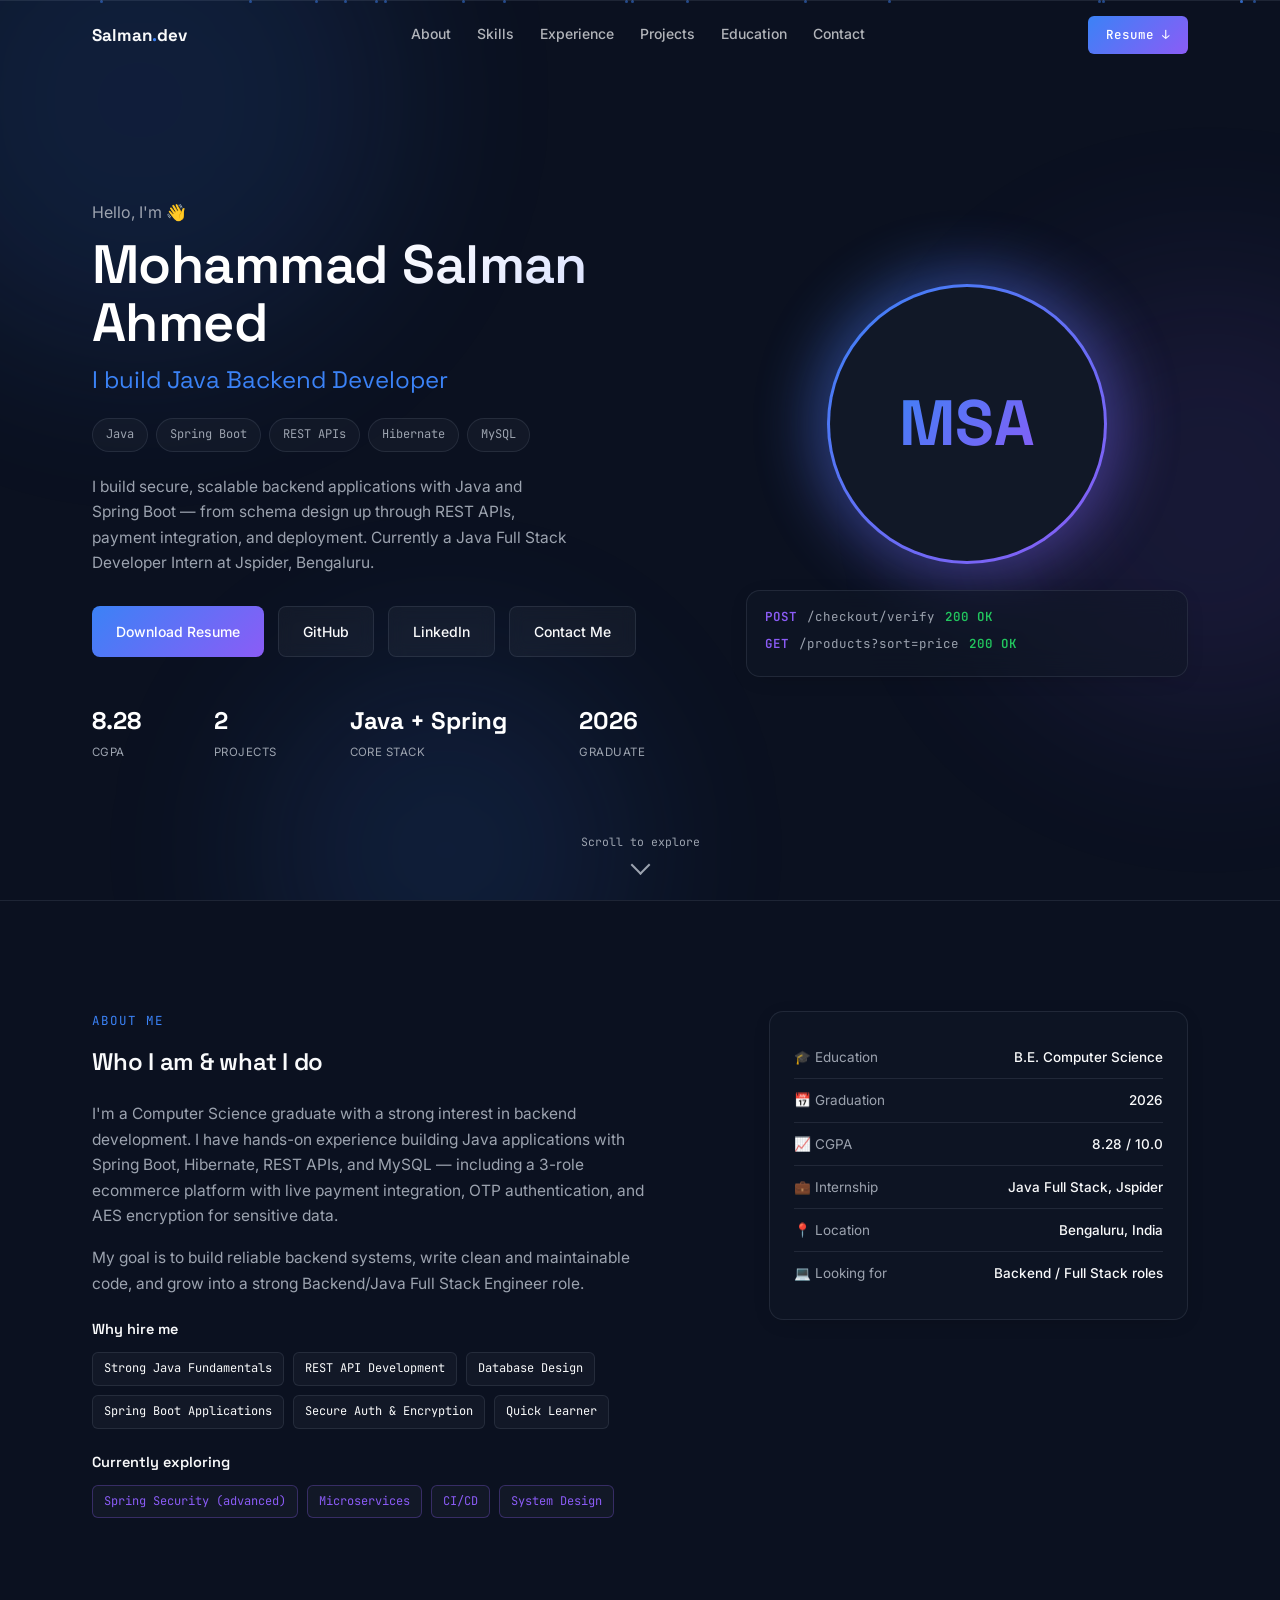
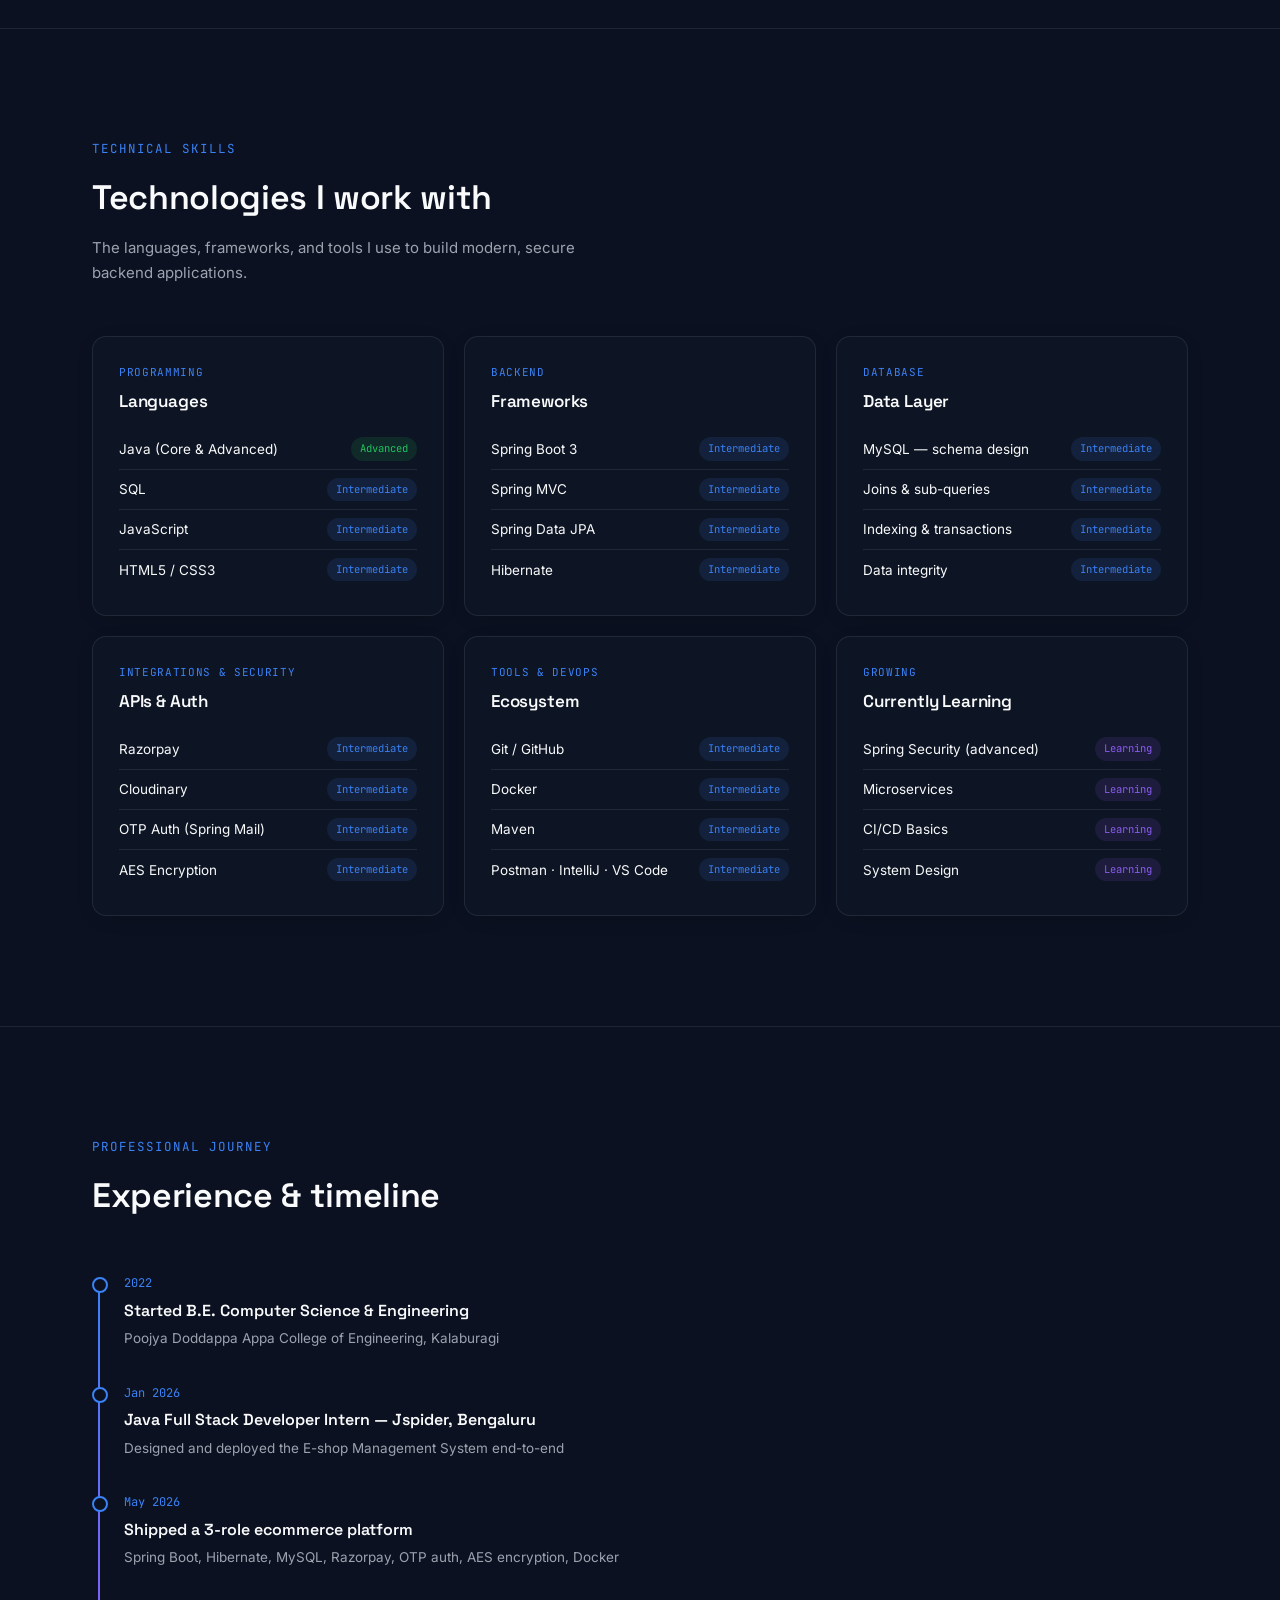
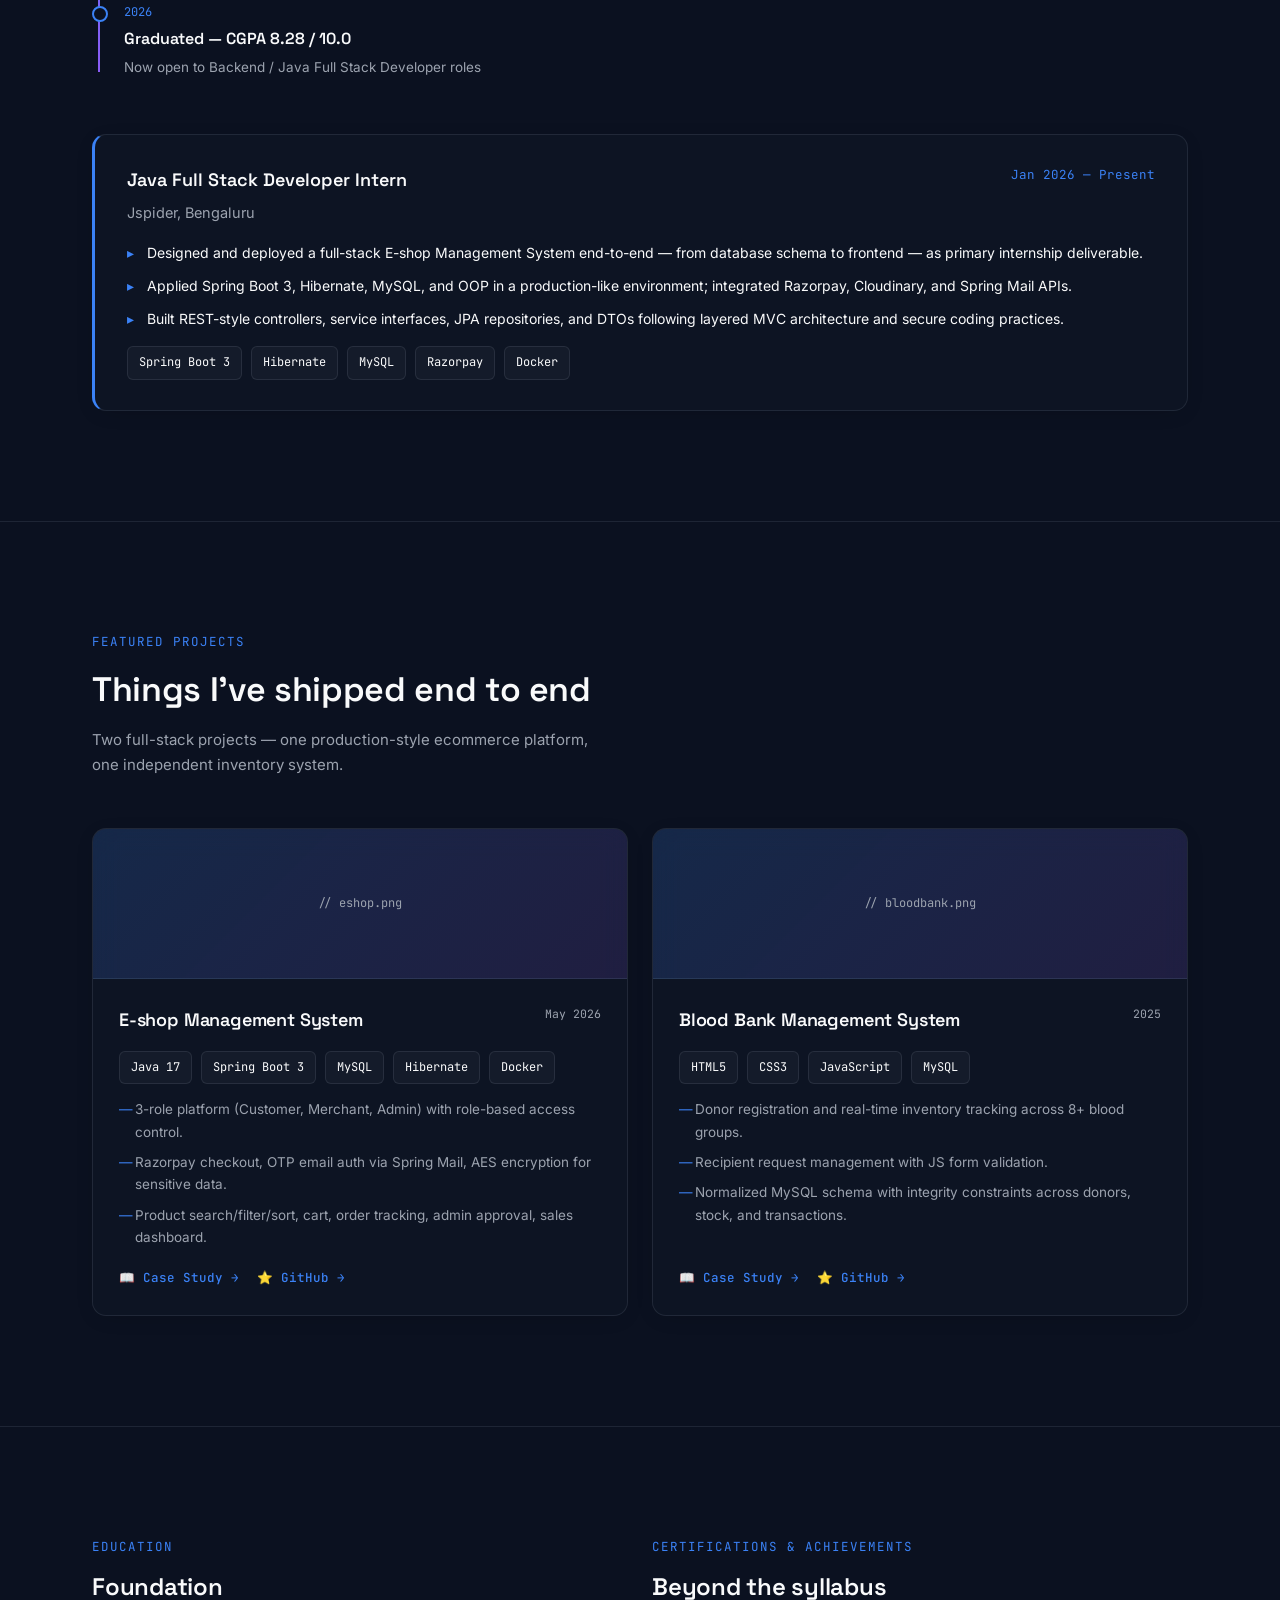
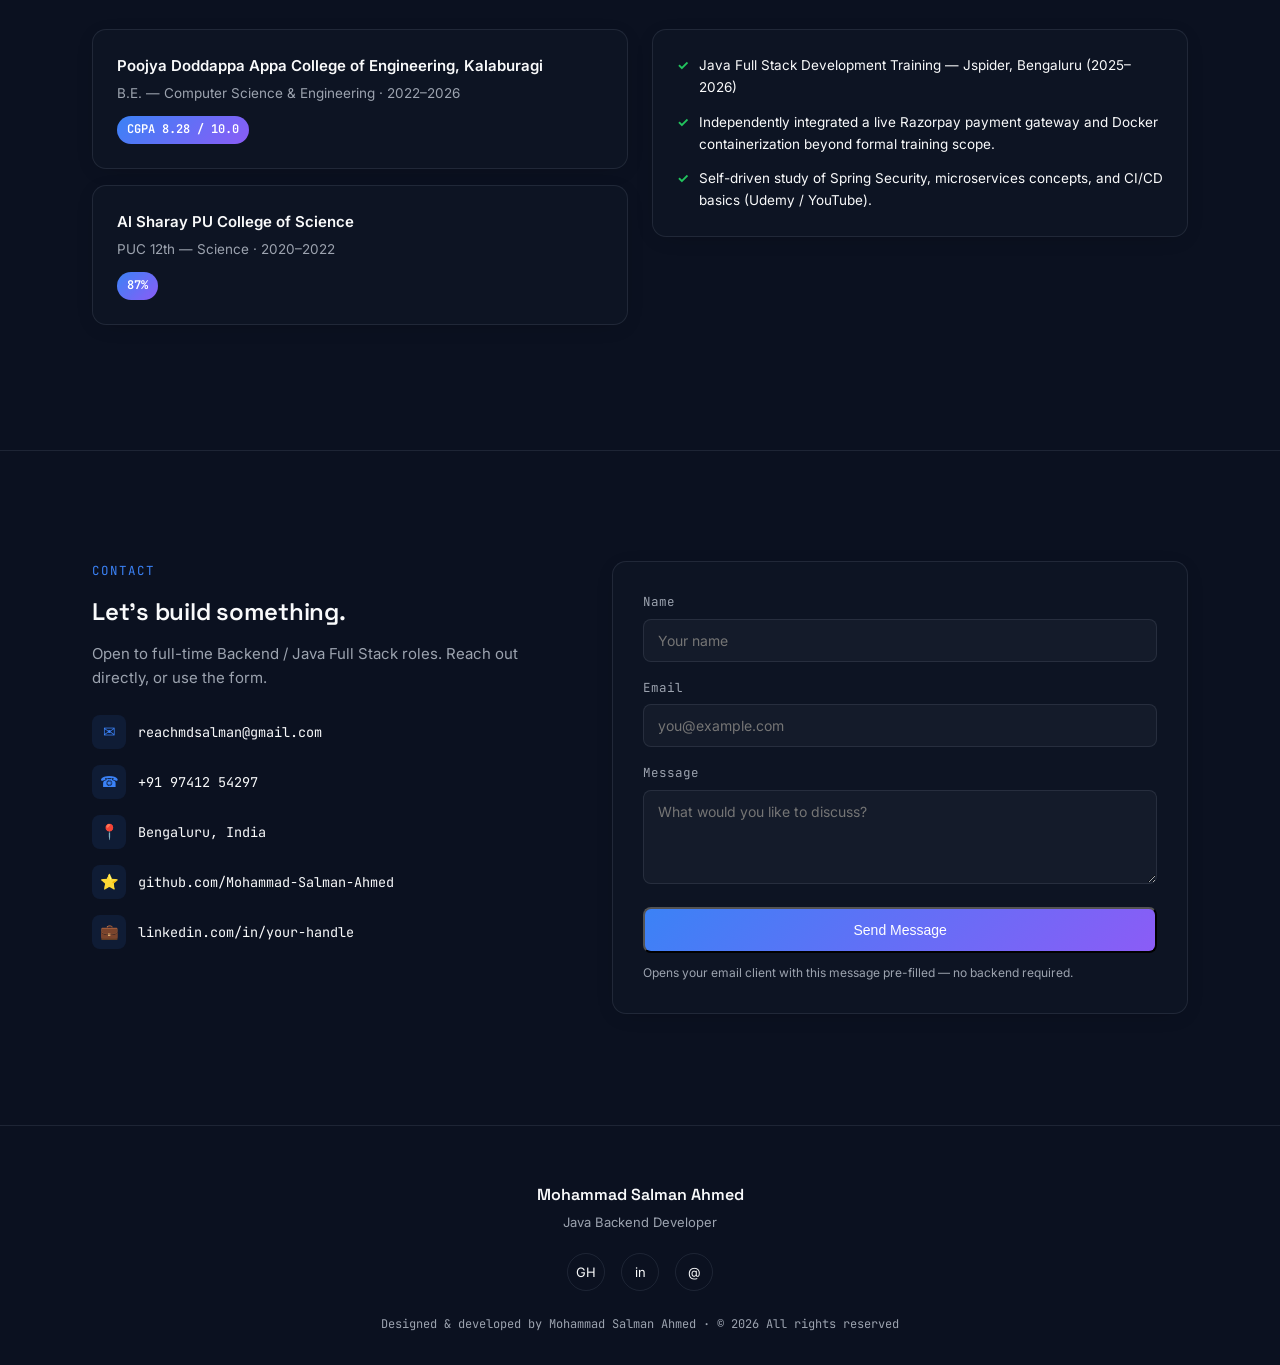
==== index.html @ 871af3c4 "Add files via upload" ====
<!DOCTYPE html>
<html lang="en">
<head>
<meta charset="UTF-8">
<meta name="viewport" content="width=device-width, initial-scale=1.0">
<title>Mohammad Salman Ahmed | Java Backend Developer</title>
<meta name="description" content="Portfolio of Mohammad Salman Ahmed — Java Backend Developer specializing in Spring Boot, Hibernate, REST APIs and MySQL.">
<meta property="og:title" content="Mohammad Salman Ahmed | Java Backend Developer">
<meta property="og:description" content="Java Backend Developer specializing in Spring Boot, Hibernate, REST APIs and MySQL.">
<meta property="og:type" content="website">
<link rel="icon" href="data:image/svg+xml,%3Csvg xmlns='http://www.w3.org/2000/svg' viewBox='0 0 100 100'%3E%3Cdefs%3E%3ClinearGradient id='g' x1='0' y1='0' x2='1' y2='1'%3E%3Cstop offset='0' stop-color='%233B82F6'/%3E%3Cstop offset='1' stop-color='%238B5CF6'/%3E%3C/linearGradient%3E%3C/defs%3E%3Crect width='100' height='100' rx='22' fill='%230B1120'/%3E%3Ctext x='50' y='66' font-family='Arial' font-weight='700' font-size='46' fill='url(%23g)' text-anchor='middle'%3EM%3C/text%3E%3C/svg%3E">
<link rel="preconnect" href="https://fonts.googleapis.com">
<link rel="preconnect" href="https://fonts.gstatic.com" crossorigin>
<link href="https://fonts.googleapis.com/css2?family=Inter:wght@300;400;500;600;700&family=Space+Grotesk:wght@500;600;700&family=JetBrains+Mono:wght@400;500&display=swap" rel="stylesheet">
<link rel="stylesheet" href="style.css">
</head>
<body>

<div id="loader">
  <div class="loader-mark"><span class="loader-dot"></span> Loading portfolio…</div>
  <div class="loader-bar"><div class="loader-bar-fill"></div></div>
</div>

<div class="bg-glow"><span class="b1"></span><span class="b2"></span><span class="b3"></span></div>
<div class="scroll-progress"><div class="scroll-progress-bar" id="progressBar"></div></div>

<header>
  <nav class="wrap">
    <div class="brand">Salman<span class="dot">.</span>dev</div>
    <div class="nav-links">
      <a href="#about">About</a>
      <a href="#skills">Skills</a>
      <a href="#experience">Experience</a>
      <a href="#projects">Projects</a>
      <a href="#education">Education</a>
      <a href="#contact">Contact</a>
    </div>
    <a class="nav-cta" href="assets/resume/Salman_Resume.pdf" download>Resume ↓</a>
    <button class="nav-toggle" aria-label="Menu"><span></span><span></span><span></span></button>
  </nav>
</header>

<section class="hero" id="hero">
  <div class="wrap hero-grid">
    <div>
      <div class="greeting">Hello, I'm 👋</div>
      <h1>Mohammad Salman Ahmed</h1>
      <div class="hero-title">I build <span id="typewriter"></span><span class="cursor"></span></div>
      <div class="pill-row">
        <span class="pill">Java</span><span class="pill">Spring Boot</span><span class="pill">REST APIs</span><span class="pill">Hibernate</span><span class="pill">MySQL</span>
      </div>
      <p class="sub">I build secure, scalable backend applications with Java and Spring Boot — from schema design up through REST APIs, payment integration, and deployment. Currently a Java Full Stack Developer Intern at Jspider, Bengaluru.</p>
      <div class="btn-row">
        <a class="btn btn-primary" href="assets/resume/Salman_Resume.pdf" download>Download Resume</a>
        <a class="btn btn-glass" href="https://github.com/Mohammad-Salman-Ahmed" target="_blank" rel="noopener">GitHub</a>
        <a class="btn btn-glass" href="#" id="linkedin-hero" target="_blank" rel="noopener">LinkedIn</a>
        <a class="btn btn-glass" href="#contact">Contact Me</a>
      </div>
      <div class="hero-stats reveal" id="heroStats">
        <div class="hero-stat"><div class="num" data-counter>8.28</div><div class="label">CGPA</div></div>
        <div class="hero-stat"><div class="num" data-counter>2</div><div class="label">Projects</div></div>
        <div class="hero-stat"><div class="num">Java + Spring</div><div class="label">Core Stack</div></div>
        <div class="hero-stat"><div class="num" data-counter>2026</div><div class="label">Graduate</div></div>
      </div>
    </div>

    <div>
      <div class="photo-frame">
        <div class="photo-inner">
          <!-- Replace this initials placeholder with a real photo: <img src="assets/images/profile.jpg" alt="Mohammad Salman Ahmed"> -->
          <span class="photo-initials">MSA</span>
        </div>
      </div>
      <div class="glass api-card mono">
        <div class="api-line"><span class="api-method">POST</span><span class="api-path">/checkout/verify</span><span class="api-status">200 OK</span></div>
        <div class="api-line"><span class="api-method">GET</span><span class="api-path">/products?sort=price</span><span class="api-status">200 OK</span></div>
      </div>
    </div>
  </div>

  <div class="scroll-cue"><span>Scroll to explore</span><span class="arrow"></span></div>
</section>

<section id="about">
  <div class="wrap about-grid">
    <div class="reveal">
      <span class="eyebrow">About Me</span>
      <h2>Who I am &amp; what I do</h2>
      <p style="margin-top:20px;">I'm a Computer Science graduate with a strong interest in backend development. I have hands-on experience building Java applications with Spring Boot, Hibernate, REST APIs, and MySQL — including a 3-role ecommerce platform with live payment integration, OTP authentication, and AES encryption for sensitive data.</p>
      <p>My goal is to build reliable backend systems, write clean and maintainable code, and grow into a strong Backend/Java Full Stack Engineer role.</p>

      <div class="subhead">Why hire me</div>
      <div class="chip-row">
        <span class="chip">Strong Java Fundamentals</span><span class="chip">REST API Development</span><span class="chip">Database Design</span><span class="chip">Spring Boot Applications</span><span class="chip">Secure Auth &amp; Encryption</span><span class="chip">Quick Learner</span>
      </div>

      <div class="subhead">Currently exploring</div>
      <div class="chip-row">
        <span class="chip learning">Spring Security (advanced)</span><span class="chip learning">Microservices</span><span class="chip learning">CI/CD</span><span class="chip learning">System Design</span>
      </div>
    </div>

    <div class="reveal">
      <div class="glass fact-card tilt-card">
        <div class="fact-row"><span class="k">🎓 Education</span><span class="v">B.E. Computer Science</span></div>
        <div class="fact-row"><span class="k">📅 Graduation</span><span class="v">2026</span></div>
        <div class="fact-row"><span class="k">📈 CGPA</span><span class="v">8.28 / 10.0</span></div>
        <div class="fact-row"><span class="k">💼 Internship</span><span class="v">Java Full Stack, Jspider</span></div>
        <div class="fact-row"><span class="k">📍 Location</span><span class="v">Bengaluru, India</span></div>
        <div class="fact-row"><span class="k">💻 Looking for</span><span class="v">Backend / Full Stack roles</span></div>
      </div>
    </div>
  </div>
</section>

<section id="skills">
  <div class="wrap">
    <div class="section-head reveal">
      <span class="eyebrow">Technical Skills</span>
      <h2>Technologies I work with</h2>
      <p class="section-sub">The languages, frameworks, and tools I use to build modern, secure backend applications.</p>
    </div>

    <div class="skills-grid">
      <div class="glass skill-card reveal">
        <span class="cat-label">Programming</span>
        <h3>Languages</h3>
        <div class="skill-item"><span>Java (Core &amp; Advanced)</span><span class="level advanced">Advanced</span></div>
        <div class="skill-item"><span>SQL</span><span class="level intermediate">Intermediate</span></div>
        <div class="skill-item"><span>JavaScript</span><span class="level intermediate">Intermediate</span></div>
        <div class="skill-item"><span>HTML5 / CSS3</span><span class="level intermediate">Intermediate</span></div>
      </div>

      <div class="glass skill-card reveal">
        <span class="cat-label">Backend</span>
        <h3>Frameworks</h3>
        <div class="skill-item"><span>Spring Boot 3</span><span class="level intermediate">Intermediate</span></div>
        <div class="skill-item"><span>Spring MVC</span><span class="level intermediate">Intermediate</span></div>
        <div class="skill-item"><span>Spring Data JPA</span><span class="level intermediate">Intermediate</span></div>
        <div class="skill-item"><span>Hibernate</span><span class="level intermediate">Intermediate</span></div>
      </div>

      <div class="glass skill-card reveal">
        <span class="cat-label">Database</span>
        <h3>Data Layer</h3>
        <div class="skill-item"><span>MySQL — schema design</span><span class="level intermediate">Intermediate</span></div>
        <div class="skill-item"><span>Joins &amp; sub-queries</span><span class="level intermediate">Intermediate</span></div>
        <div class="skill-item"><span>Indexing &amp; transactions</span><span class="level intermediate">Intermediate</span></div>
        <div class="skill-item"><span>Data integrity</span><span class="level intermediate">Intermediate</span></div>
      </div>

      <div class="glass skill-card reveal">
        <span class="cat-label">Integrations &amp; Security</span>
        <h3>APIs &amp; Auth</h3>
        <div class="skill-item"><span>Razorpay</span><span class="level intermediate">Intermediate</span></div>
        <div class="skill-item"><span>Cloudinary</span><span class="level intermediate">Intermediate</span></div>
        <div class="skill-item"><span>OTP Auth (Spring Mail)</span><span class="level intermediate">Intermediate</span></div>
        <div class="skill-item"><span>AES Encryption</span><span class="level intermediate">Intermediate</span></div>
      </div>

      <div class="glass skill-card reveal">
        <span class="cat-label">Tools &amp; DevOps</span>
        <h3>Ecosystem</h3>
        <div class="skill-item"><span>Git / GitHub</span><span class="level intermediate">Intermediate</span></div>
        <div class="skill-item"><span>Docker</span><span class="level intermediate">Intermediate</span></div>
        <div class="skill-item"><span>Maven</span><span class="level intermediate">Intermediate</span></div>
        <div class="skill-item"><span>Postman · IntelliJ · VS Code</span><span class="level intermediate">Intermediate</span></div>
      </div>

      <div class="glass skill-card reveal">
        <span class="cat-label">Growing</span>
        <h3>Currently Learning</h3>
        <div class="skill-item"><span>Spring Security (advanced)</span><span class="level learning">Learning</span></div>
        <div class="skill-item"><span>Microservices</span><span class="level learning">Learning</span></div>
        <div class="skill-item"><span>CI/CD Basics</span><span class="level learning">Learning</span></div>
        <div class="skill-item"><span>System Design</span><span class="level learning">Learning</span></div>
      </div>
    </div>
  </div>
</section>

<section id="experience">
  <div class="wrap">
    <div class="section-head reveal">
      <span class="eyebrow">Professional Journey</span>
      <h2>Experience &amp; timeline</h2>
    </div>

    <div class="timeline reveal">
      <div class="tl-item">
        <div class="tl-year">2022</div>
        <div class="tl-title">Started B.E. Computer Science &amp; Engineering</div>
        <div class="tl-desc">Poojya Doddappa Appa College of Engineering, Kalaburagi</div>
      </div>
      <div class="tl-item">
        <div class="tl-year">Jan 2026</div>
        <div class="tl-title">Java Full Stack Developer Intern — Jspider, Bengaluru</div>
        <div class="tl-desc">Designed and deployed the E-shop Management System end-to-end</div>
      </div>
      <div class="tl-item">
        <div class="tl-year">May 2026</div>
        <div class="tl-title">Shipped a 3-role ecommerce platform</div>
        <div class="tl-desc">Spring Boot, Hibernate, MySQL, Razorpay, OTP auth, AES encryption, Docker</div>
      </div>
      <div class="tl-item">
        <div class="tl-year">2026</div>
        <div class="tl-title">Graduated — CGPA 8.28 / 10.0</div>
        <div class="tl-desc">Now open to Backend / Java Full Stack Developer roles</div>
      </div>
    </div>

    <div class="glass exp-block reveal">
      <div class="exp-top">
        <span class="exp-role">Java Full Stack Developer Intern</span>
        <span class="exp-date">Jan 2026 — Present</span>
      </div>
      <div class="exp-company">Jspider, Bengaluru</div>
      <ul>
        <li>Designed and deployed a full-stack E-shop Management System end-to-end — from database schema to frontend — as primary internship deliverable.</li>
        <li>Applied Spring Boot 3, Hibernate, MySQL, and OOP in a production-like environment; integrated Razorpay, Cloudinary, and Spring Mail APIs.</li>
        <li>Built REST-style controllers, service interfaces, JPA repositories, and DTOs following layered MVC architecture and secure coding practices.</li>
      </ul>
      <div class="chip-row">
        <span class="chip">Spring Boot 3</span><span class="chip">Hibernate</span><span class="chip">MySQL</span><span class="chip">Razorpay</span><span class="chip">Docker</span>
      </div>
    </div>
  </div>
</section>

<section id="projects">
  <div class="wrap">
    <div class="section-head reveal">
      <span class="eyebrow">Featured Projects</span>
      <h2>Things I've shipped end to end</h2>
      <p class="section-sub">Two full-stack projects — one production-style ecommerce platform, one independent inventory system.</p>
    </div>

    <div class="proj-grid">
      <div class="glass proj-card reveal">
        <div class="proj-shot">// eshop.png</div>
        <div class="proj-body">
          <div class="proj-head">
            <h3>E-shop Management System</h3>
            <span class="proj-date">May 2026</span>
          </div>
          <div class="chip-row">
            <span class="chip">Java 17</span><span class="chip">Spring Boot 3</span><span class="chip">MySQL</span><span class="chip">Hibernate</span><span class="chip">Docker</span>
          </div>
          <ul>
            <li>3-role platform (Customer, Merchant, Admin) with role-based access control.</li>
            <li>Razorpay checkout, OTP email auth via Spring Mail, AES encryption for sensitive data.</li>
            <li>Product search/filter/sort, cart, order tracking, admin approval, sales dashboard.</li>
          </ul>
          <div class="proj-link-row">
            <a class="proj-link" href="projects/eshop.html">📖 Case Study →</a>
            <a class="proj-link" href="https://github.com/Mohammad-Salman-Ahmed" target="_blank" rel="noopener">⭐ GitHub →</a>
          </div>
        </div>
      </div>

      <div class="glass proj-card reveal">
        <div class="proj-shot">// bloodbank.png</div>
        <div class="proj-body">
          <div class="proj-head">
            <h3>Blood Bank Management System</h3>
            <span class="proj-date">2025</span>
          </div>
          <div class="chip-row">
            <span class="chip">HTML5</span><span class="chip">CSS3</span><span class="chip">JavaScript</span><span class="chip">MySQL</span>
          </div>
          <ul>
            <li>Donor registration and real-time inventory tracking across 8+ blood groups.</li>
            <li>Recipient request management with JS form validation.</li>
            <li>Normalized MySQL schema with integrity constraints across donors, stock, and transactions.</li>
          </ul>
          <div class="proj-link-row">
            <a class="proj-link" href="projects/bloodbank.html">📖 Case Study →</a>
            <a class="proj-link" href="https://github.com/Mohammad-Salman-Ahmed" target="_blank" rel="noopener">⭐ GitHub →</a>
          </div>
        </div>
      </div>
    </div>
  </div>
</section>

<section id="education">
  <div class="wrap edu-cert-grid">
    <div class="reveal">
      <span class="eyebrow">Education</span>
      <h2 style="margin-bottom:22px;">Foundation</h2>
      <div class="glass edu-item tilt-card">
        <div class="school">Poojya Doddappa Appa College of Engineering, Kalaburagi</div>
        <div class="degree">B.E. — Computer Science &amp; Engineering · 2022–2026</div>
        <span class="badge">CGPA 8.28 / 10.0</span>
      </div>
      <div class="glass edu-item tilt-card">
        <div class="school">Al Sharay PU College of Science</div>
        <div class="degree">PUC 12th — Science · 2020–2022</div>
        <span class="badge">87%</span>
      </div>
    </div>
    <div class="reveal">
      <span class="eyebrow">Certifications &amp; Achievements</span>
      <h2 style="margin-bottom:22px;">Beyond the syllabus</h2>
      <ul class="glass cert-list tilt-card">
        <li>Java Full Stack Development Training — Jspider, Bengaluru (2025–2026)</li>
        <li>Independently integrated a live Razorpay payment gateway and Docker containerization beyond formal training scope.</li>
        <li>Self-driven study of Spring Security, microservices concepts, and CI/CD basics (Udemy / YouTube).</li>
      </ul>
    </div>
  </div>
</section>

<section id="contact">
  <div class="wrap contact-grid">
    <div class="reveal">
      <span class="eyebrow">Contact</span>
      <h2>Let's build something.</h2>
      <p class="section-sub">Open to full-time Backend / Java Full Stack roles. Reach out directly, or use the form.</p>
      <div class="contact-list">
        <a class="contact-row" href="mailto:reachmdsalman@gmail.com"><span class="ico">✉</span> reachmdsalman@gmail.com</a>
        <a class="contact-row" href="tel:+919741254297"><span class="ico">☎</span> +91 97412 54297</a>
        <div class="contact-row"><span class="ico">📍</span> Bengaluru, India</div>
        <a class="contact-row" href="https://github.com/Mohammad-Salman-Ahmed" target="_blank" rel="noopener"><span class="ico">⭐</span> github.com/Mohammad-Salman-Ahmed</a>
        <a class="contact-row" href="#" id="linkedin-contact" target="_blank" rel="noopener"><span class="ico">💼</span> linkedin.com/in/your-handle</a>
      </div>
    </div>

    <div class="reveal">
      <form class="glass form-card tilt-card" id="contactForm">
        <div class="form-row">
          <label for="cf-name">Name</label>
          <input type="text" id="cf-name" required placeholder="Your name">
        </div>
        <div class="form-row">
          <label for="cf-email">Email</label>
          <input type="email" id="cf-email" required placeholder="you@example.com">
        </div>
        <div class="form-row">
          <label for="cf-message">Message</label>
          <textarea id="cf-message" rows="4" required placeholder="What would you like to discuss?"></textarea>
        </div>
        <button type="submit" class="btn btn-primary" style="width:100%; justify-content:center;">Send Message</button>
        <p class="form-note">Opens your email client with this message pre-filled — no backend required.</p>
      </form>
    </div>
  </div>
</section>

<footer>
  <div class="wrap">
    <div class="foot-name">Mohammad Salman Ahmed</div>
    <div class="foot-role">Java Backend Developer</div>
    <div class="foot-social">
      <a href="https://github.com/Mohammad-Salman-Ahmed" target="_blank" rel="noopener" aria-label="GitHub">GH</a>
      <a href="#" id="linkedin-foot" target="_blank" rel="noopener" aria-label="LinkedIn">in</a>
      <a href="mailto:reachmdsalman@gmail.com" aria-label="Email">@</a>
    </div>
    <div class="foot-copy">Designed &amp; developed by Mohammad Salman Ahmed · © 2026 All rights reserved</div>
  </div>
</footer>

<script src="script.js"></script>
</body>
</html>
---- style.css ----
:root{
  --bg:#0B1120;
  --bg-alt:#0E1526;
  --card:#111827;
  --card-2:#151E30;
  --border:rgba(148,163,184,0.14);
  --accent:#3B82F6;
  --accent2:#8B5CF6;
  --text:#F9FAFB;
  --muted:#9CA3AF;
  --success:#22C55E;
  --glow-blue:rgba(59,130,246,0.35);
  --glow-purple:rgba(139,92,246,0.30);
}
*{ box-sizing:border-box; margin:0; padding:0; }
html{ scroll-behavior:smooth; }
body{
  background:var(--bg);
  color:var(--text);
  font-family:'Inter', sans-serif;
  line-height:1.65;
  -webkit-font-smoothing:antialiased;
  overflow-x:hidden;
}
@media (prefers-reduced-motion: reduce){
  html{ scroll-behavior:auto; }
  *{ animation:none !important; transition:none !important; }
}
h1,h2,h3,h4{ font-family:'Space Grotesk', sans-serif; font-weight:600; letter-spacing:-0.01em; }
.mono{ font-family:'JetBrains Mono', monospace; }
.wrap{ max-width:1160px; margin:0 auto; padding:0 32px; position:relative; }
a{ color:inherit; text-decoration:none; }
ul{ list-style:none; }
img{ max-width:100%; display:block; }

::-webkit-scrollbar{ width:10px; }
::-webkit-scrollbar-track{ background:var(--bg); }
::-webkit-scrollbar-thumb{ background:var(--border); border-radius:6px; }
::-webkit-scrollbar-thumb:hover{ background:var(--accent); }

/* ===== LOADING SCREEN ===== */
#loader{
  position:fixed; inset:0; z-index:999; background:var(--bg);
  display:flex; flex-direction:column; align-items:center; justify-content:center; gap:18px;
  transition:opacity .5s ease, visibility .5s ease;
}
#loader.hidden{ opacity:0; visibility:hidden; }
.loader-mark{
  font-family:'JetBrains Mono', monospace; font-size:13px; color:var(--muted);
  display:flex; align-items:center; gap:10px;
}
.loader-dot{ width:8px; height:8px; border-radius:50%; background:var(--accent); animation:pulse 1s ease-in-out infinite; }
@keyframes pulse{ 0%,100%{ opacity:.3; transform:scale(.8); } 50%{ opacity:1; transform:scale(1.15); } }
.loader-bar{ width:200px; height:2px; background:var(--border); border-radius:2px; overflow:hidden; }
.loader-bar-fill{ height:100%; width:0%; background:linear-gradient(90deg, var(--accent), var(--accent2)); animation:loadFill 1.1s ease forwards; }
@keyframes loadFill{ to{ width:100%; } }

/* ===== BACKGROUND AMBIENCE ===== */
.bg-glow{ position:fixed; inset:0; z-index:0; pointer-events:none; overflow:hidden; }
.bg-glow span{
  position:absolute; border-radius:50%; filter:blur(90px); opacity:0.35;
}
.bg-glow .b1{ width:520px; height:520px; background:var(--glow-blue); top:-160px; left:-120px; animation:drift1 26s ease-in-out infinite alternate; }
.bg-glow .b2{ width:460px; height:460px; background:var(--glow-purple); top:30%; right:-160px; animation:drift2 30s ease-in-out infinite alternate; }
.bg-glow .b3{ width:380px; height:380px; background:var(--glow-blue); bottom:-140px; left:20%; animation:drift1 22s ease-in-out infinite alternate-reverse; }
@keyframes drift1{ to{ transform:translate(40px,30px); } }
@keyframes drift2{ to{ transform:translate(-50px,40px); } }
.particle{ position:absolute; width:3px; height:3px; background:var(--accent); border-radius:50%; opacity:.5; animation:floatUp linear infinite; }
@keyframes floatUp{ from{ transform:translateY(0); opacity:0; } 10%{ opacity:.6; } 90%{ opacity:.4; } to{ transform:translateY(-100vh); opacity:0; } }

/* ===== SCROLL PROGRESS ===== */
.scroll-progress{ position:fixed; top:0; left:0; right:0; height:3px; z-index:200; }
.scroll-progress-bar{ height:100%; width:0%; background:linear-gradient(90deg, var(--accent), var(--accent2)); transition:width .1s linear; }

/* ===== NAV ===== */
header{
  position:fixed; top:0; left:0; right:0; z-index:100;
  background:transparent; border-bottom:1px solid transparent;
  transition:background .3s ease, border-color .3s ease, padding .3s ease;
}
header.scrolled{
  background:rgba(11,17,32,0.75); backdrop-filter:blur(14px); -webkit-backdrop-filter:blur(14px);
  border-bottom:1px solid var(--border);
}
nav.wrap{ display:flex; align-items:center; justify-content:space-between; height:70px; transition:height .25s ease; }
header.scrolled nav.wrap{ height:62px; }
.brand{ font-family:'Space Grotesk', sans-serif; font-weight:700; font-size:17px; z-index:5; }
.brand .dot{ color:var(--accent); }
.nav-links{ display:flex; gap:26px; font-size:14px; font-weight:500; }
.nav-links a{ opacity:0.7; transition:opacity .15s, color .15s; position:relative; padding-bottom:3px; }
.nav-links a::after{ content:""; position:absolute; left:0; bottom:0; width:0; height:1.5px; background:linear-gradient(90deg,var(--accent),var(--accent2)); transition:width .25s ease; }
.nav-links a:hover{ opacity:1; }
.nav-links a.active{ opacity:1; color:#fff; }
.nav-links a.active::after{ width:100%; }
.nav-cta{
  font-family:'JetBrains Mono', monospace; font-size:12.5px; font-weight:500;
  background:linear-gradient(135deg, var(--accent), var(--accent2)); color:#fff; padding:9px 18px; border-radius:6px;
  transition:transform .15s ease, box-shadow .15s ease;
}
.nav-cta:hover{ transform:translateY(-2px); box-shadow:0 10px 26px -6px var(--glow-blue); }
.nav-toggle{ display:none; background:none; border:none; cursor:pointer; z-index:5; padding:6px; }
.nav-toggle span{ display:block; width:22px; height:2px; background:var(--text); margin:5px 0; transition:transform .25s ease, opacity .2s ease; }
.nav-toggle.active span:nth-child(1){ transform:translateY(7px) rotate(45deg); }
.nav-toggle.active span:nth-child(2){ opacity:0; }
.nav-toggle.active span:nth-child(3){ transform:translateY(-7px) rotate(-45deg); }

/* ===== BUTTONS ===== */
.btn-row{ display:flex; gap:14px; flex-wrap:wrap; }
.btn{
  padding:13px 24px; border-radius:8px; font-size:14px; font-weight:500;
  display:inline-flex; align-items:center; gap:8px; transition:transform .18s ease, box-shadow .18s ease, background .18s ease, border-color .18s ease;
  position:relative;
}
.btn-primary{ background:linear-gradient(135deg, var(--accent), var(--accent2)); color:#fff; }
.btn-primary:hover{ transform:translateY(-2px); box-shadow:0 14px 30px -10px var(--glow-blue); }
.btn-glass{ background:rgba(255,255,255,0.04); border:1px solid var(--border); color:var(--text); backdrop-filter:blur(8px); }
.btn-glass:hover{ border-color:var(--accent); transform:translateY(-2px); background:rgba(59,130,246,0.08); }

/* ===== GLASS CARD BASE ===== */
.glass{
  background:rgba(17,24,39,0.55);
  border:1px solid var(--border);
  border-radius:14px;
  backdrop-filter:blur(14px); -webkit-backdrop-filter:blur(14px);
  box-shadow:0 4px 24px -12px rgba(0,0,0,0.4);
}
.tilt-card{ position:relative; overflow:hidden; will-change:transform; transition:transform .25s cubic-bezier(.2,.8,.2,1), box-shadow .25s ease, border-color .2s ease; }
.tilt-card::before{
  content:""; position:absolute; inset:0; z-index:0; opacity:0; pointer-events:none;
  background:radial-gradient(240px circle at var(--mx,50%) var(--my,50%), rgba(59,130,246,0.14), transparent 60%);
  transition:opacity .3s ease;
}
.tilt-card:hover::before{ opacity:1; }
.tilt-card:hover{ box-shadow:0 24px 50px -20px rgba(59,130,246,0.25); border-color:rgba(59,130,246,0.35); }
.tilt-card > *{ position:relative; z-index:1; }

/* ===== SECTIONS ===== */
section{ padding:110px 0; border-top:1px solid var(--border); position:relative; z-index:1; }
.section-head{ margin-bottom:50px; text-align:left; }
.eyebrow{
  font-family:'JetBrains Mono', monospace; font-size:12.5px; color:var(--accent);
  letter-spacing:0.08em; text-transform:uppercase; margin-bottom:10px; display:block;
}
.section-head h2{ font-size:clamp(26px, 3.4vw, 34px); }
.section-sub{ color:var(--muted); font-size:15px; margin-top:10px; max-width:520px; }

/* ===== HERO ===== */
.hero{ min-height:100vh; display:flex; align-items:center; padding:140px 0 80px; position:relative; }
.hero-grid{ display:grid; grid-template-columns:1.15fr 0.85fr; gap:56px; align-items:center; }
.greeting{ font-size:16px; color:var(--muted); margin-bottom:10px; }
.hero h1{ font-size:clamp(34px, 5.2vw, 54px); line-height:1.08; margin-bottom:8px; background:linear-gradient(135deg,#fff 40%, #C7D2FE 100%); -webkit-background-clip:text; background-clip:text; color:transparent; }
.hero-title{ font-size:clamp(19px, 2.4vw, 24px); font-family:'Space Grotesk', sans-serif; color:var(--accent); margin-bottom:18px; min-height:32px; }
.hero-title .cursor{ display:inline-block; width:2px; background:var(--accent); margin-left:2px; animation:blink 0.9s step-end infinite; }
@keyframes blink{ 50%{ opacity:0; } }
.pill-row{ display:flex; flex-wrap:wrap; gap:8px; margin-bottom:22px; }
.pill{ font-family:'JetBrains Mono', monospace; font-size:12px; border:1px solid var(--border); background:rgba(255,255,255,0.03); border-radius:20px; padding:6px 13px; color:var(--muted); transition:all .2s ease; }
.pill:hover{ border-color:var(--accent); color:#fff; transform:translateY(-2px); }
.hero p.sub{ font-size:15.5px; color:var(--muted); max-width:480px; margin-bottom:30px; }
.hero-stats{ display:grid; grid-template-columns:repeat(4,auto); gap:28px; margin-top:44px; }
.hero-stat .num{ font-family:'Space Grotesk', sans-serif; font-size:24px; font-weight:700; color:#fff; }
.hero-stat .label{ font-size:11.5px; color:var(--muted); text-transform:uppercase; letter-spacing:.04em; margin-top:2px; }
.scroll-cue{ position:absolute; bottom:28px; left:50%; transform:translateX(-50%); text-align:center; font-family:'JetBrains Mono', monospace; font-size:11.5px; color:var(--muted); }
.scroll-cue .arrow{ display:block; margin:6px auto 0; width:14px; height:14px; border-right:2px solid var(--muted); border-bottom:2px solid var(--muted); transform:rotate(45deg); animation:bob 1.6s ease-in-out infinite; }
@keyframes bob{ 0%,100%{ transform:rotate(45deg) translate(0,0); } 50%{ transform:rotate(45deg) translate(4px,4px); } }

/* photo frame */
.photo-frame{
  width:280px; height:280px; border-radius:50%; margin:0 auto; position:relative;
  background:linear-gradient(135deg, var(--accent), var(--accent2)); padding:3px;
  animation:float 5s ease-in-out infinite;
}
@keyframes float{ 0%,100%{ transform:translateY(0); } 50%{ transform:translateY(-14px); } }
.photo-frame::after{ content:""; position:absolute; inset:-14px; border-radius:50%; background:inherit; filter:blur(30px); opacity:.45; z-index:-1; }
.photo-inner{
  width:100%; height:100%; border-radius:50%; background:var(--card);
  display:flex; align-items:center; justify-content:center; overflow:hidden;
}
.photo-initials{ font-family:'Space Grotesk', sans-serif; font-size:64px; font-weight:700; background:linear-gradient(135deg,var(--accent),var(--accent2)); -webkit-background-clip:text; background-clip:text; color:transparent; }
.photo-inner img{ width:100%; height:100%; object-fit:cover; }

/* API call signature card */
.api-card{ margin-top:26px; padding:16px 18px; }
.api-line{ font-family:'JetBrains Mono', monospace; font-size:12.5px; display:flex; gap:10px; align-items:center; margin-bottom:6px; opacity:0; animation:apiIn .4s ease forwards; }
.api-line:nth-child(1){ animation-delay:.2s; }
.api-line:nth-child(2){ animation-delay:.9s; }
@keyframes apiIn{ to{ opacity:1; } }
.api-method{ color:var(--accent2); font-weight:600; }
.api-path{ color:var(--muted); }
.api-status{ color:var(--success); font-weight:600; }

/* ===== ABOUT ===== */
.about-grid{ display:grid; grid-template-columns:1.2fr 0.8fr; gap:48px; }
.about-grid p{ color:var(--muted); font-size:15.5px; margin-bottom:16px; max-width:560px; }
.chip-row{ display:flex; flex-wrap:wrap; gap:9px; margin-top:6px; }
.chip{ font-family:'JetBrains Mono', monospace; font-size:12px; background:rgba(255,255,255,0.03); border:1px solid var(--border); border-radius:6px; padding:6px 11px; color:var(--text); transition:border-color .15s ease, transform .15s ease; }
.chip:hover{ border-color:var(--accent); transform:translateY(-2px); }
.chip.learning{ color:var(--accent2); border-color:rgba(139,92,246,0.3); }
.subhead{ font-family:'Space Grotesk', sans-serif; font-size:14.5px; font-weight:600; margin:22px 0 10px; color:var(--text); }
.fact-card{ padding:24px; margin-bottom:16px; }
.fact-row{ display:flex; justify-content:space-between; padding:10px 0; border-bottom:1px solid var(--border); font-size:13.5px; }
.fact-row:last-child{ border-bottom:none; }
.fact-row .k{ color:var(--muted); }
.fact-row .v{ font-weight:500; }

/* ===== SKILLS ===== */
.skills-grid{ display:grid; grid-template-columns:repeat(3, 1fr); gap:20px; }
.skill-card{ padding:26px; }
.skill-card .cat-label{ font-family:'JetBrains Mono', monospace; font-size:11px; color:var(--accent); text-transform:uppercase; letter-spacing:.06em; margin-bottom:6px; display:block; }
.skill-card h3{ font-size:17px; margin-bottom:14px; }
.skill-item{ display:flex; justify-content:space-between; align-items:center; padding:8px 0; border-bottom:1px solid var(--border); font-size:13.5px; }
.skill-item:last-child{ border-bottom:none; }
.level{ font-family:'JetBrains Mono', monospace; font-size:10.5px; padding:3px 9px; border-radius:20px; }
.level.advanced{ background:rgba(34,197,94,0.12); color:var(--success); }
.level.intermediate{ background:rgba(59,130,246,0.12); color:var(--accent); }
.level.learning{ background:rgba(139,92,246,0.12); color:var(--accent2); }
.skill-card.wide{ grid-column:span 3; }
.skill-card.wide .chip-row{ margin-top:4px; }

/* ===== EXPERIENCE / TIMELINE ===== */
.timeline{ position:relative; padding-left:32px; margin-bottom:56px; }
.timeline::before{ content:""; position:absolute; left:6px; top:6px; bottom:6px; width:2px; background:linear-gradient(var(--accent), var(--accent2)); }
.tl-item{ position:relative; padding-bottom:34px; }
.tl-item:last-child{ padding-bottom:0; }
.tl-item::before{ content:""; position:absolute; left:-32px; top:3px; width:12px; height:12px; border-radius:50%; background:var(--bg); border:2px solid var(--accent); }
.tl-year{ font-family:'JetBrains Mono', monospace; font-size:12px; color:var(--accent); margin-bottom:4px; }
.tl-title{ font-family:'Space Grotesk', sans-serif; font-size:16px; font-weight:600; }
.tl-desc{ font-size:13.5px; color:var(--muted); margin-top:3px; }

.exp-block{ padding:30px 32px; border-left:3px solid var(--accent); }
.exp-top{ display:flex; justify-content:space-between; flex-wrap:wrap; gap:8px; margin-bottom:6px; }
.exp-role{ font-size:18px; font-weight:600; font-family:'Space Grotesk', sans-serif; }
.exp-date{ font-family:'JetBrains Mono', monospace; font-size:12.5px; color:var(--accent); }
.exp-company{ color:var(--muted); font-size:14.5px; margin-bottom:16px; }
.exp-block ul{ display:flex; flex-direction:column; gap:10px; margin-bottom:16px; }
.exp-block li{ font-size:14px; color:var(--text); padding-left:20px; position:relative; }
.exp-block li::before{ content:"▸"; position:absolute; left:0; color:var(--accent); }

/* ===== PROJECTS ===== */
.proj-grid{ display:grid; grid-template-columns:1fr 1fr; gap:24px; }
.proj-card{ padding:0; display:flex; flex-direction:column; overflow:hidden; }
.proj-shot{
  height:150px; background:linear-gradient(135deg, rgba(59,130,246,0.18), rgba(139,92,246,0.14));
  display:flex; align-items:center; justify-content:center; border-bottom:1px solid var(--border);
  font-family:'JetBrains Mono', monospace; font-size:12px; color:var(--muted);
}
.proj-body{ padding:26px; display:flex; flex-direction:column; flex-grow:1; }
.proj-head{ display:flex; justify-content:space-between; align-items:flex-start; margin-bottom:6px; }
.proj-card h3{ font-size:18px; }
.proj-date{ font-family:'JetBrains Mono', monospace; font-size:11.5px; color:var(--muted); white-space:nowrap; margin-left:10px; }
.proj-card .chip-row{ margin:10px 0 14px; }
.proj-card ul{ display:flex; flex-direction:column; gap:8px; margin-bottom:20px; flex-grow:1; }
.proj-card li{ font-size:13.5px; color:var(--muted); padding-left:16px; position:relative; }
.proj-card li::before{ content:"—"; position:absolute; left:0; color:var(--accent); }
.proj-link-row{ display:flex; gap:18px; flex-wrap:wrap; }
.proj-link{ font-family:'JetBrains Mono', monospace; font-size:12.5px; color:var(--accent); font-weight:500; display:inline-flex; align-items:center; gap:5px; transition:gap .15s ease, color .15s ease; }
.proj-link:hover{ gap:9px; color:var(--accent2); }

/* ===== EDUCATION / CERTS ===== */
.edu-cert-grid{ display:grid; grid-template-columns:1fr 1fr; gap:24px; }
.edu-item{ padding:24px; margin-bottom:16px; }
.edu-item .school{ font-weight:600; font-size:15px; }
.edu-item .degree{ color:var(--muted); font-size:13.5px; margin:3px 0 10px; }
.badge{ font-family:'JetBrains Mono', monospace; font-size:12px; background:linear-gradient(135deg,var(--accent),var(--accent2)); color:#fff; padding:4px 10px; border-radius:20px; font-weight:600; display:inline-block; }
.cert-list{ display:flex; flex-direction:column; gap:12px; padding:24px; }
.cert-list li{ font-size:13.5px; padding-left:22px; position:relative; color:var(--text); }
.cert-list li::before{ content:"✓"; position:absolute; left:0; color:var(--success); font-weight:700; }

/* ===== CONTACT ===== */
.contact-grid{ display:grid; grid-template-columns:0.9fr 1.1fr; gap:48px; }
.contact-list{ display:flex; flex-direction:column; gap:16px; margin-top:24px; }
.contact-row{ display:flex; align-items:center; gap:12px; font-family:'JetBrains Mono', monospace; font-size:13.5px; }
.contact-row .ico{ width:34px; height:34px; border-radius:8px; background:rgba(59,130,246,0.1); display:flex; align-items:center; justify-content:center; flex-shrink:0; color:var(--accent); font-size:15px; }
.contact-list a:hover{ color:var(--accent); }
.form-card{ padding:30px; }
.form-row{ margin-bottom:16px; }
.form-row label{ display:block; font-size:12.5px; color:var(--muted); margin-bottom:6px; font-family:'JetBrains Mono', monospace; }
.form-row input, .form-row textarea{
  width:100%; background:rgba(255,255,255,0.03); border:1px solid var(--border); border-radius:8px;
  padding:12px 14px; color:var(--text); font-family:'Inter', sans-serif; font-size:14px; resize:vertical;
  transition:border-color .2s ease;
}
.form-row input:focus, .form-row textarea:focus{ outline:none; border-color:var(--accent); }
.form-note{ font-size:12px; color:var(--muted); margin-top:10px; }

/* ===== FOOTER ===== */
footer{ padding:56px 0 30px; border-top:1px solid var(--border); text-align:center; position:relative; z-index:1; }
.foot-name{ font-family:'Space Grotesk', sans-serif; font-size:16px; font-weight:600; margin-bottom:4px; }
.foot-role{ font-size:13px; color:var(--muted); margin-bottom:20px; }
.foot-social{ display:flex; gap:16px; justify-content:center; margin-bottom:24px; }
.foot-social a{ width:38px; height:38px; border-radius:50%; border:1px solid var(--border); display:flex; align-items:center; justify-content:center; font-size:13px; transition:border-color .2s ease, transform .2s ease; }
.foot-social a:hover{ border-color:var(--accent); transform:translateY(-3px); }
.foot-copy{ font-size:12px; color:var(--muted); font-family:'JetBrains Mono', monospace; }

.reveal{ opacity:0; transform:translateY(20px); transition:opacity .6s ease, transform .6s ease; }
.reveal.in{ opacity:1; transform:translateY(0); }
.reveal-stagger.in > *{ animation:staggerIn .5s ease forwards; }
.reveal-stagger.in > *:nth-child(1){ animation-delay:.05s; }
.reveal-stagger.in > *:nth-child(2){ animation-delay:.12s; }
.reveal-stagger.in > *:nth-child(3){ animation-delay:.19s; }
.reveal-stagger.in > *:nth-child(4){ animation-delay:.26s; }
.reveal-stagger.in > *:nth-child(5){ animation-delay:.33s; }
@keyframes staggerIn{ from{ opacity:0; transform:translateY(14px); } to{ opacity:1; transform:translateY(0); } }

@media (max-width:900px){
  .hero-grid, .about-grid, .proj-grid, .edu-cert-grid, .contact-grid{ grid-template-columns:1fr; }
  .hero-grid{ text-align:left; }
  .hero{ min-height:auto; padding:120px 0 60px; }
  .photo-frame{ order:-1; width:200px; height:200px; }
  .skills-grid{ grid-template-columns:1fr; }
  .skill-card.wide{ grid-column:span 1; }
  .hero-stats{ grid-template-columns:repeat(2,auto); row-gap:20px; }
  section{ padding:70px 0; }
}
@media (max-width:760px){
  .nav-links{
    display:flex; flex-direction:column; gap:0; position:fixed; top:70px; left:0; right:0;
    background:rgba(11,17,32,0.98); backdrop-filter:blur(14px); border-bottom:1px solid var(--border);
    max-height:0; overflow:hidden; opacity:0; transition:max-height .3s ease, opacity .25s ease; padding:0 32px;
  }
  .nav-links.mobile-open{ max-height:340px; opacity:1; padding:14px 32px 22px; }
  .nav-links a{ padding:12px 0; border-bottom:1px solid var(--border); opacity:1; }
  .nav-toggle{ display:block; }
  .nav-cta{ display:none; }
}

/* ===== CASE STUDY PAGES ===== */
.cs-hero{ padding:150px 0 70px; }
.cs-back{ font-family:'JetBrains Mono', monospace; font-size:13px; color:var(--muted); display:inline-flex; align-items:center; gap:6px; margin-bottom:24px; transition:gap .15s ease, color .15s ease; }
.cs-back:hover{ color:var(--accent); gap:10px; }
.cs-hero h1{ font-size:clamp(28px,4vw,40px); margin-bottom:14px; max-width:720px; background:linear-gradient(135deg,#fff, #C7D2FE); -webkit-background-clip:text; background-clip:text; color:transparent; }
.cs-meta-row{ display:flex; gap:28px; flex-wrap:wrap; margin:26px 0 30px; }
.cs-meta .label{ font-family:'JetBrains Mono', monospace; font-size:11px; color:var(--muted); text-transform:uppercase; letter-spacing:.05em; margin-bottom:4px; }
.cs-meta .value{ font-size:14px; font-weight:600; }
.cs-summary{ font-size:16px; color:var(--muted); max-width:640px; margin-bottom:26px; }

.pas-grid{ display:grid; grid-template-columns:repeat(3, 1fr); gap:20px; }
.pas-card{ padding:26px; border-top:3px solid var(--accent); }
.pas-card:nth-child(2){ border-top-color:var(--accent2); }
.pas-card:nth-child(3){ border-top-color:var(--success); }
.pas-card .idx{ font-family:'JetBrains Mono', monospace; font-size:11.5px; color:var(--muted); margin-bottom:8px; display:block; }
.pas-card h3{ font-size:17px; margin-bottom:10px; }
.pas-card p{ font-size:14px; color:var(--muted); }

.arch-flow{ display:flex; flex-direction:column; }
.arch-step{ display:flex; gap:20px; align-items:flex-start; padding:20px 0; border-bottom:1px solid var(--border); transition:padding-left .2s ease; }
.arch-step:hover{ padding-left:8px; }
.arch-step:last-child{ border-bottom:none; }
.arch-num{ font-family:'JetBrains Mono', monospace; font-size:12.5px; color:#fff; background:linear-gradient(135deg,var(--accent),var(--accent2)); border-radius:50%; width:30px; height:30px; display:flex; align-items:center; justify-content:center; flex-shrink:0; }
.arch-step h4{ font-size:15px; margin-bottom:4px; }
.arch-step p{ font-size:13.5px; color:var(--muted); }

.result-grid{ display:grid; grid-template-columns:repeat(3, 1fr); gap:20px; }
.result-card{ padding:22px; }
.result-card .num{ font-family:'Space Grotesk', sans-serif; font-size:clamp(26px,3vw,30px); font-weight:700; color:#fff; }
.result-card .label{ font-size:13px; color:var(--muted); margin-top:4px; }

.cs-footer-nav{ display:flex; justify-content:space-between; align-items:center; padding:40px 0; flex-wrap:wrap; gap:12px; }
.cs-footer-nav a{ font-family:'JetBrains Mono', monospace; font-size:13.5px; transition:color .15s ease; }
.cs-footer-nav a:hover{ color:var(--accent); }

@media (max-width:760px){
  .pas-grid, .result-grid{ grid-template-columns:1fr; }
  .cs-hero{ padding:120px 0 50px; }
}
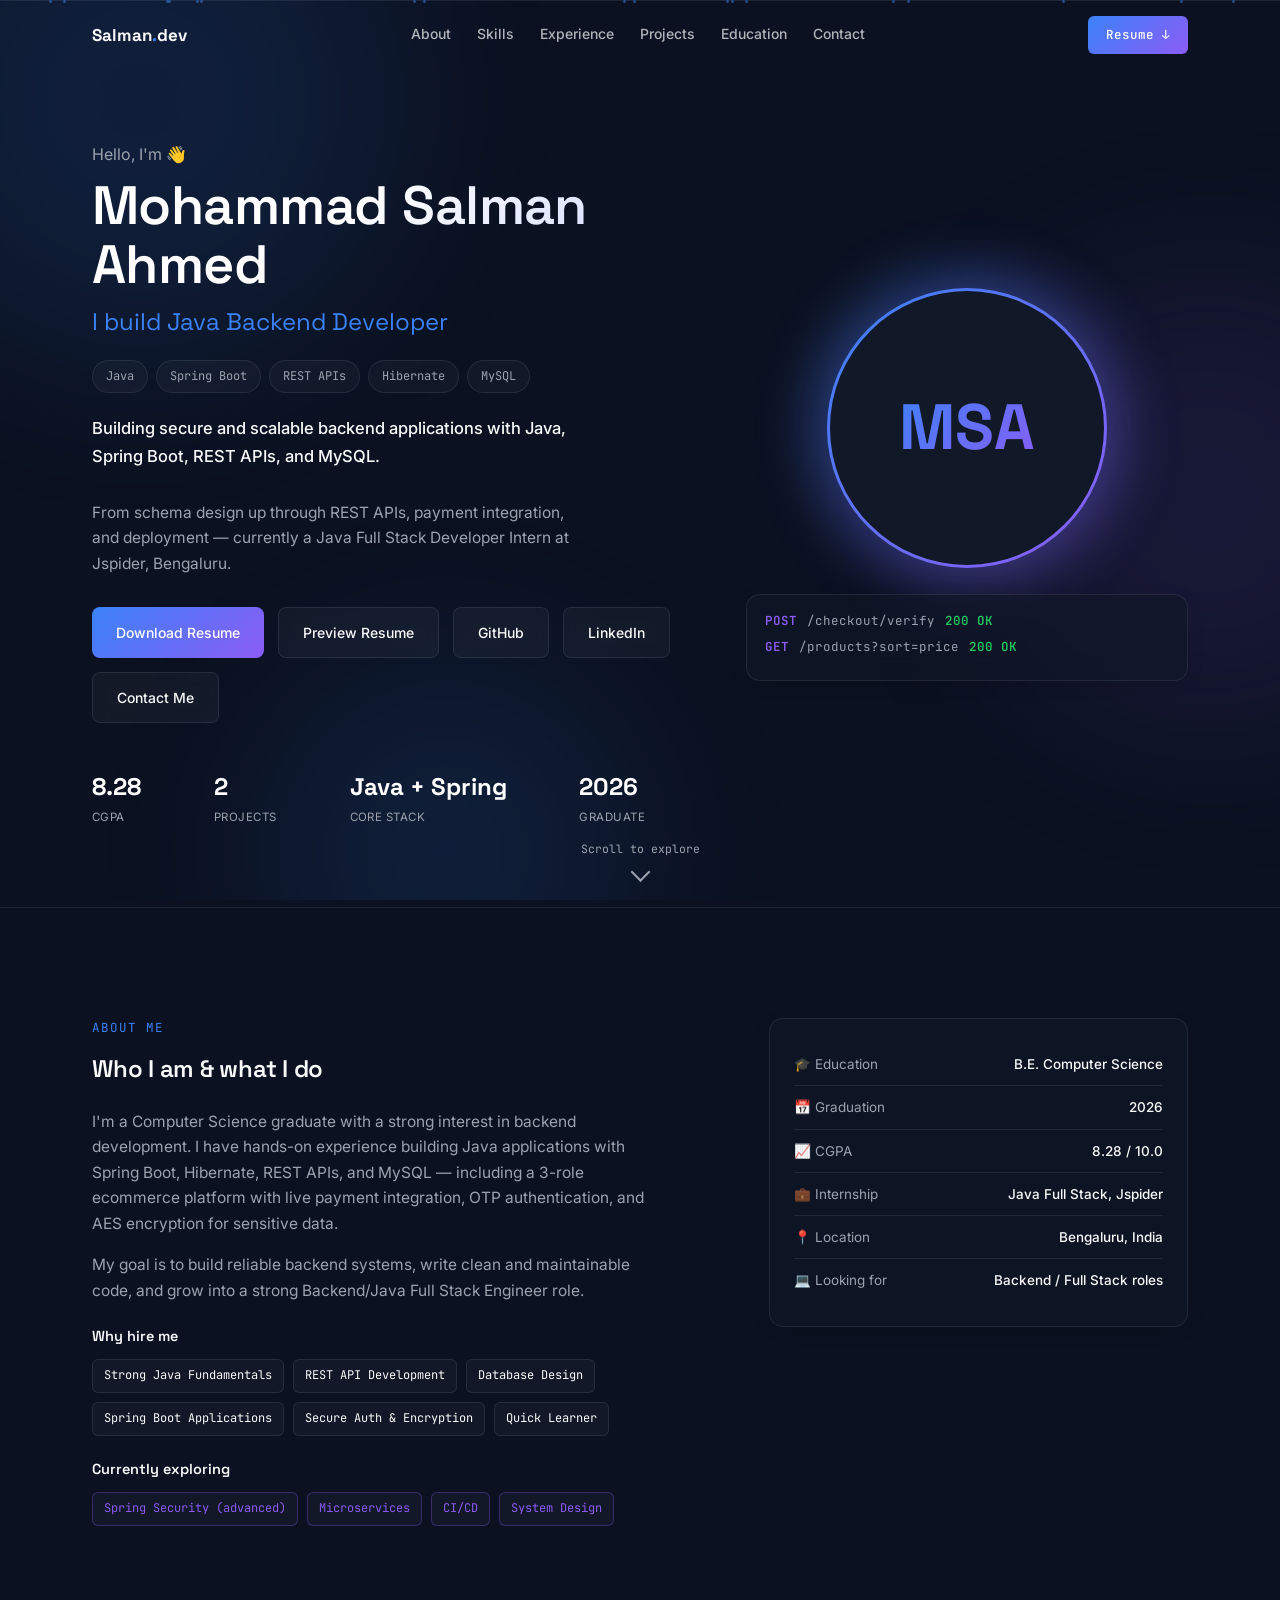
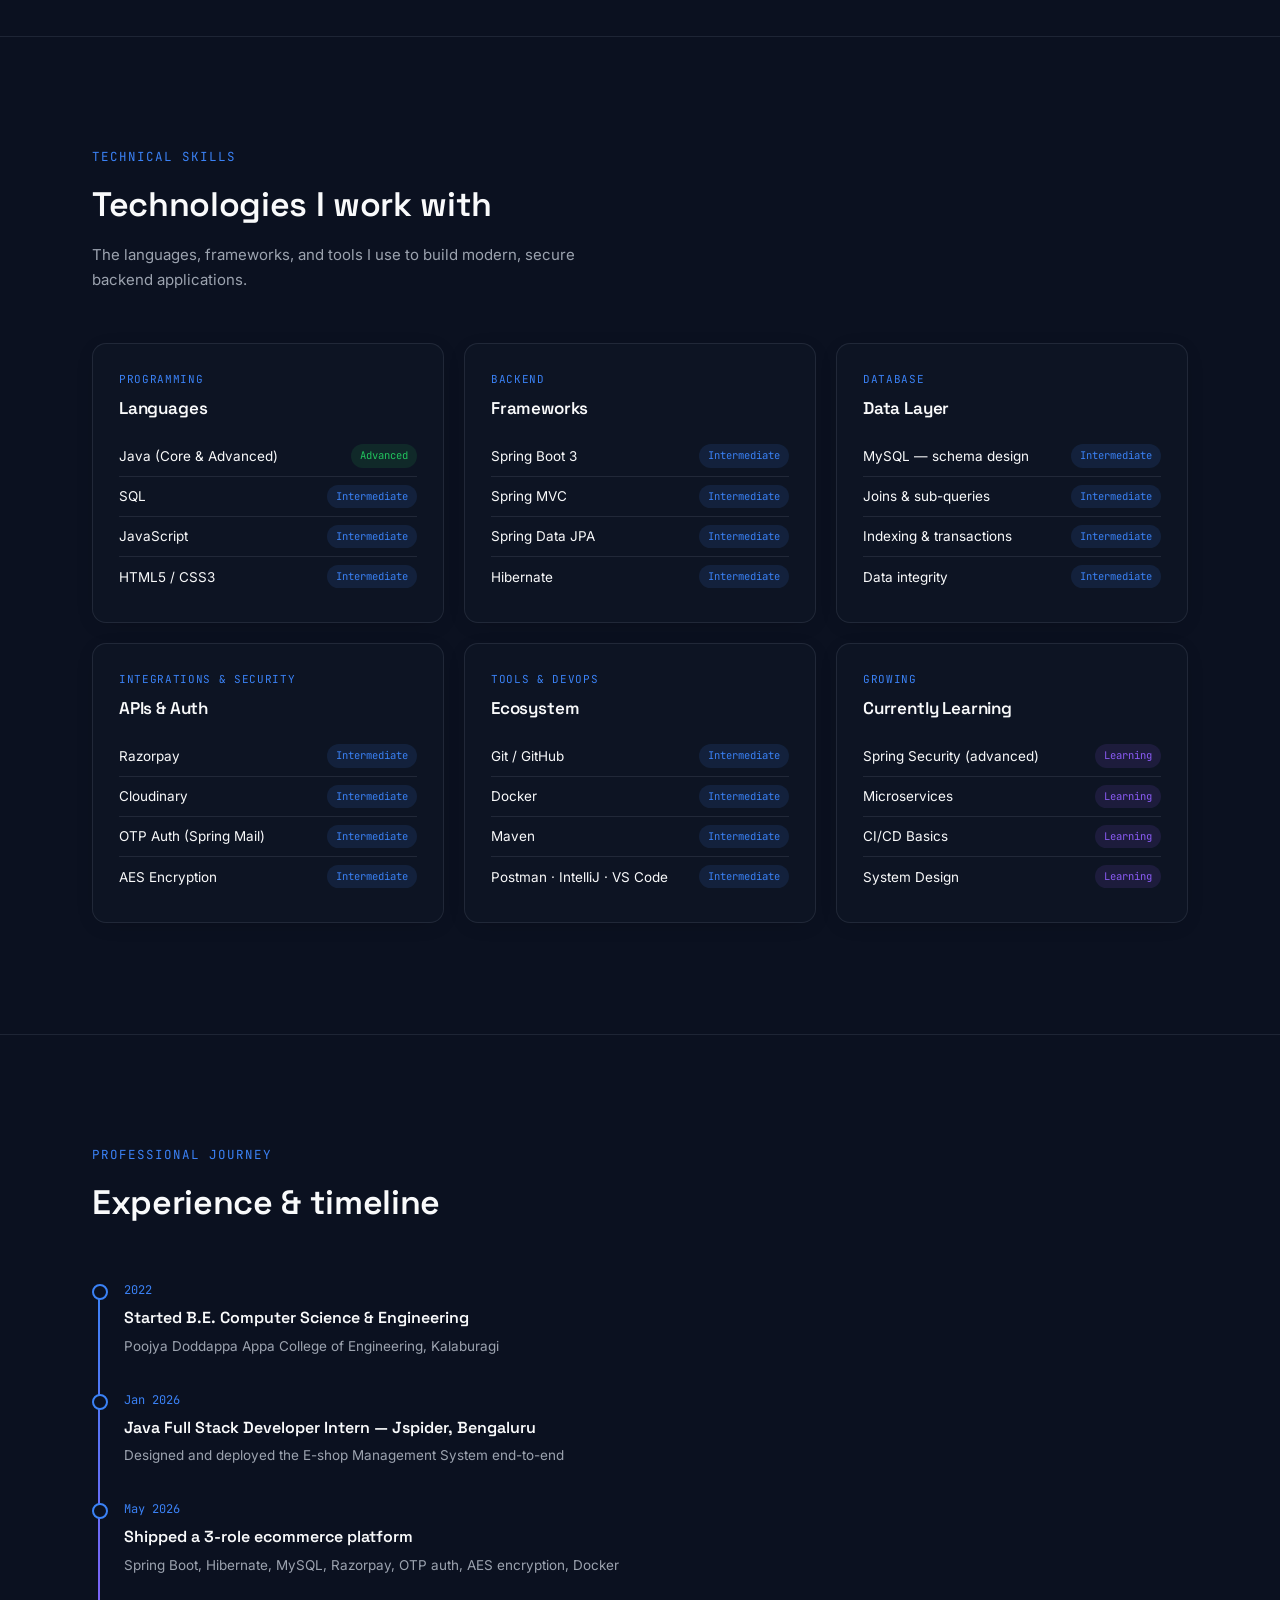
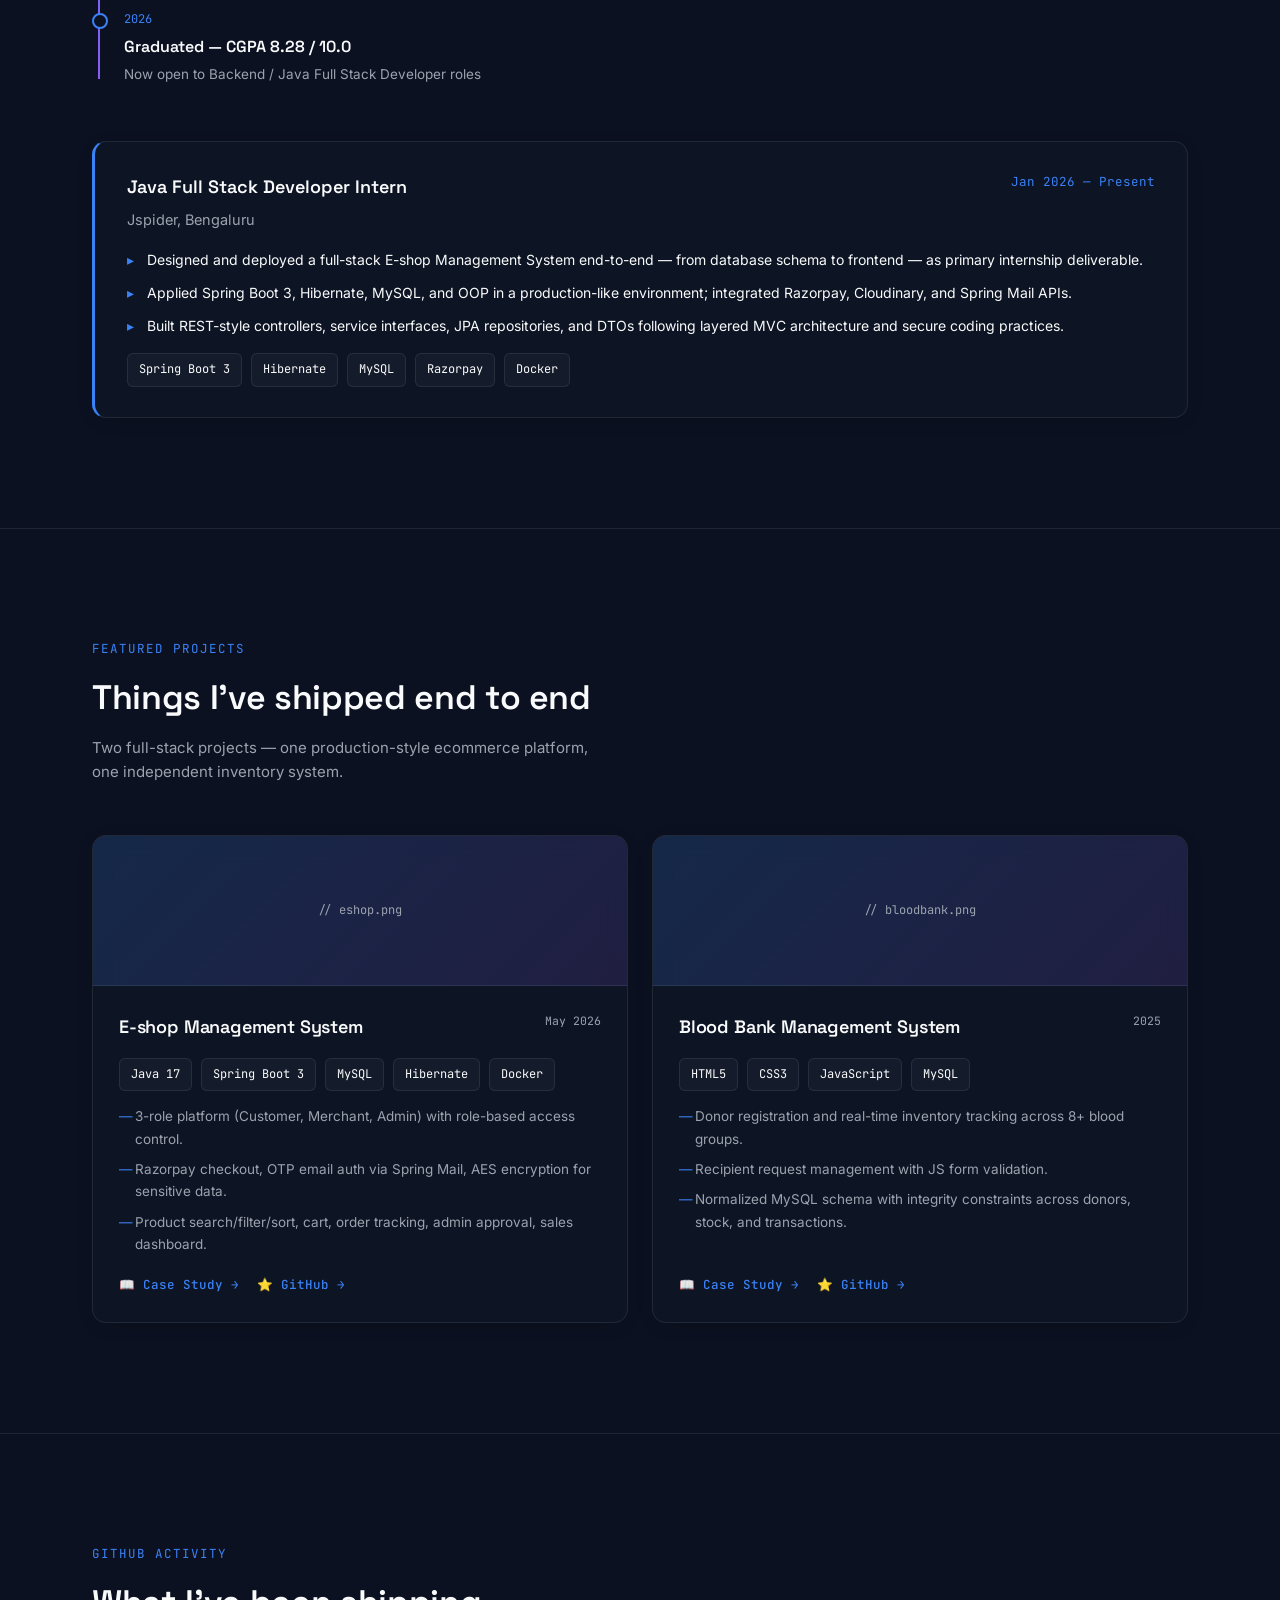
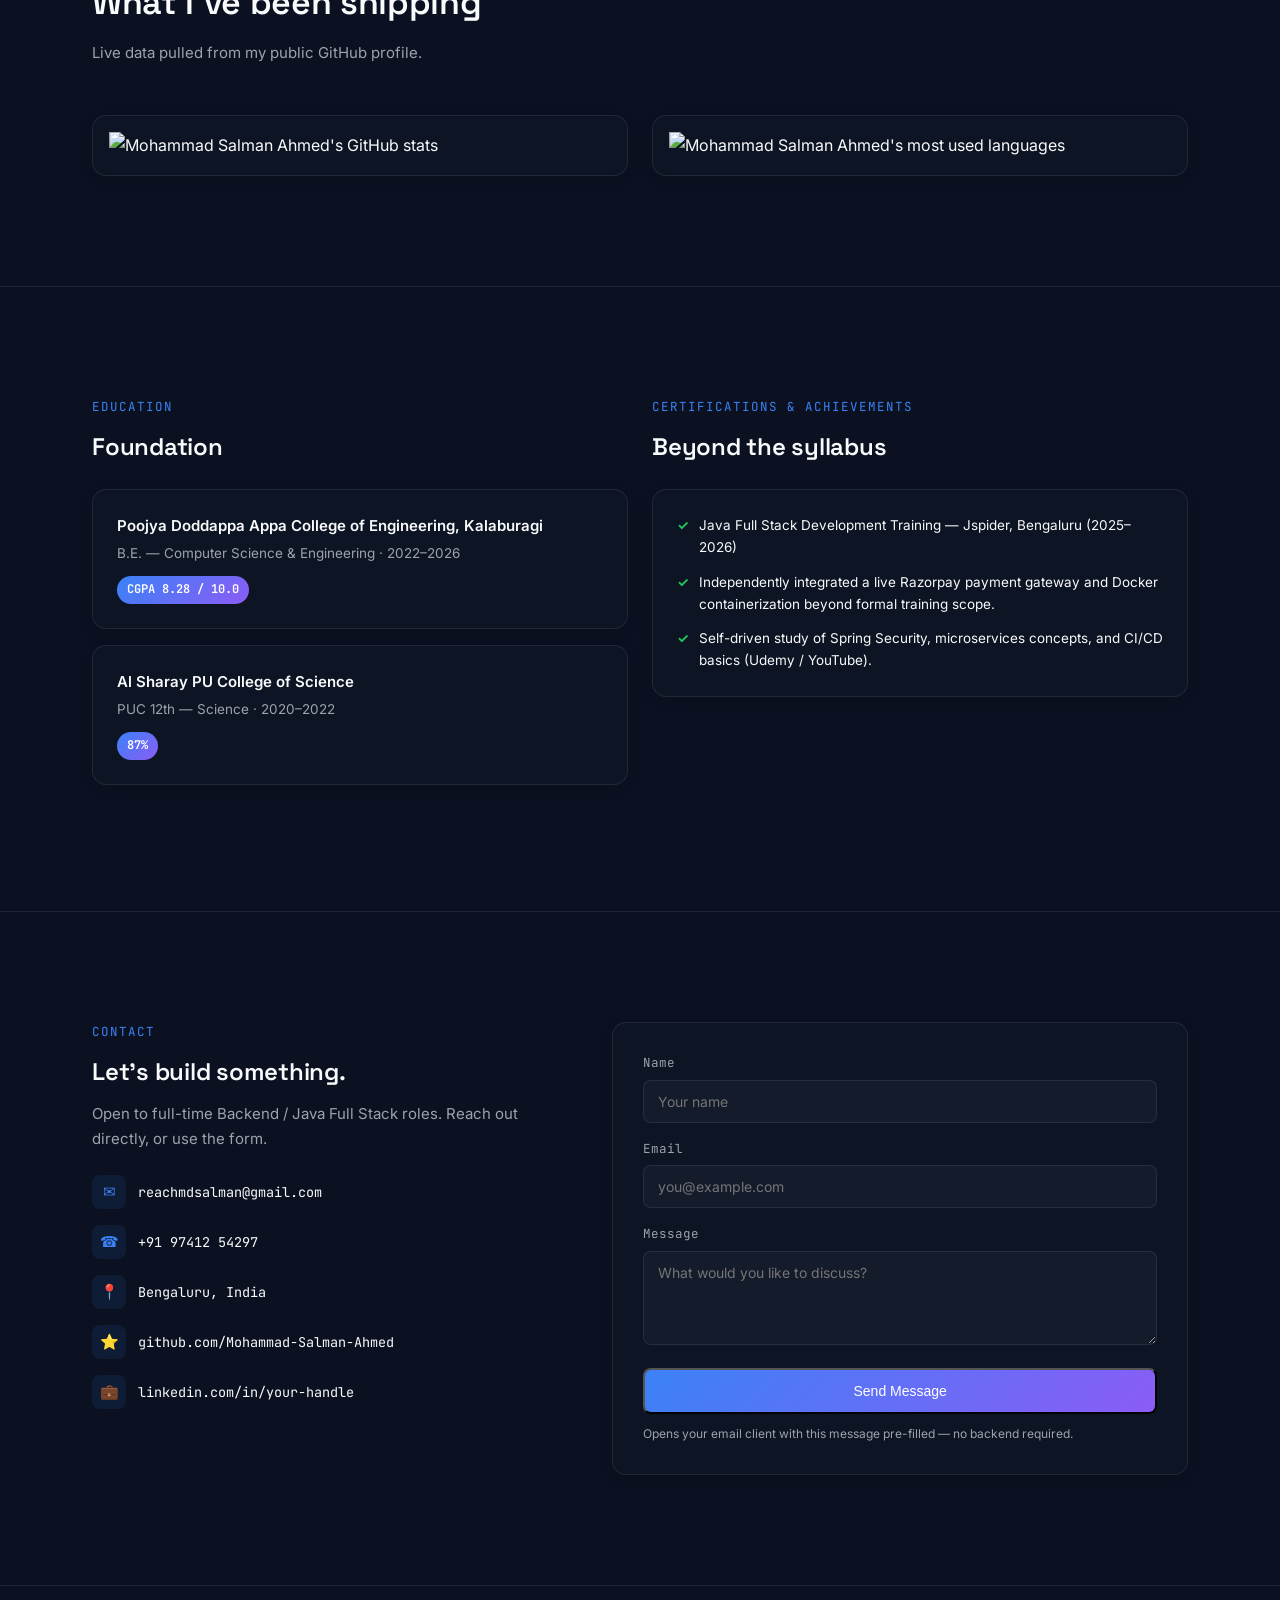
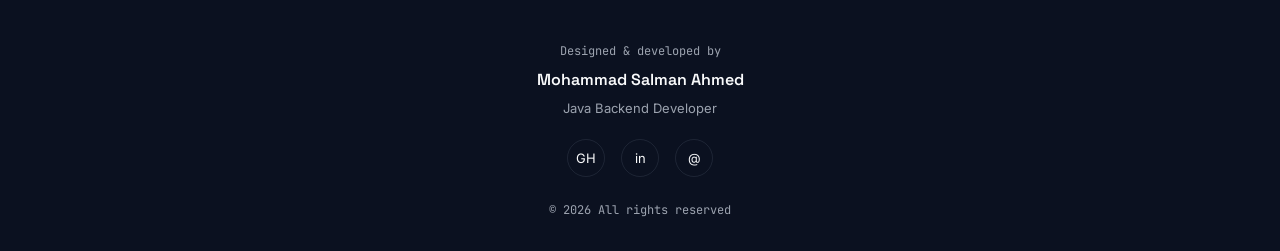
==== commit b7642fd3: "Add files via upload" ====
--- a/index.html
+++ b/index.html
@@ -49,9 +49,11 @@
       <div class="pill-row">
         <span class="pill">Java</span><span class="pill">Spring Boot</span><span class="pill">REST APIs</span><span class="pill">Hibernate</span><span class="pill">MySQL</span>
       </div>
-      <p class="sub">I build secure, scalable backend applications with Java and Spring Boot — from schema design up through REST APIs, payment integration, and deployment. Currently a Java Full Stack Developer Intern at Jspider, Bengaluru.</p>
+      <p class="sub" style="font-size:16.5px; color:var(--text); font-weight:500;">Building secure and scalable backend applications with Java, Spring Boot, REST APIs, and MySQL.</p>
+      <p class="sub">From schema design up through REST APIs, payment integration, and deployment — currently a Java Full Stack Developer Intern at Jspider, Bengaluru.</p>
       <div class="btn-row">
         <a class="btn btn-primary" href="assets/resume/Salman_Resume.pdf" download>Download Resume</a>
+        <a class="btn btn-glass" href="assets/resume/Salman_Resume.pdf" target="_blank" rel="noopener">Preview Resume</a>
         <a class="btn btn-glass" href="https://github.com/Mohammad-Salman-Ahmed" target="_blank" rel="noopener">GitHub</a>
         <a class="btn btn-glass" href="#" id="linkedin-hero" target="_blank" rel="noopener">LinkedIn</a>
         <a class="btn btn-glass" href="#contact">Contact Me</a>
@@ -278,6 +280,24 @@
             <a class="proj-link" href="https://github.com/Mohammad-Salman-Ahmed" target="_blank" rel="noopener">⭐ GitHub →</a>
           </div>
         </div>
+      </div>
+    </div>
+  </div>
+</section>
+
+<section id="github-stats">
+  <div class="wrap">
+    <div class="section-head reveal">
+      <span class="eyebrow">GitHub Activity</span>
+      <h2>What I've been shipping</h2>
+      <p class="section-sub">Live data pulled from my public GitHub profile.</p>
+    </div>
+    <div class="proj-grid reveal">
+      <div class="glass" style="padding:16px; overflow:hidden;">
+        <img src="https://github-readme-stats.vercel.app/api?username=Mohammad-Salman-Ahmed&show_icons=true&theme=transparent&hide_border=true&title_color=3B82F6&icon_color=8B5CF6&text_color=9CA3AF" alt="Mohammad Salman Ahmed's GitHub stats" style="width:100%;" loading="lazy">
+      </div>
+      <div class="glass" style="padding:16px; overflow:hidden;">
+        <img src="https://github-readme-stats.vercel.app/api/top-langs/?username=Mohammad-Salman-Ahmed&layout=compact&theme=transparent&hide_border=true&title_color=3B82F6&text_color=9CA3AF" alt="Mohammad Salman Ahmed's most used languages" style="width:100%;" loading="lazy">
       </div>
     </div>
   </div>
@@ -349,6 +369,7 @@
 
 <footer>
   <div class="wrap">
+    <div class="foot-copy" style="margin-bottom:6px;">Designed &amp; developed by</div>
     <div class="foot-name">Mohammad Salman Ahmed</div>
     <div class="foot-role">Java Backend Developer</div>
     <div class="foot-social">
@@ -356,7 +377,7 @@
       <a href="#" id="linkedin-foot" target="_blank" rel="noopener" aria-label="LinkedIn">in</a>
       <a href="mailto:reachmdsalman@gmail.com" aria-label="Email">@</a>
     </div>
-    <div class="foot-copy">Designed &amp; developed by Mohammad Salman Ahmed · © 2026 All rights reserved</div>
+    <div class="foot-copy">© 2026 All rights reserved</div>
   </div>
 </footer>
 
--- a/style.css
+++ b/style.css
@@ -362,3 +362,11 @@
   .pas-grid, .result-grid{ grid-template-columns:1fr; }
   .cs-hero{ padding:120px 0 50px; }
 }
+
+/* screenshot gallery for case studies */
+.shot-gallery{ display:grid; grid-template-columns:repeat(4, 1fr); gap:14px; }
+.shot-slot{
+  aspect-ratio:16/10; border-radius:10px; display:flex; align-items:center; justify-content:center;
+  font-family:'JetBrains Mono', monospace; font-size:11.5px; color:var(--muted); text-align:center; padding:10px;
+}
+@media (max-width:760px){ .shot-gallery{ grid-template-columns:repeat(2, 1fr); } }
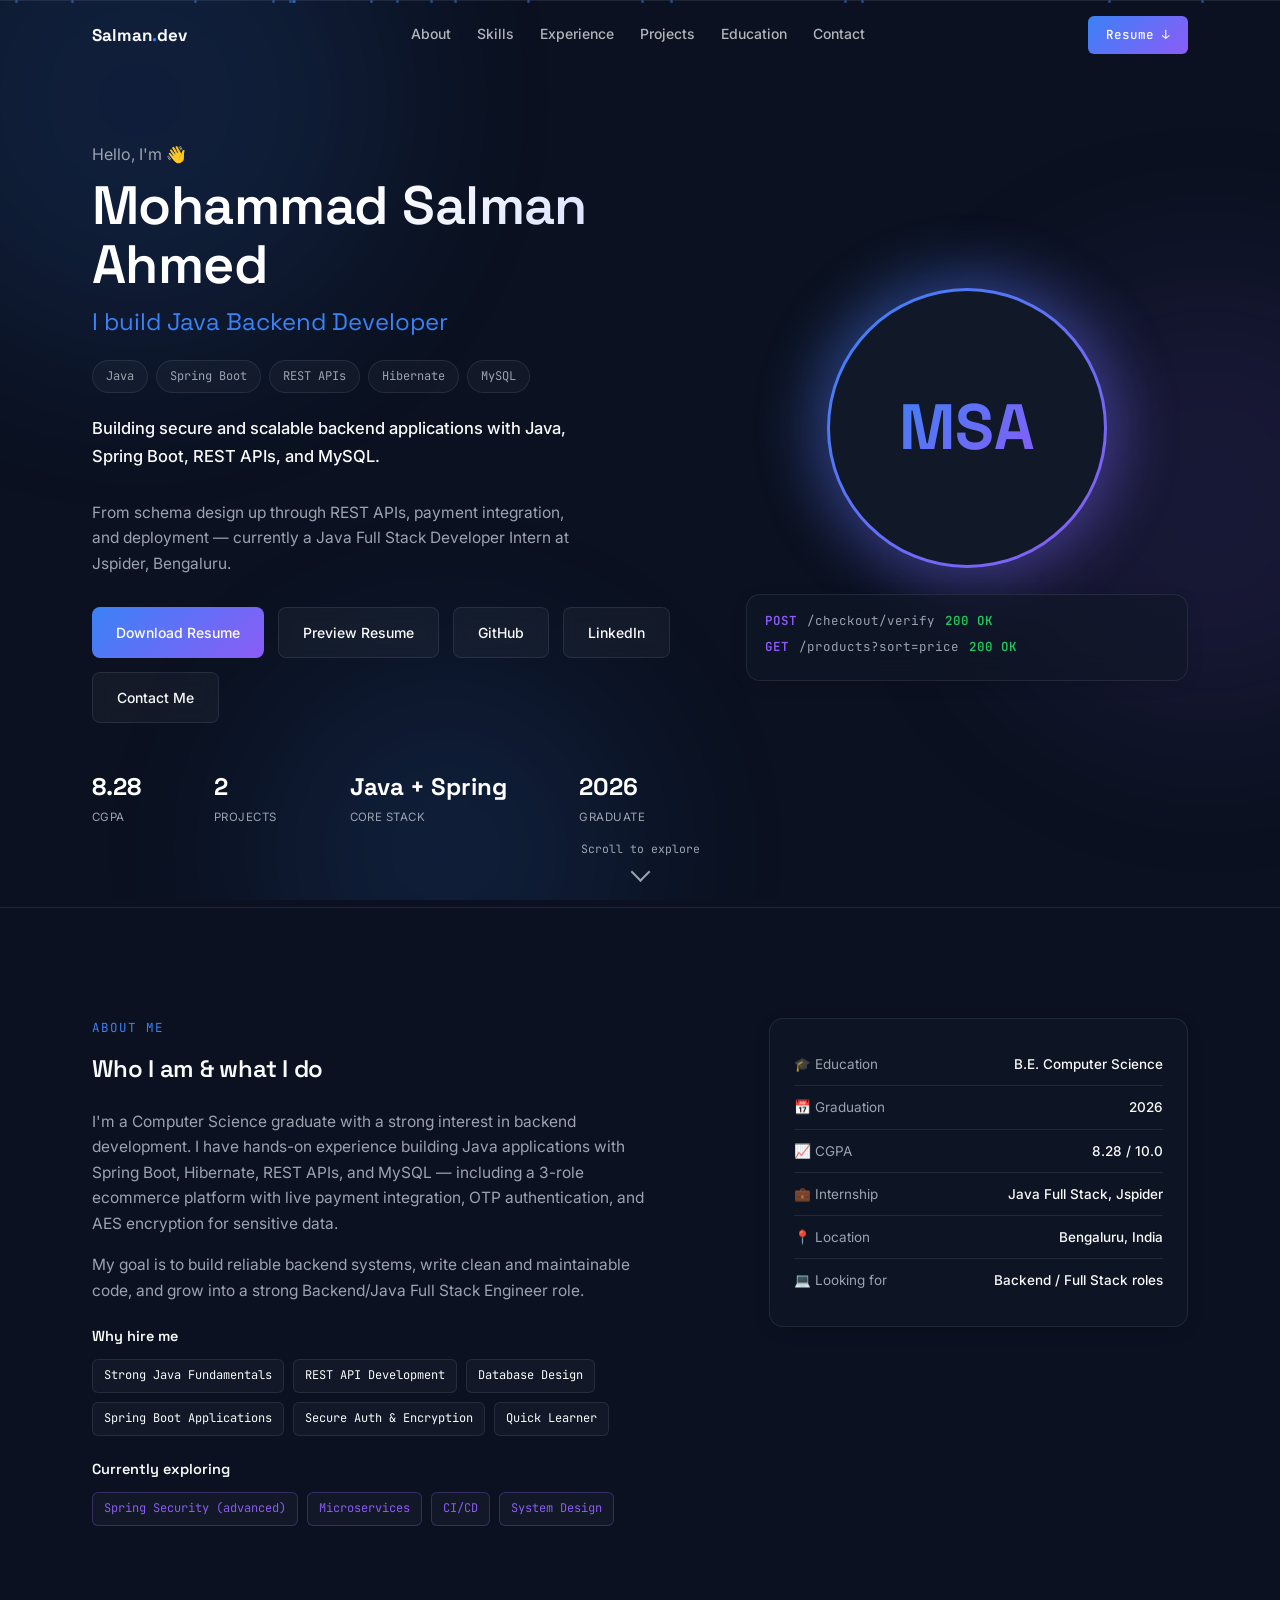
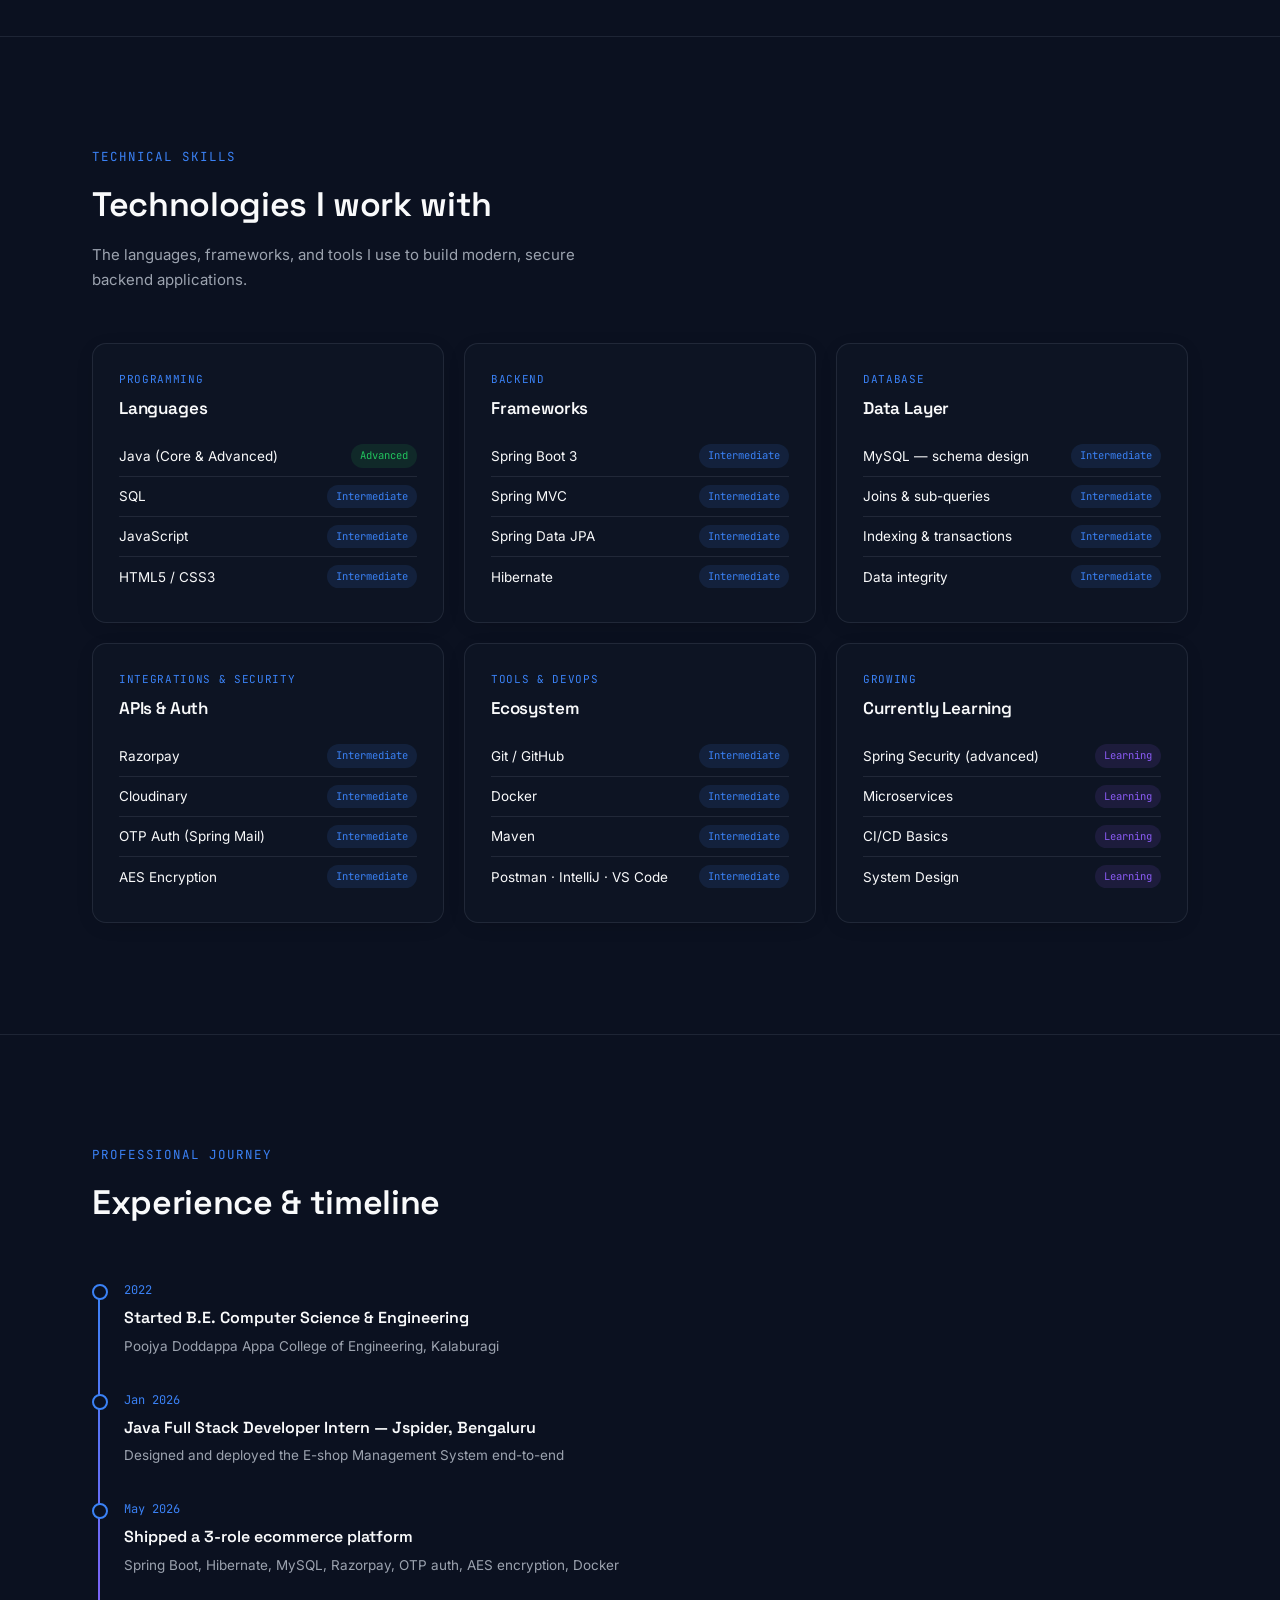
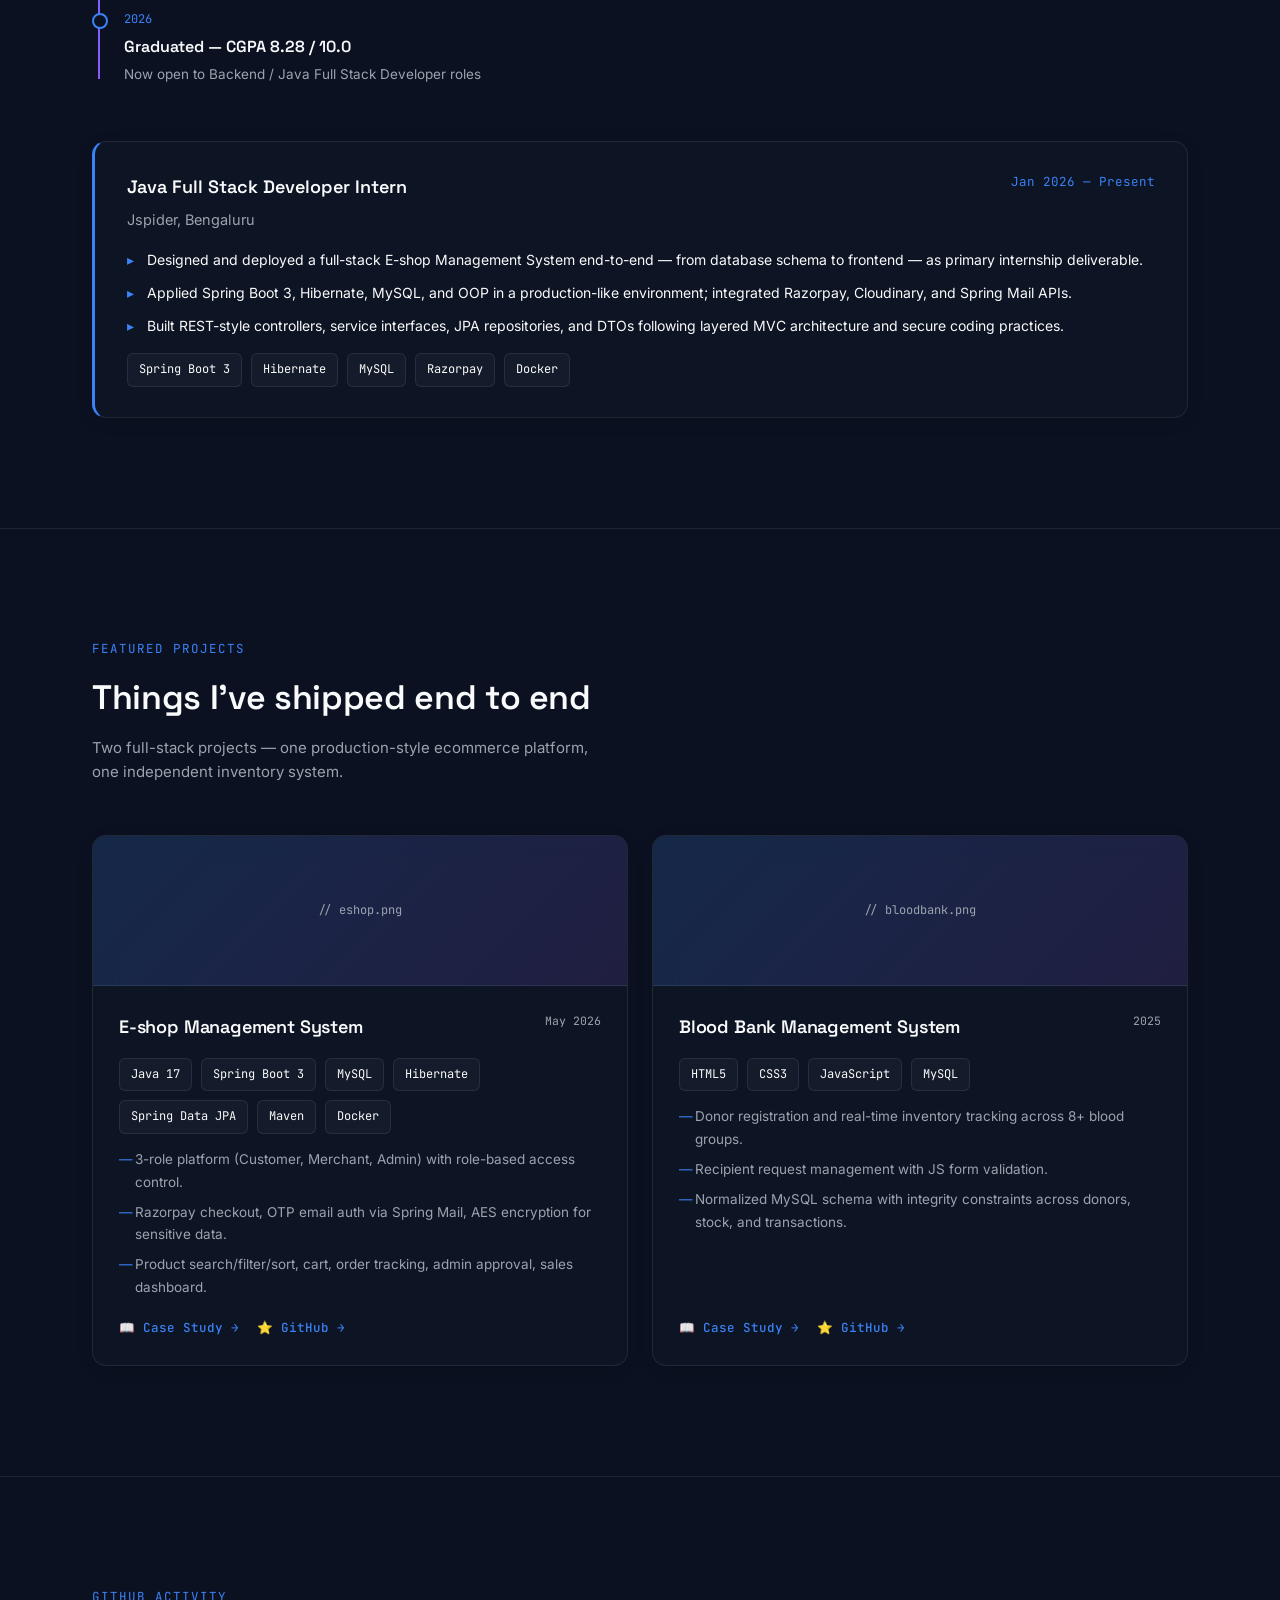
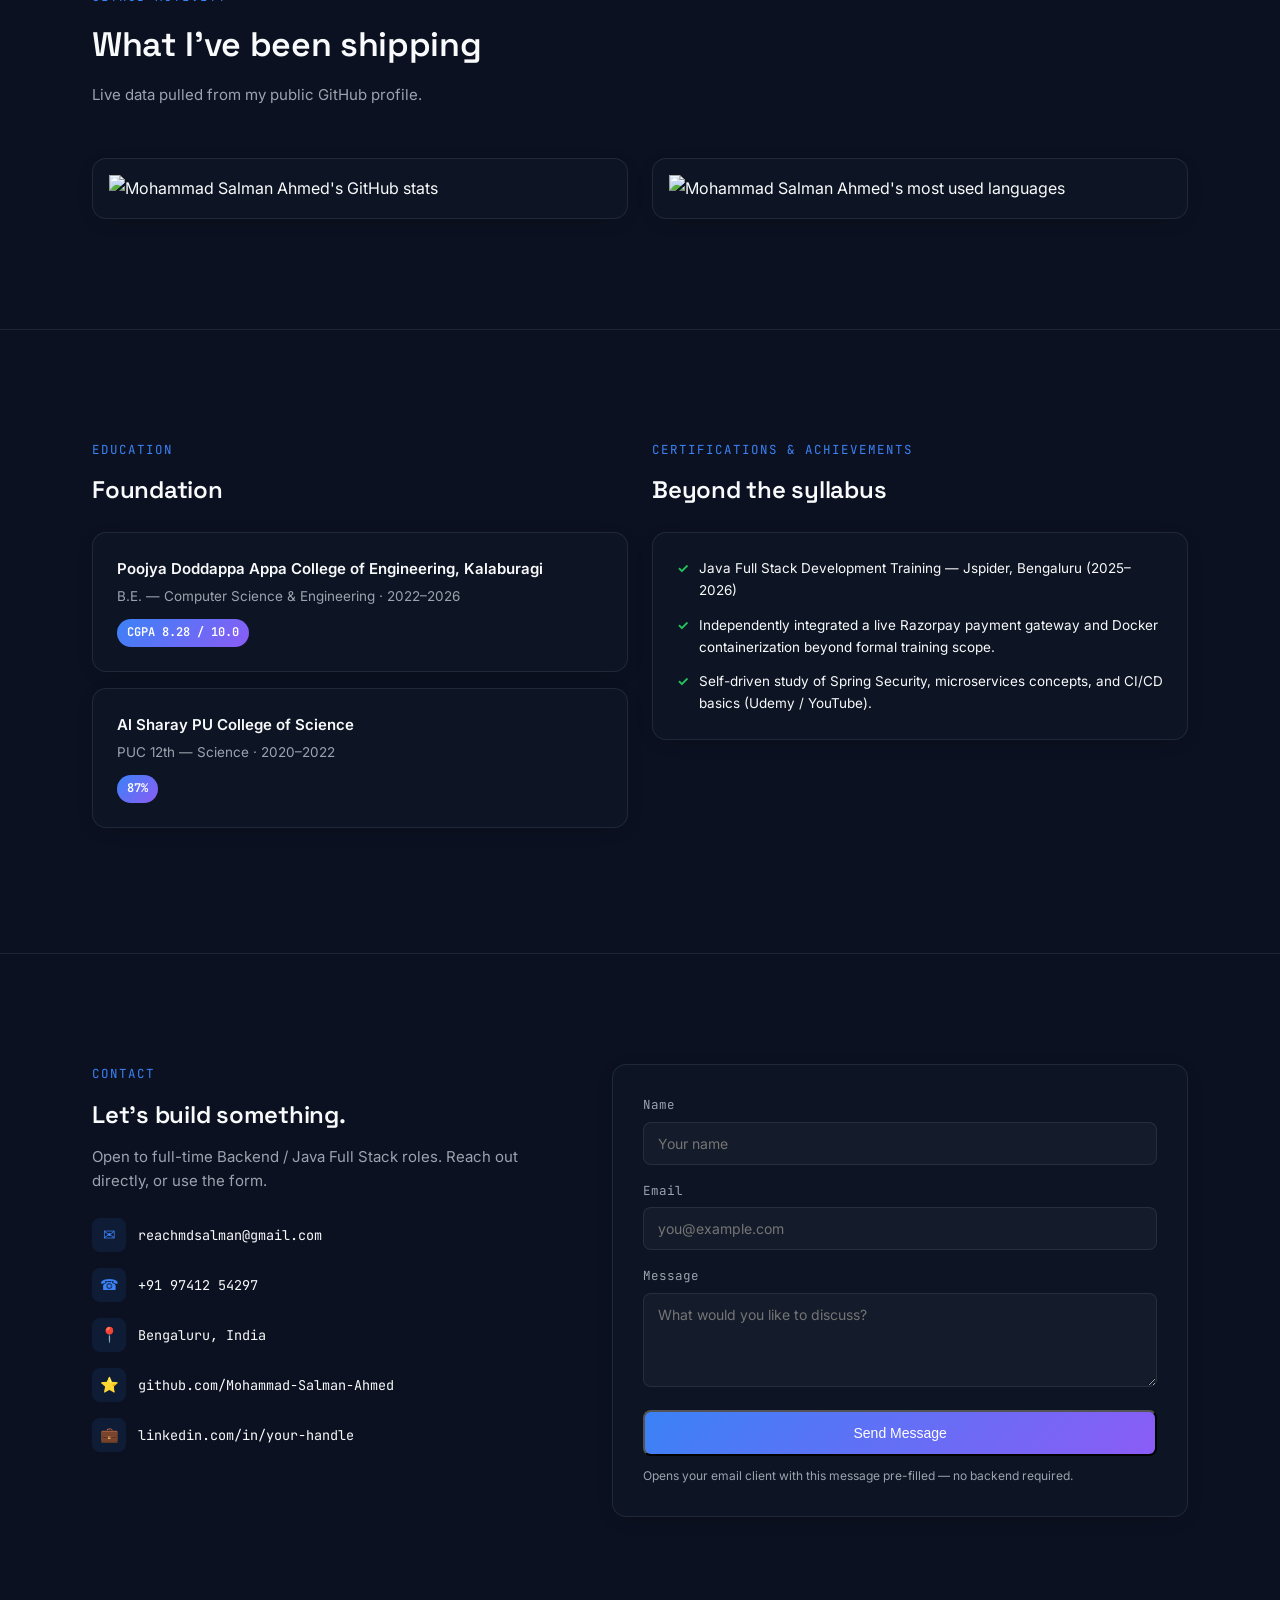
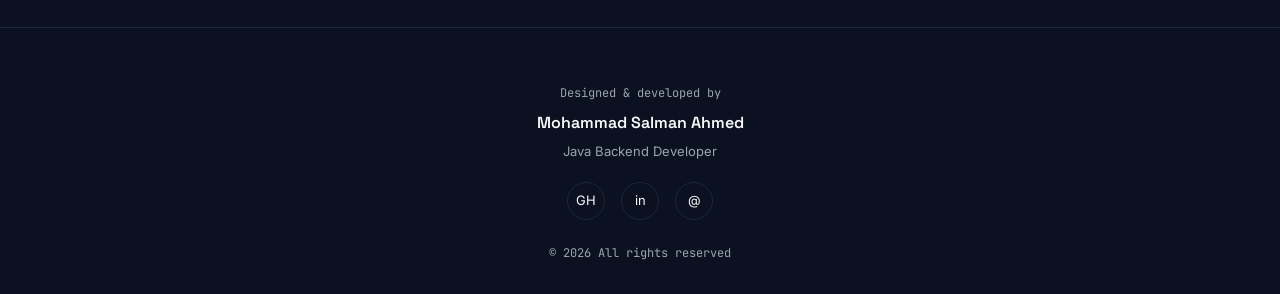
==== commit a1c6edeb: "Add files via upload" ====
--- a/index.html
+++ b/index.html
@@ -246,7 +246,7 @@
             <span class="proj-date">May 2026</span>
           </div>
           <div class="chip-row">
-            <span class="chip">Java 17</span><span class="chip">Spring Boot 3</span><span class="chip">MySQL</span><span class="chip">Hibernate</span><span class="chip">Docker</span>
+            <span class="chip">Java 17</span><span class="chip">Spring Boot 3</span><span class="chip">MySQL</span><span class="chip">Hibernate</span><span class="chip">Spring Data JPA</span><span class="chip">Maven</span><span class="chip">Docker</span>
           </div>
           <ul>
             <li>3-role platform (Customer, Merchant, Admin) with role-based access control.</li>
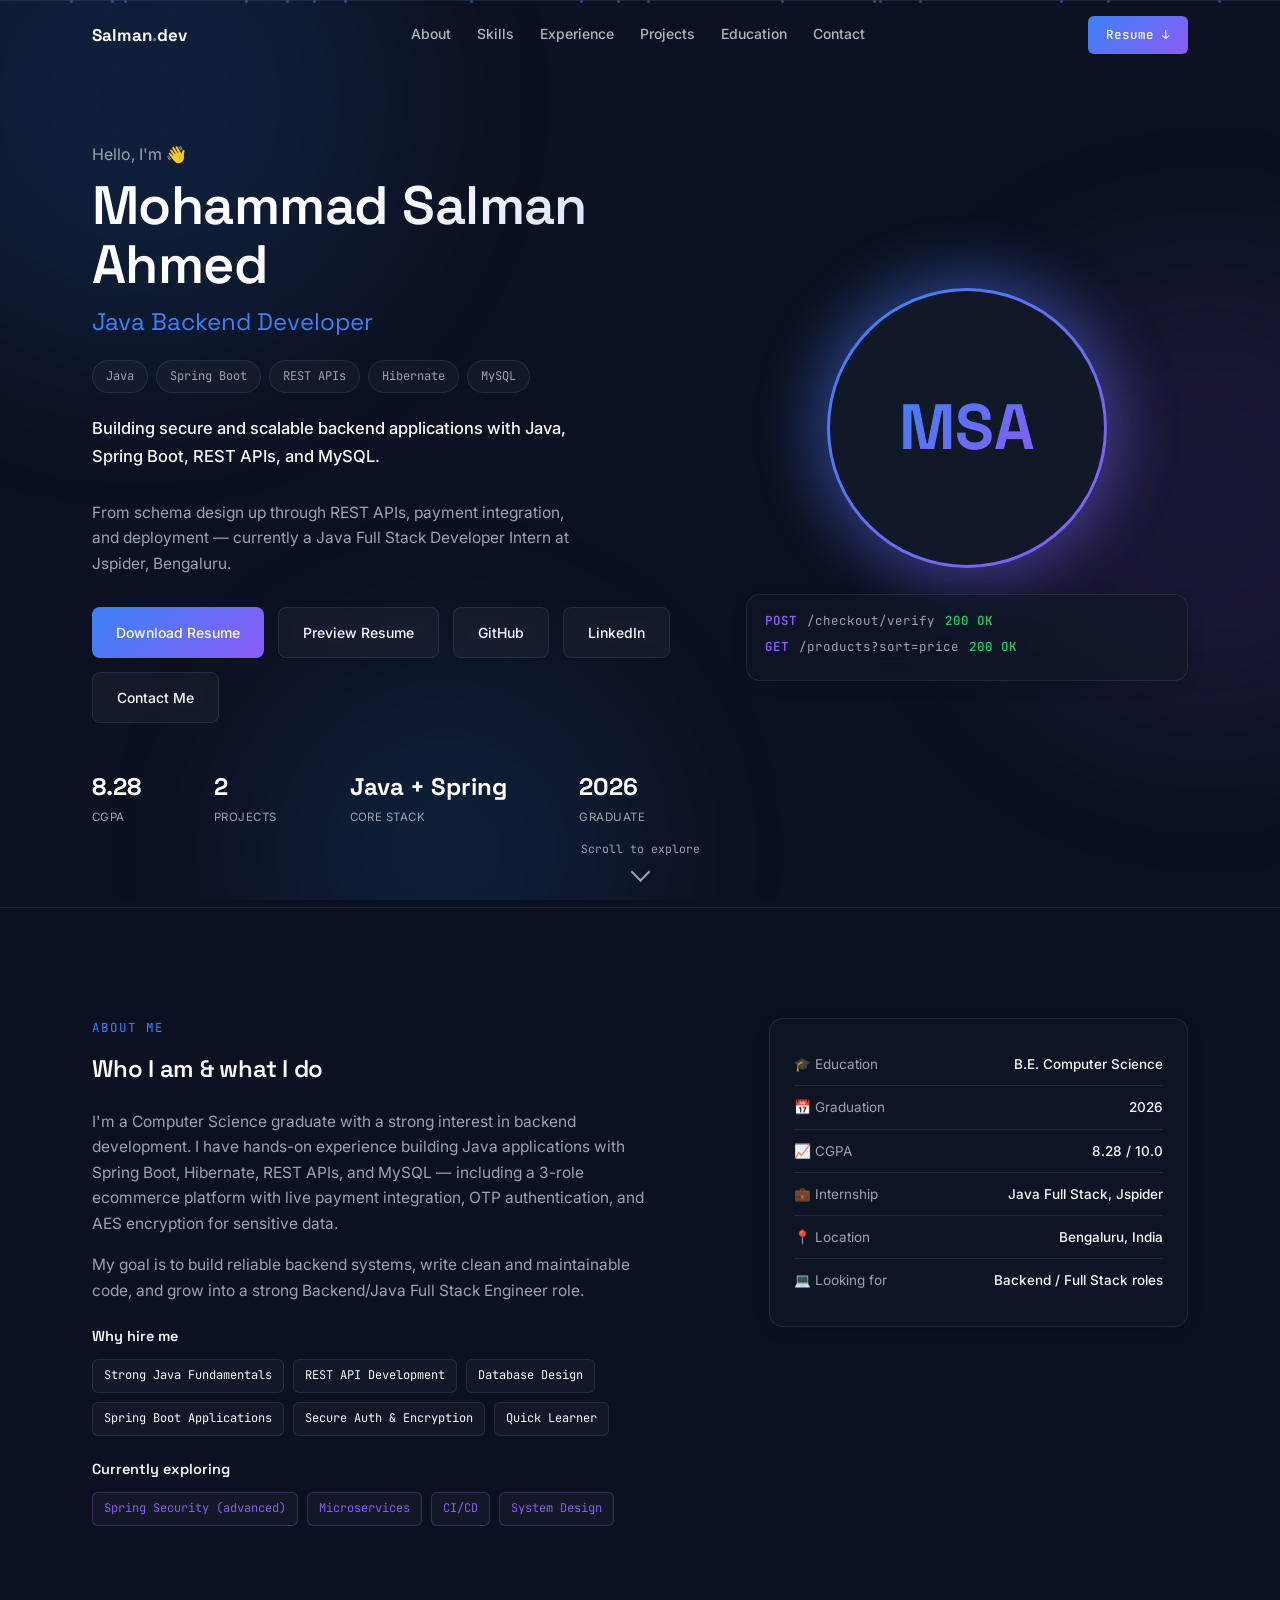
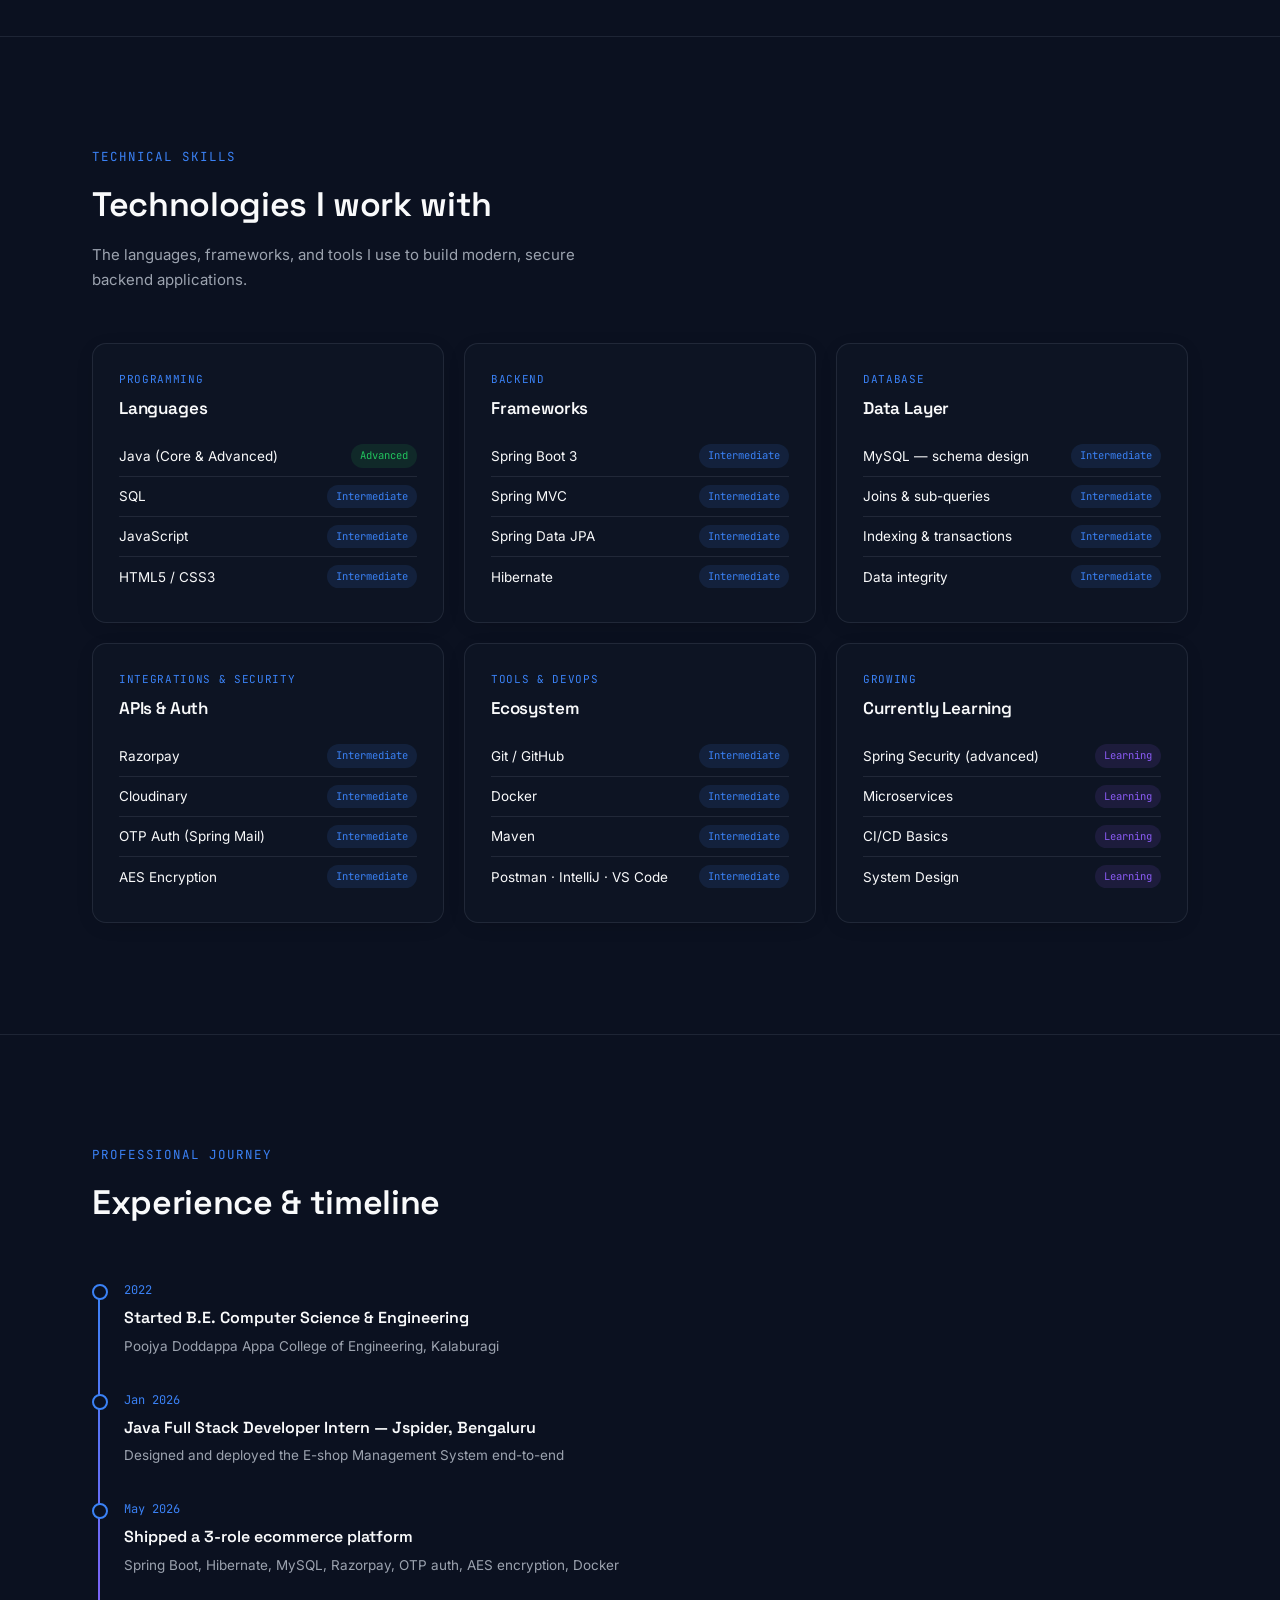
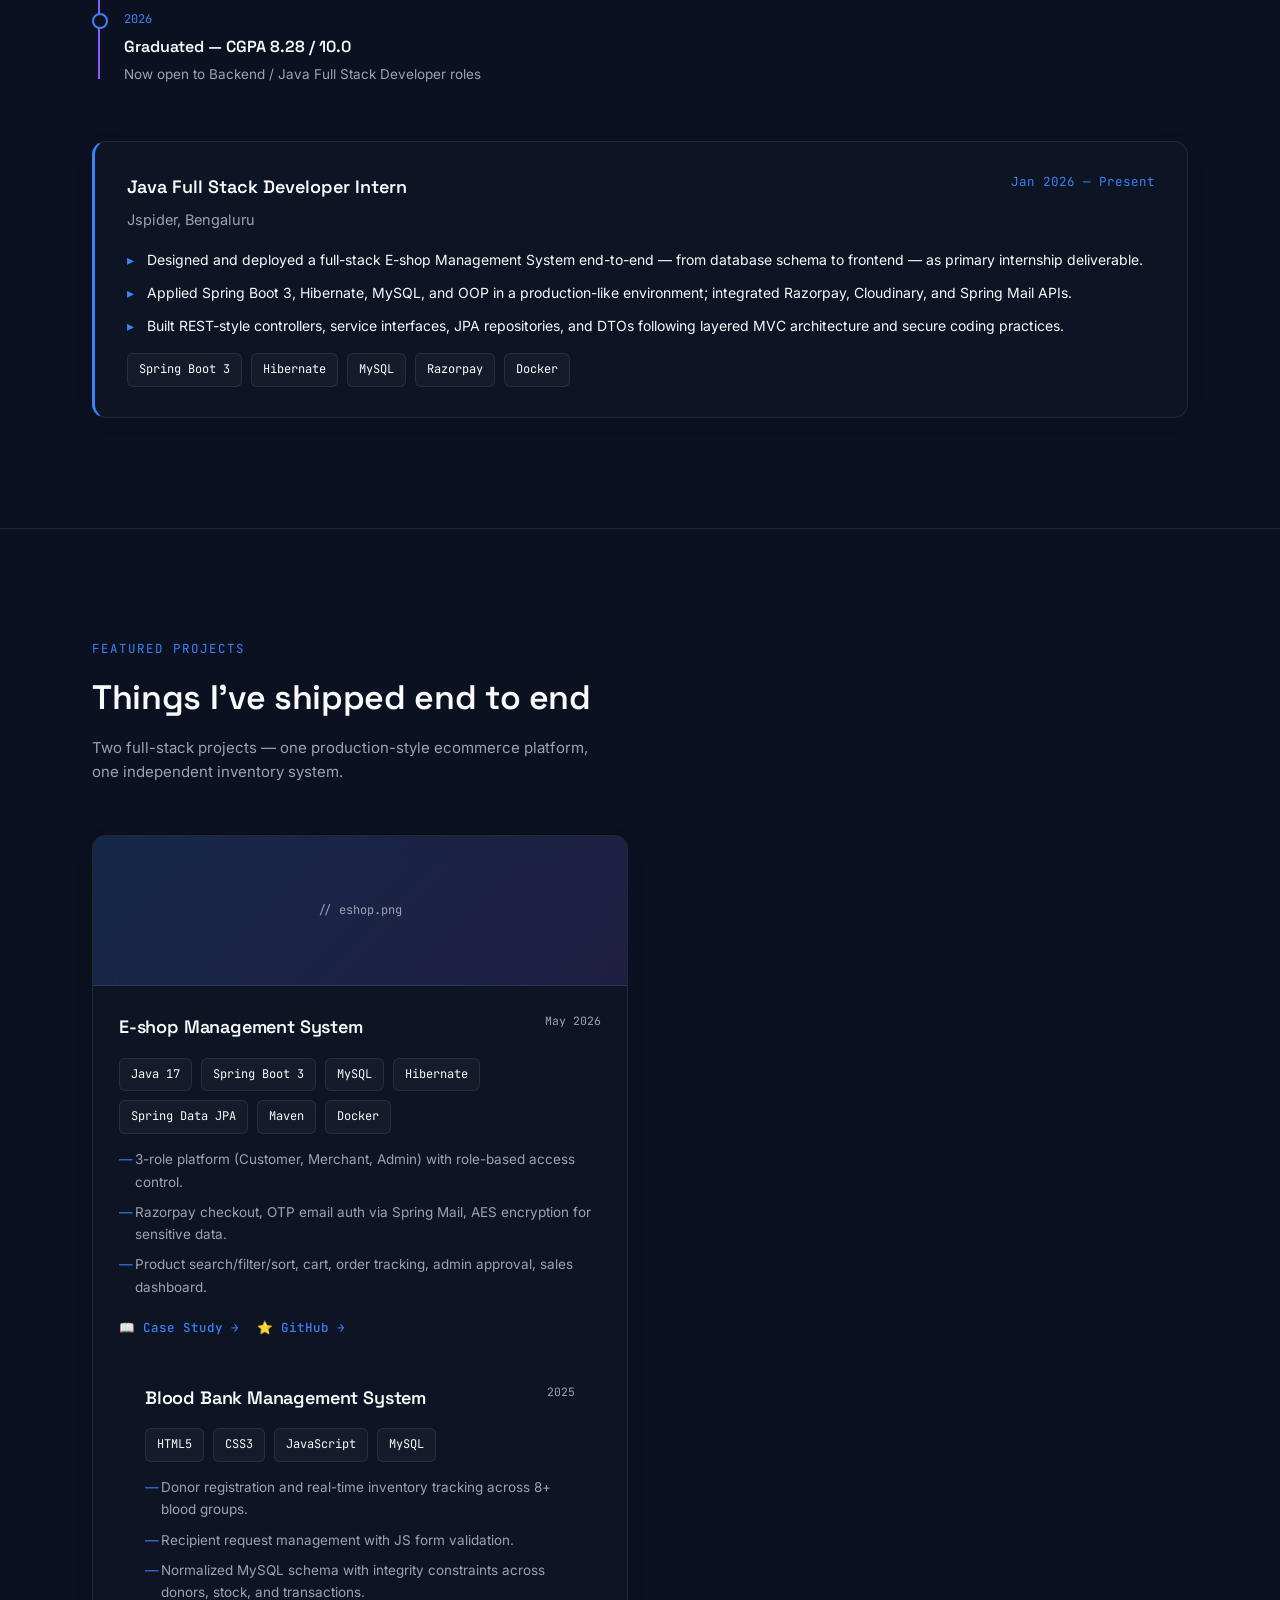
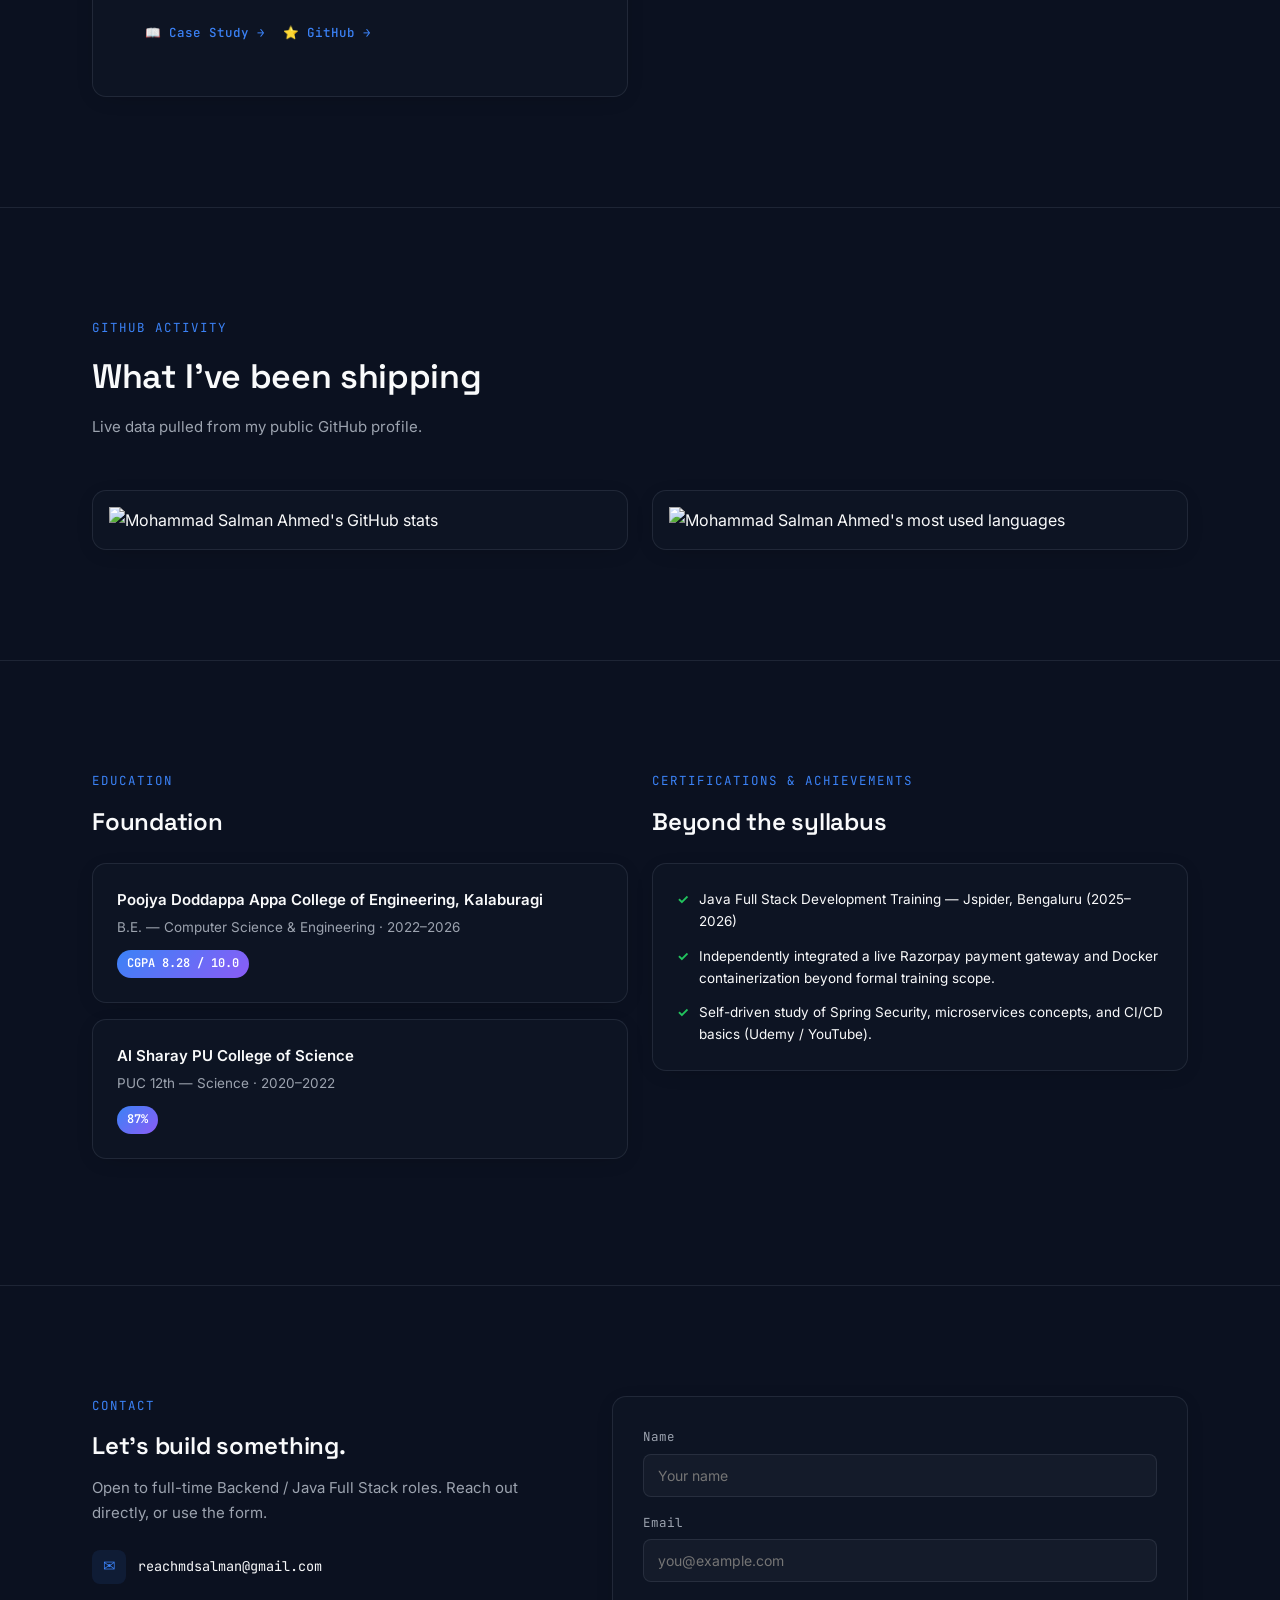
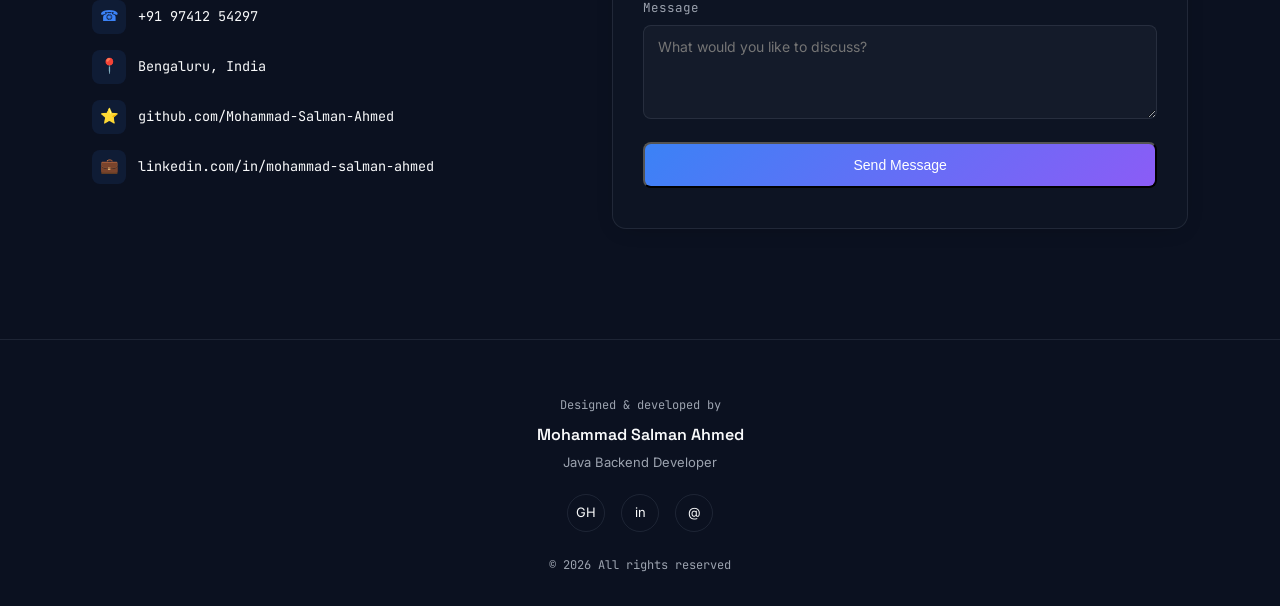
==== commit 971ea75e: "Add files via upload" ====
--- a/index.html
+++ b/index.html
@@ -45,7 +45,7 @@
     <div>
       <div class="greeting">Hello, I'm 👋</div>
       <h1>Mohammad Salman Ahmed</h1>
-      <div class="hero-title">I build <span id="typewriter"></span><span class="cursor"></span></div>
+      <div class="hero-title"><span id="typewriter"></span><span class="cursor"></span></div>
       <div class="pill-row">
         <span class="pill">Java</span><span class="pill">Spring Boot</span><span class="pill">REST APIs</span><span class="pill">Hibernate</span><span class="pill">MySQL</span>
       </div>
@@ -55,7 +55,7 @@
         <a class="btn btn-primary" href="assets/resume/Salman_Resume.pdf" download>Download Resume</a>
         <a class="btn btn-glass" href="assets/resume/Salman_Resume.pdf" target="_blank" rel="noopener">Preview Resume</a>
         <a class="btn btn-glass" href="https://github.com/Mohammad-Salman-Ahmed" target="_blank" rel="noopener">GitHub</a>
-        <a class="btn btn-glass" href="#" id="linkedin-hero" target="_blank" rel="noopener">LinkedIn</a>
+        <a class="btn btn-glass" href="https://www.linkedin.com/in/mohammad-salman-ahmed/" target="_blank" rel="noopener">LinkedIn</a>
         <a class="btn btn-glass" href="#contact">Contact Me</a>
       </div>
       <div class="hero-stats reveal" id="heroStats">
@@ -255,13 +255,7 @@
           </ul>
           <div class="proj-link-row">
             <a class="proj-link" href="projects/eshop.html">📖 Case Study →</a>
-            <a class="proj-link" href="https://github.com/Mohammad-Salman-Ahmed" target="_blank" rel="noopener">⭐ GitHub →</a>
-          </div>
-        </div>
-      </div>
-
-      <div class="glass proj-card reveal">
-        <div class="proj-shot">// bloodbank.png</div>
+            <a class="proj-link" href="https://github.com/Mohammad-Salman-Ahmed/E-SHOP-Management-System" target="_blank" rel="noopener">⭐ GitHub →</a>
         <div class="proj-body">
           <div class="proj-head">
             <h3>Blood Bank Management System</h3>
@@ -277,7 +271,7 @@
           </ul>
           <div class="proj-link-row">
             <a class="proj-link" href="projects/bloodbank.html">📖 Case Study →</a>
-            <a class="proj-link" href="https://github.com/Mohammad-Salman-Ahmed" target="_blank" rel="noopener">⭐ GitHub →</a>
+            <a class="proj-link" href="https://github.com/Mohammad-Salman-Ahmed/blood-bank-management-system" target="_blank" rel="noopener">⭐ GitHub →</a>
           </div>
         </div>
       </div>
@@ -342,26 +336,26 @@
         <a class="contact-row" href="tel:+919741254297"><span class="ico">☎</span> +91 97412 54297</a>
         <div class="contact-row"><span class="ico">📍</span> Bengaluru, India</div>
         <a class="contact-row" href="https://github.com/Mohammad-Salman-Ahmed" target="_blank" rel="noopener"><span class="ico">⭐</span> github.com/Mohammad-Salman-Ahmed</a>
-        <a class="contact-row" href="#" id="linkedin-contact" target="_blank" rel="noopener"><span class="ico">💼</span> linkedin.com/in/your-handle</a>
-      </div>
-    </div>
-
-    <div class="reveal">
-      <form class="glass form-card tilt-card" id="contactForm">
+        <a class="contact-row" href="https://www.linkedin.com/in/mohammad-salman-ahmed/" target="_blank" rel="noopener"><span class="ico">💼</span> linkedin.com/in/mohammad-salman-ahmed</a>
+      </div>
+    </div>
+
+    <div class="reveal">
+      <form class="glass form-card tilt-card" id="contactForm" action="https://formspree.io/f/YOUR_FORM_ID" method="POST">
         <div class="form-row">
           <label for="cf-name">Name</label>
-          <input type="text" id="cf-name" required placeholder="Your name">
+          <input type="text" id="cf-name" name="name" required placeholder="Your name">
         </div>
         <div class="form-row">
           <label for="cf-email">Email</label>
-          <input type="email" id="cf-email" required placeholder="you@example.com">
+          <input type="email" id="cf-email" name="email" required placeholder="you@example.com">
         </div>
         <div class="form-row">
           <label for="cf-message">Message</label>
-          <textarea id="cf-message" rows="4" required placeholder="What would you like to discuss?"></textarea>
+          <textarea id="cf-message" name="message" rows="4" required placeholder="What would you like to discuss?"></textarea>
         </div>
         <button type="submit" class="btn btn-primary" style="width:100%; justify-content:center;">Send Message</button>
-        <p class="form-note">Opens your email client with this message pre-filled — no backend required.</p>
+        <p class="form-note" id="formStatus"></p>
       </form>
     </div>
   </div>
@@ -374,7 +368,7 @@
     <div class="foot-role">Java Backend Developer</div>
     <div class="foot-social">
       <a href="https://github.com/Mohammad-Salman-Ahmed" target="_blank" rel="noopener" aria-label="GitHub">GH</a>
-      <a href="#" id="linkedin-foot" target="_blank" rel="noopener" aria-label="LinkedIn">in</a>
+      <a href="https://www.linkedin.com/in/mohammad-salman-ahmed/" target="_blank" rel="noopener" aria-label="LinkedIn">in</a>
       <a href="mailto:reachmdsalman@gmail.com" aria-label="Email">@</a>
     </div>
     <div class="foot-copy">© 2026 All rights reserved</div>
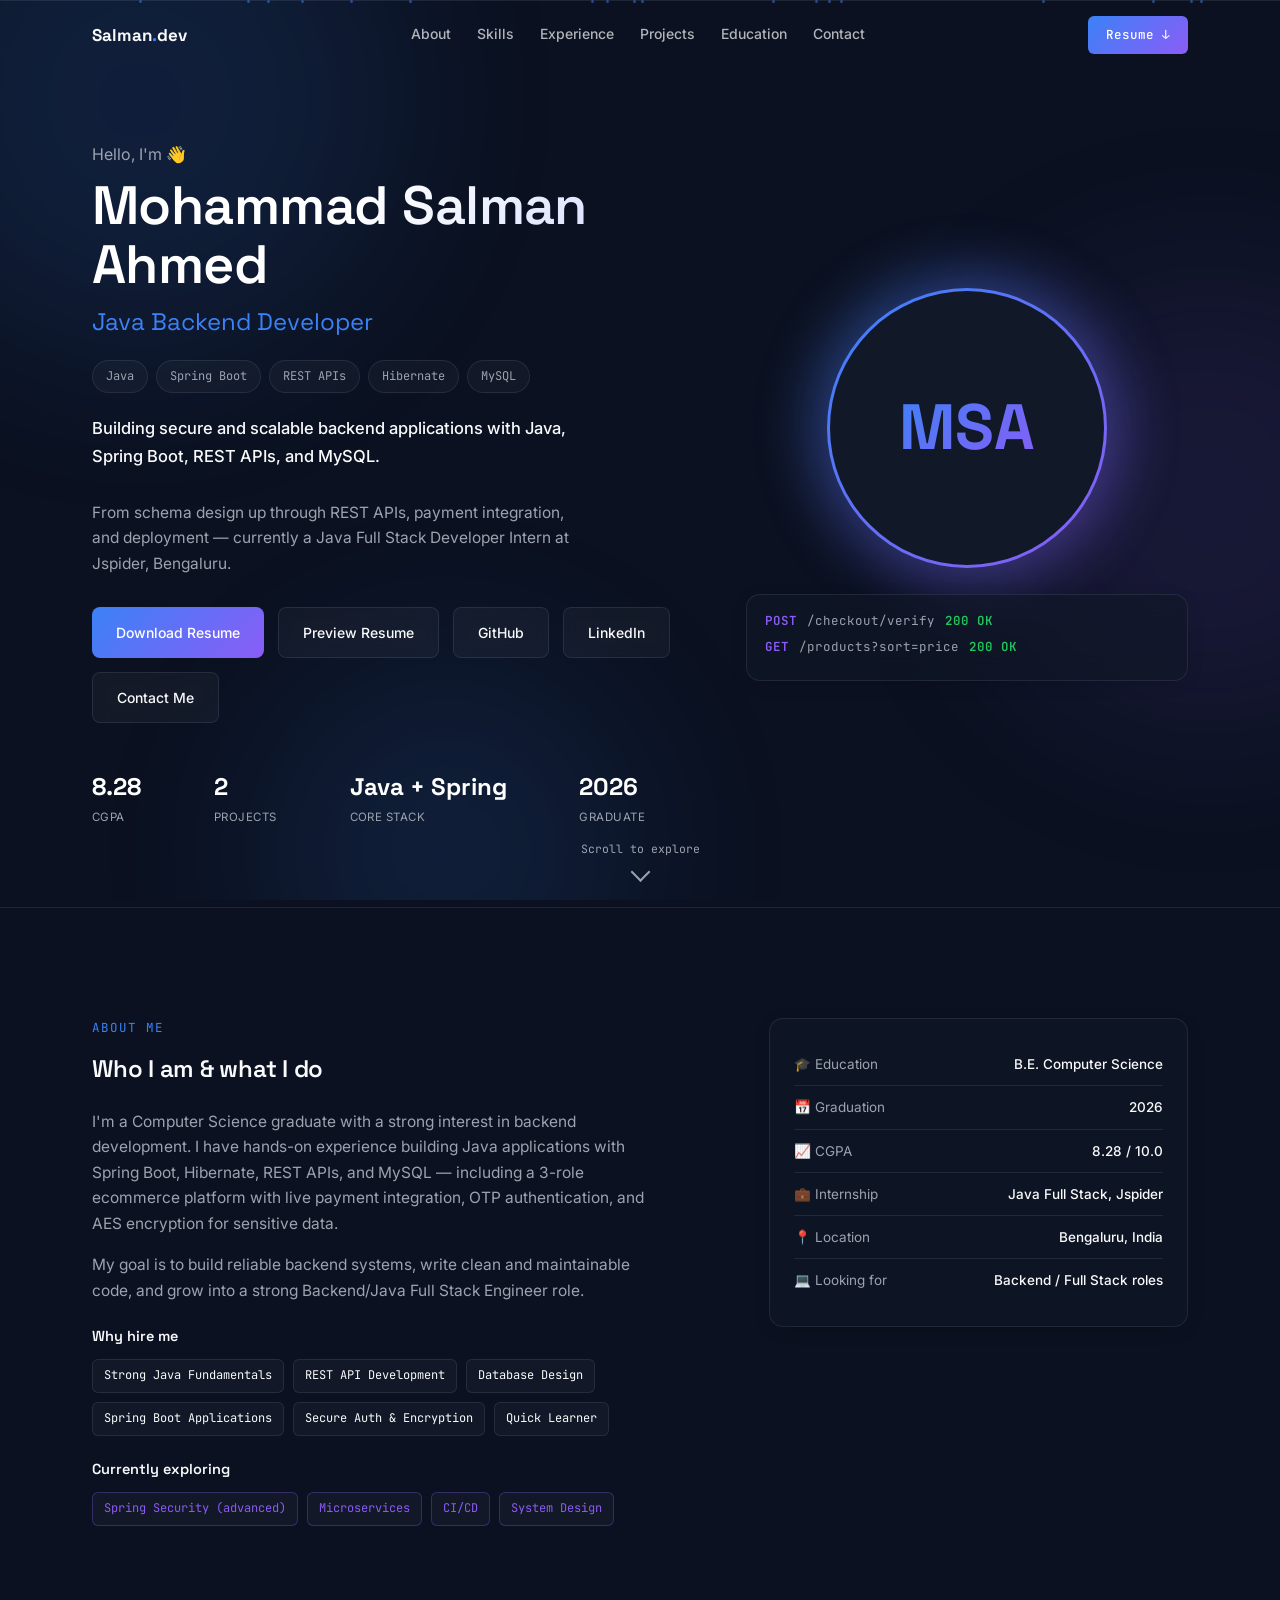
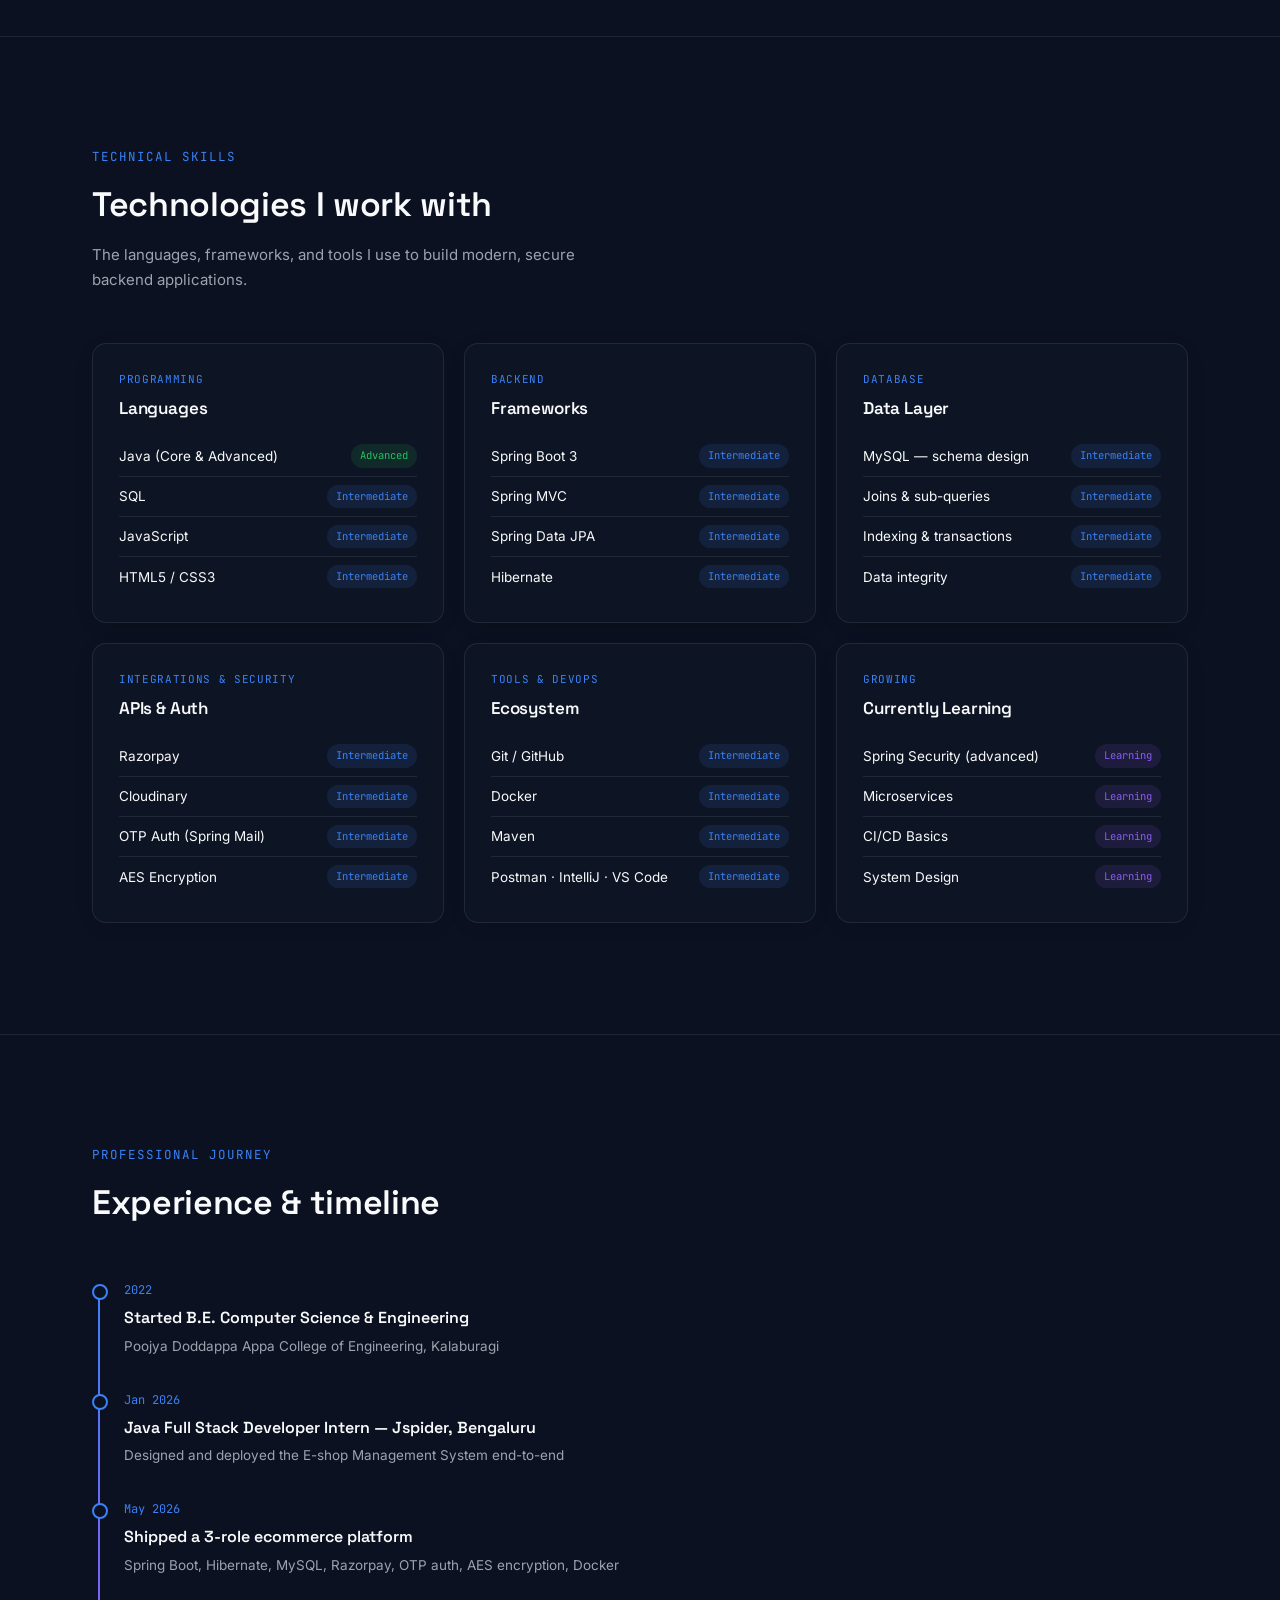
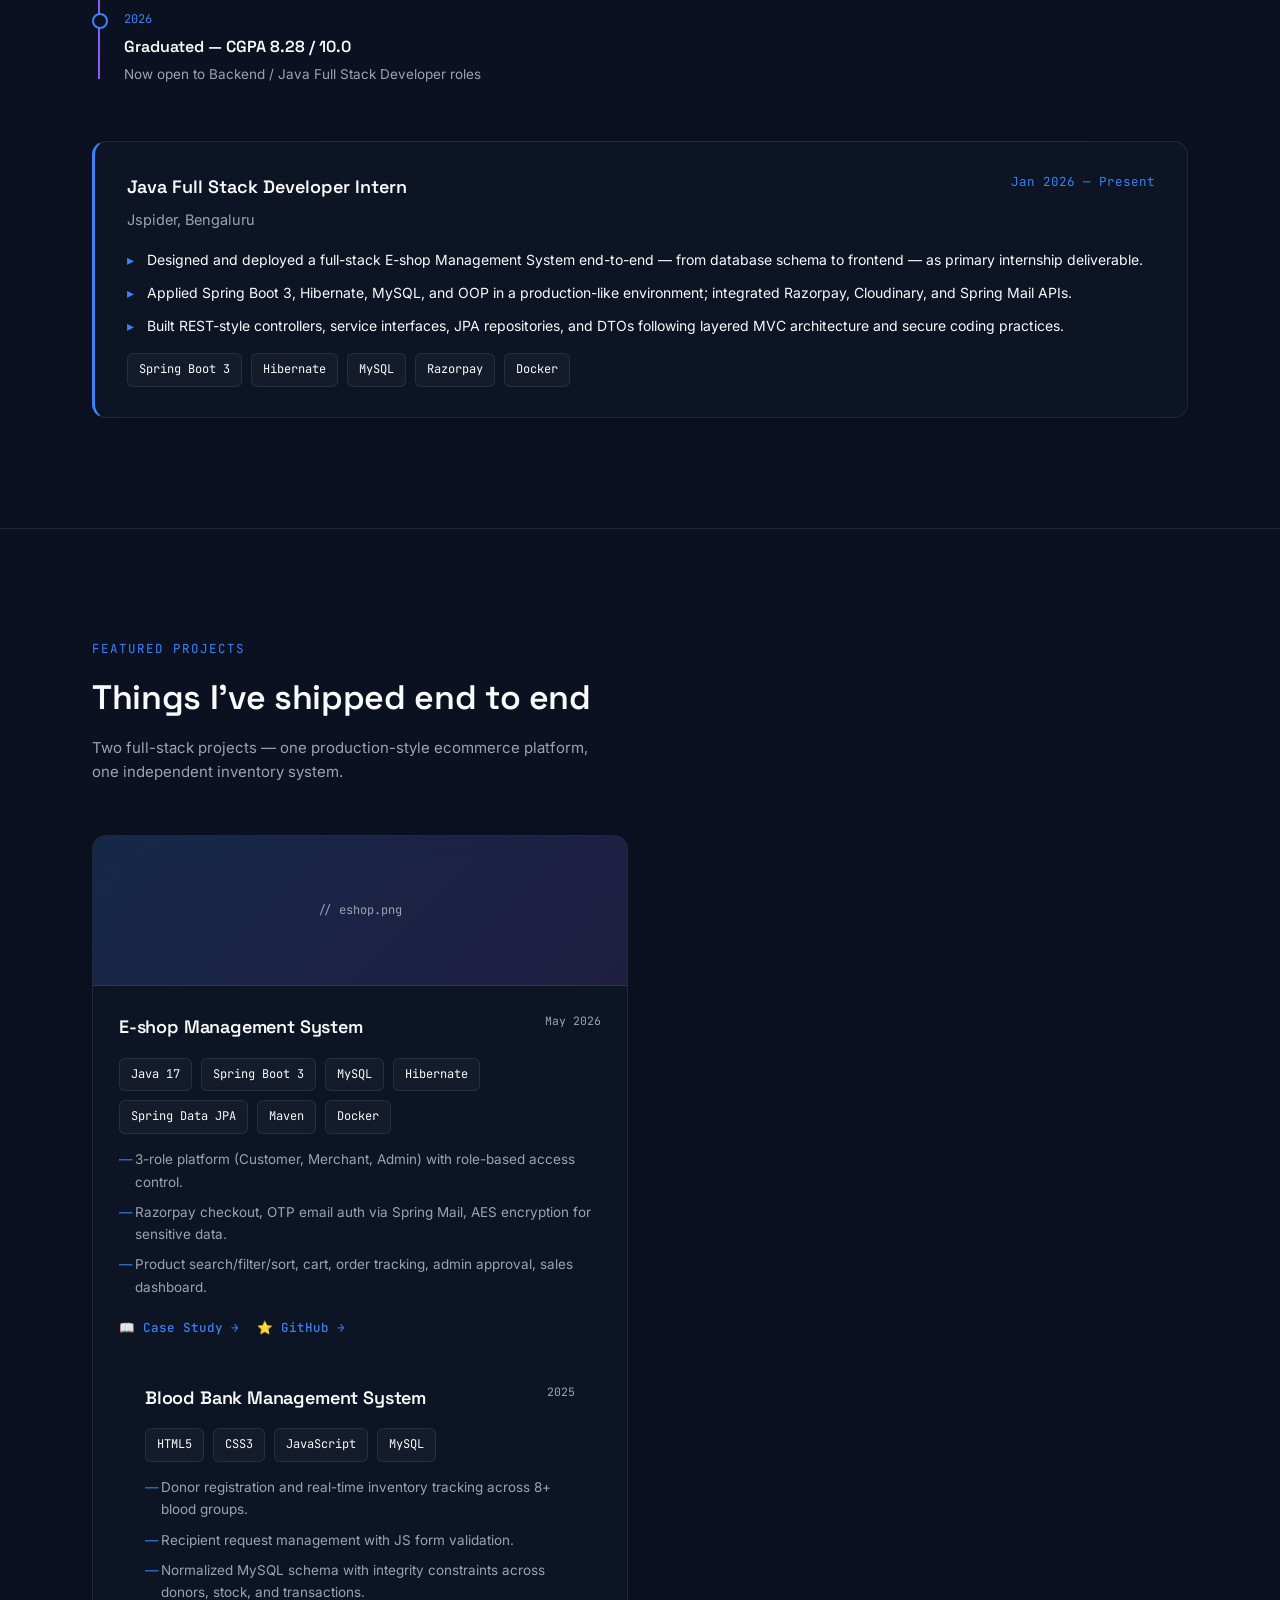
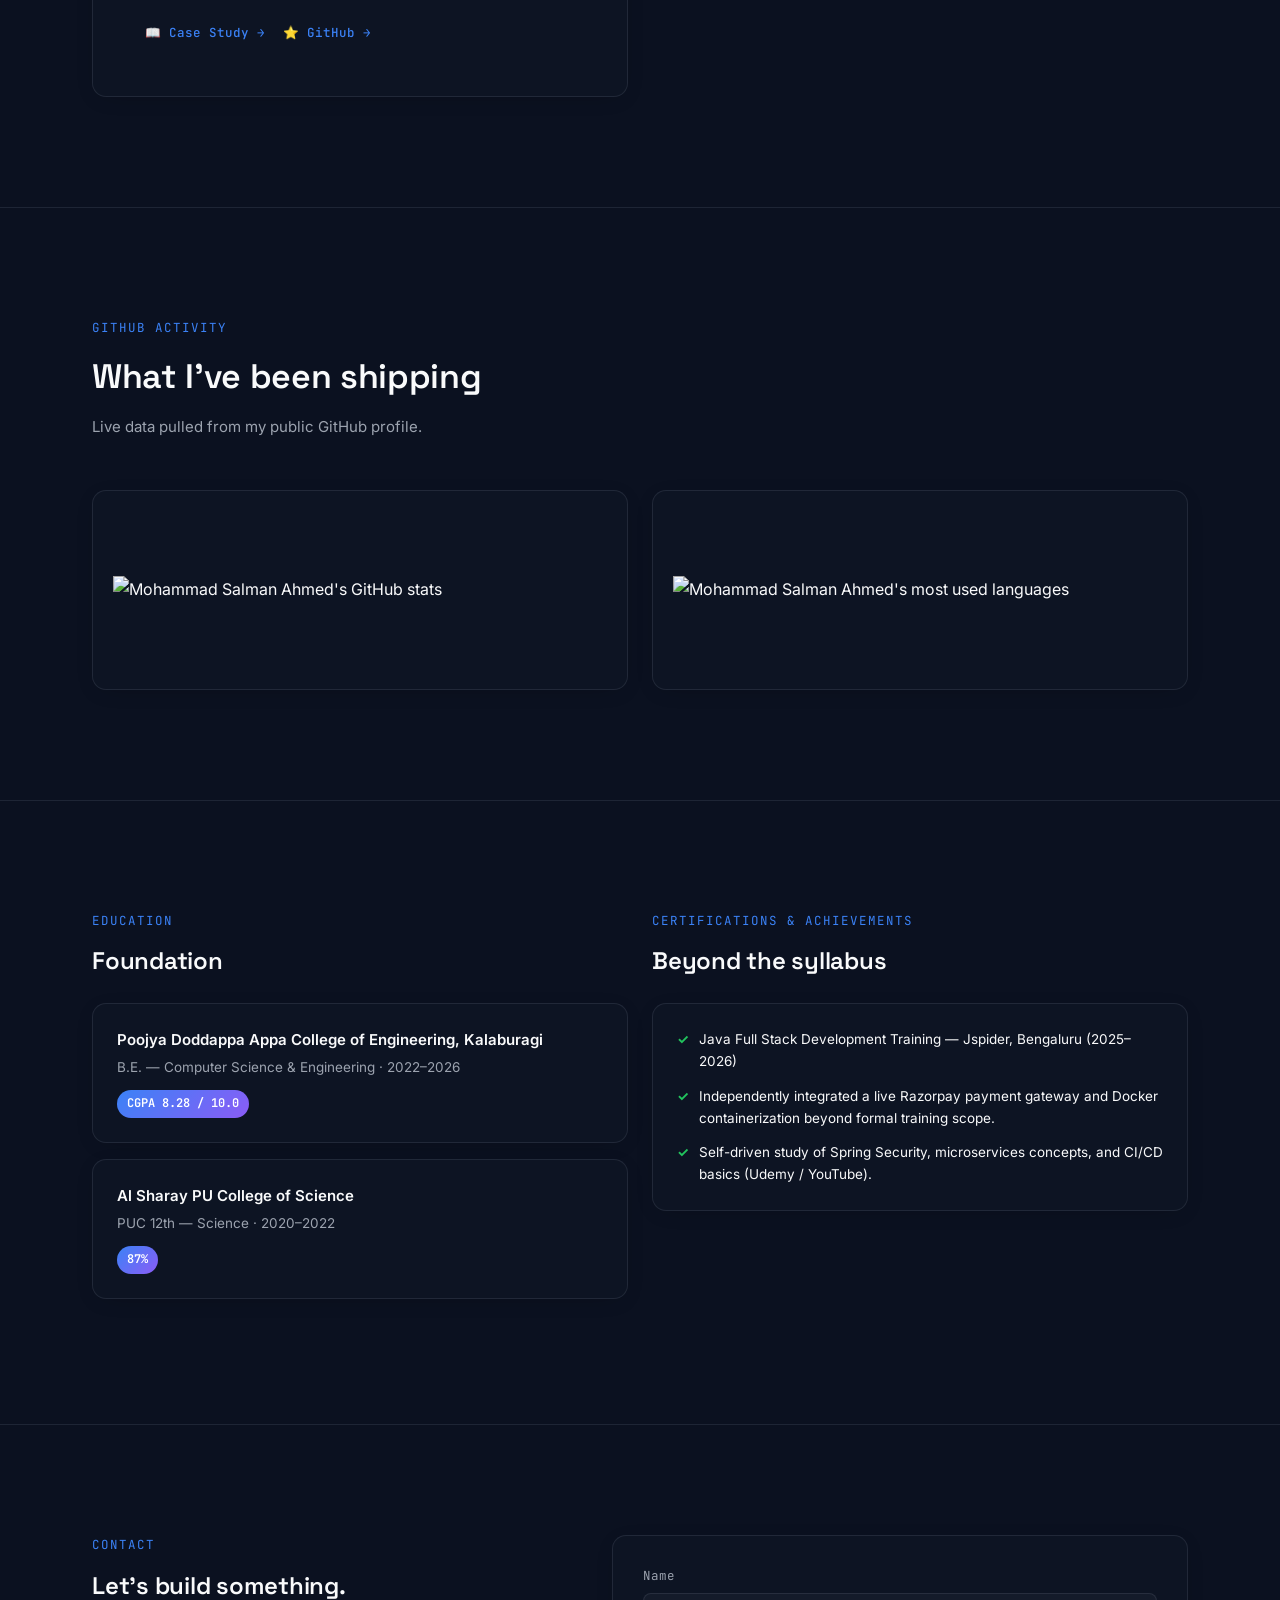
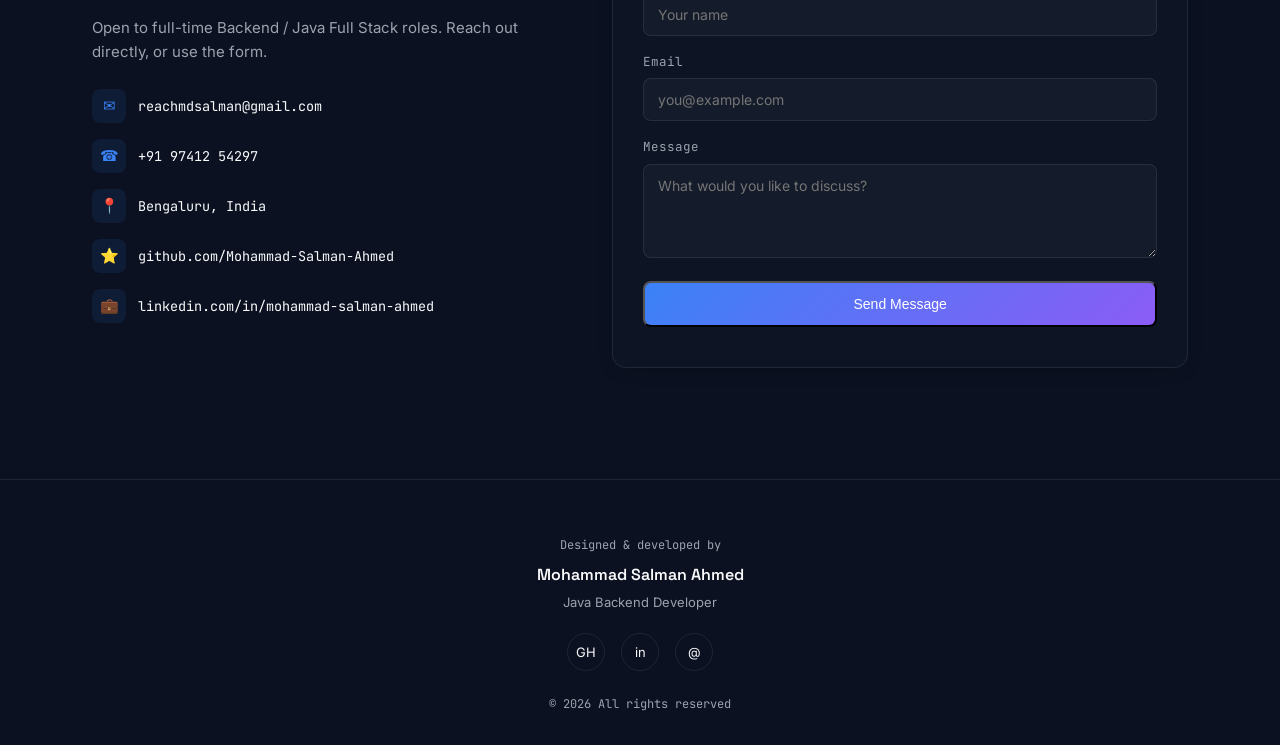
==== commit 4a6851b6: "Add files via upload" ====
--- a/index.html
+++ b/index.html
@@ -287,11 +287,11 @@
       <p class="section-sub">Live data pulled from my public GitHub profile.</p>
     </div>
     <div class="proj-grid reveal">
-      <div class="glass" style="padding:16px; overflow:hidden;">
-        <img src="https://github-readme-stats.vercel.app/api?username=Mohammad-Salman-Ahmed&show_icons=true&theme=transparent&hide_border=true&title_color=3B82F6&icon_color=8B5CF6&text_color=9CA3AF" alt="Mohammad Salman Ahmed's GitHub stats" style="width:100%;" loading="lazy">
-      </div>
-      <div class="glass" style="padding:16px; overflow:hidden;">
-        <img src="https://github-readme-stats.vercel.app/api/top-langs/?username=Mohammad-Salman-Ahmed&layout=compact&theme=transparent&hide_border=true&title_color=3B82F6&text_color=9CA3AF" alt="Mohammad Salman Ahmed's most used languages" style="width:100%;" loading="lazy">
+      <div class="glass stats-card">
+        <img src="https://github-readme-stats.vercel.app/api?username=Mohammad-Salman-Ahmed&show_icons=true&theme=transparent&hide_border=true&title_color=3B82F6&icon_color=8B5CF6&text_color=9CA3AF" alt="Mohammad Salman Ahmed's GitHub stats" loading="lazy">
+      </div>
+      <div class="glass stats-card">
+        <img src="https://github-readme-stats.vercel.app/api/top-langs/?username=Mohammad-Salman-Ahmed&layout=compact&theme=transparent&hide_border=true&title_color=3B82F6&text_color=9CA3AF" alt="Mohammad Salman Ahmed's most used languages" loading="lazy">
       </div>
     </div>
   </div>
--- a/style.css
+++ b/style.css
@@ -370,3 +370,7 @@
   font-family:'JetBrains Mono', monospace; font-size:11.5px; color:var(--muted); text-align:center; padding:10px;
 }
 @media (max-width:760px){ .shot-gallery{ grid-template-columns:repeat(2, 1fr); } }
+
+/* GitHub stats cards — clean, evenly separated */
+.stats-card{ padding:20px; display:flex; align-items:center; justify-content:center; overflow:hidden; min-height:200px; }
+.stats-card img{ width:100%; height:auto; }
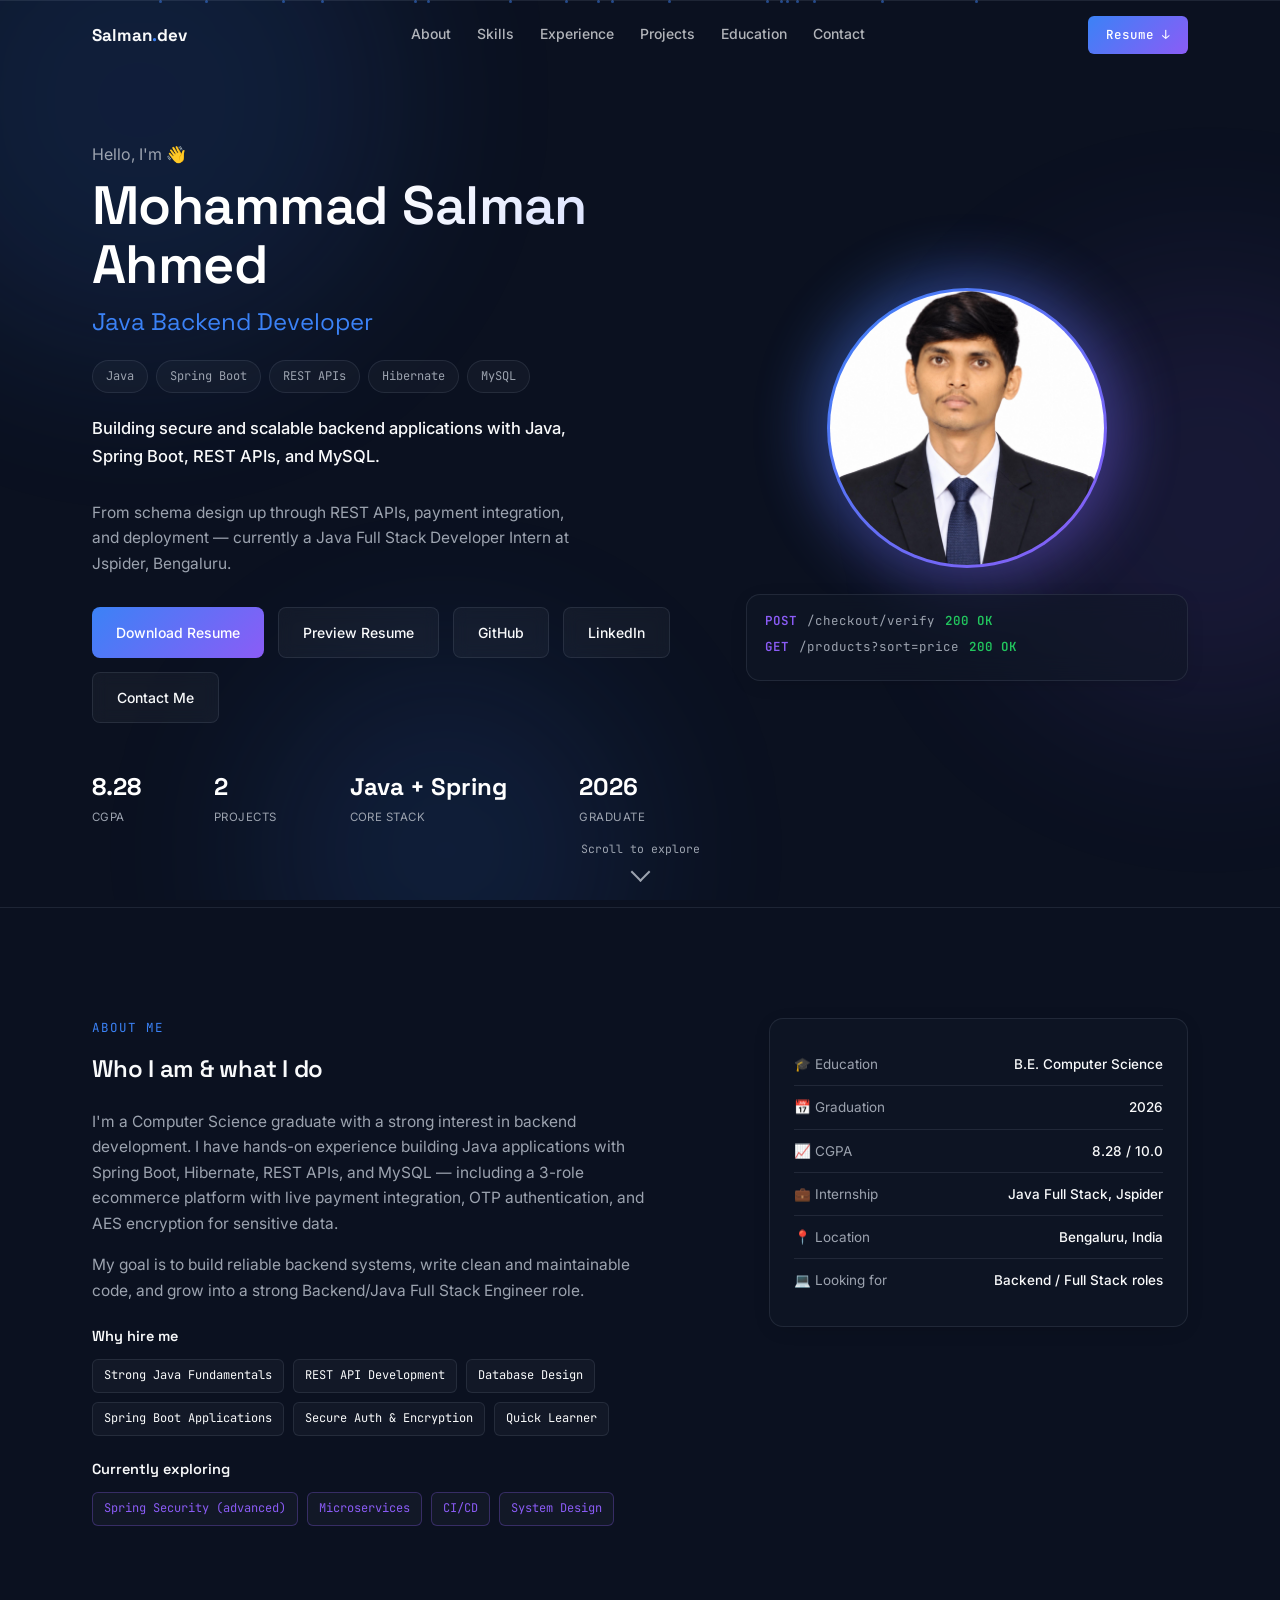
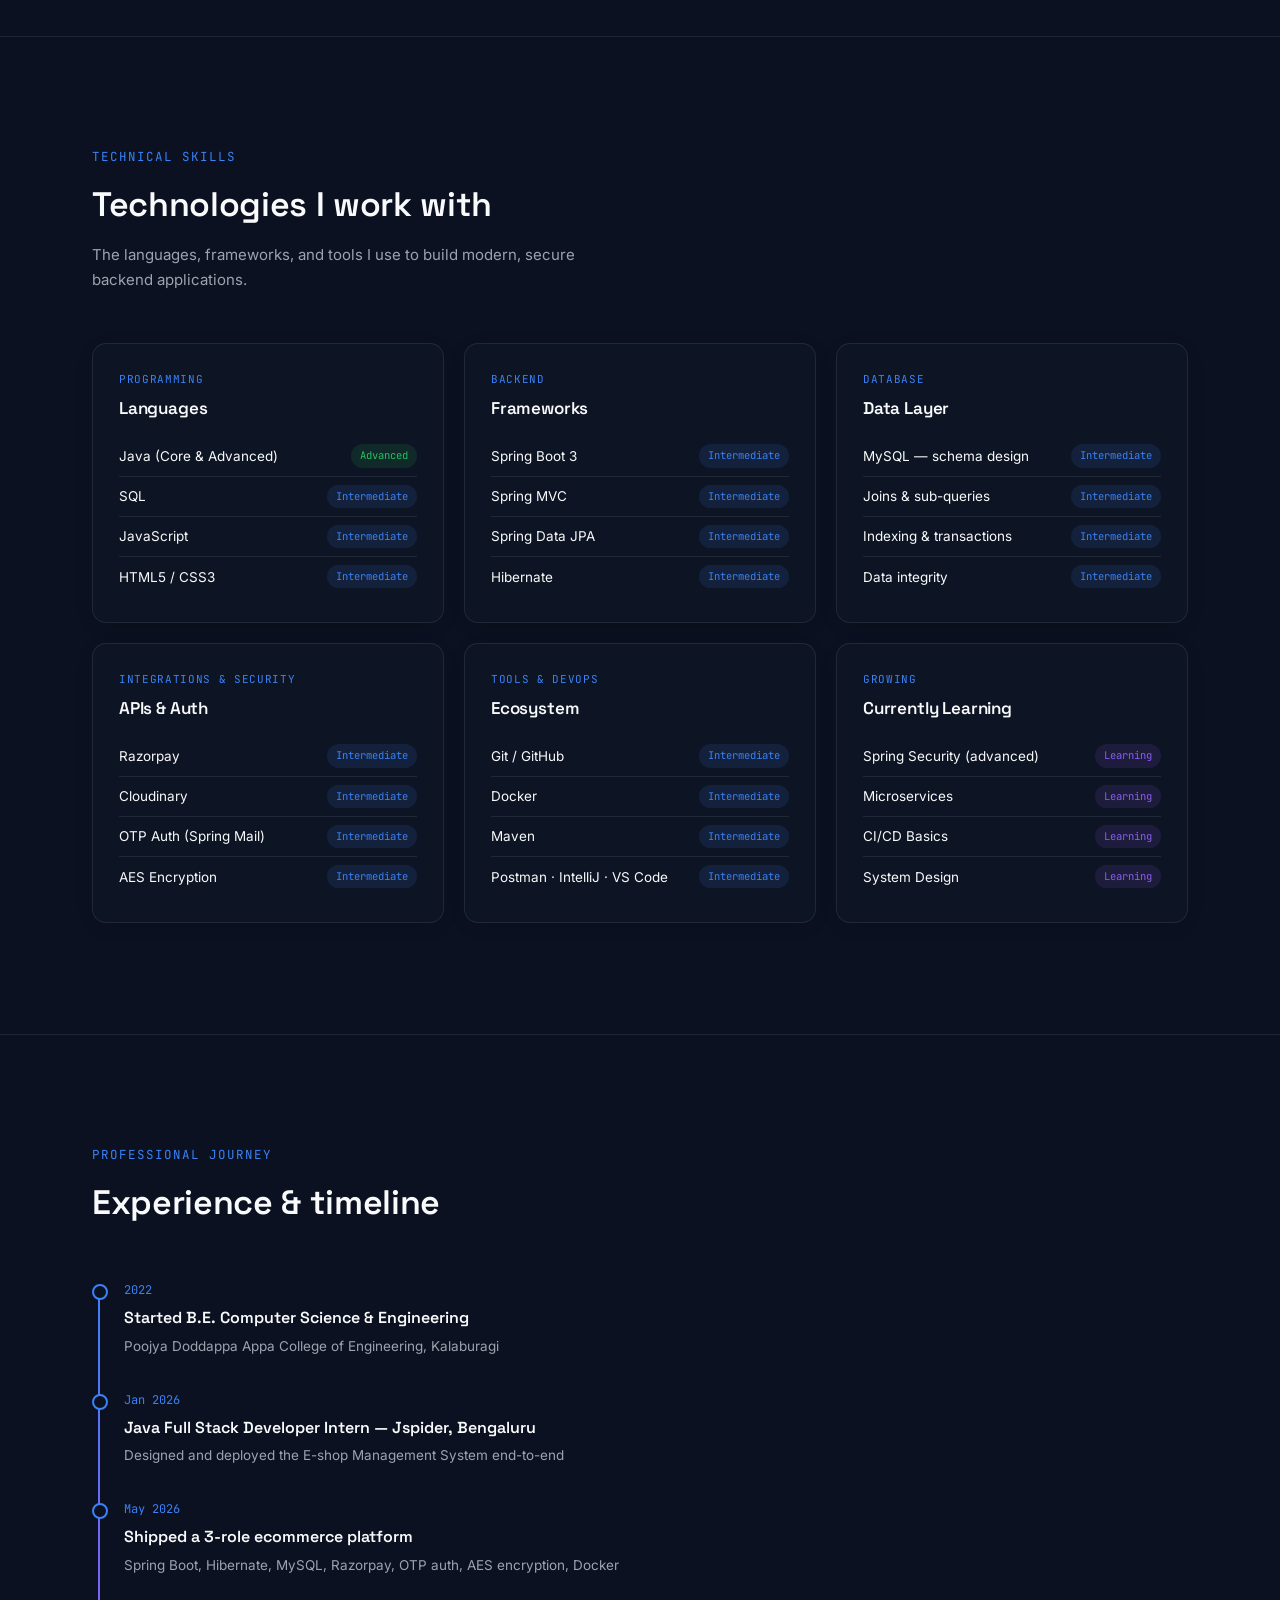
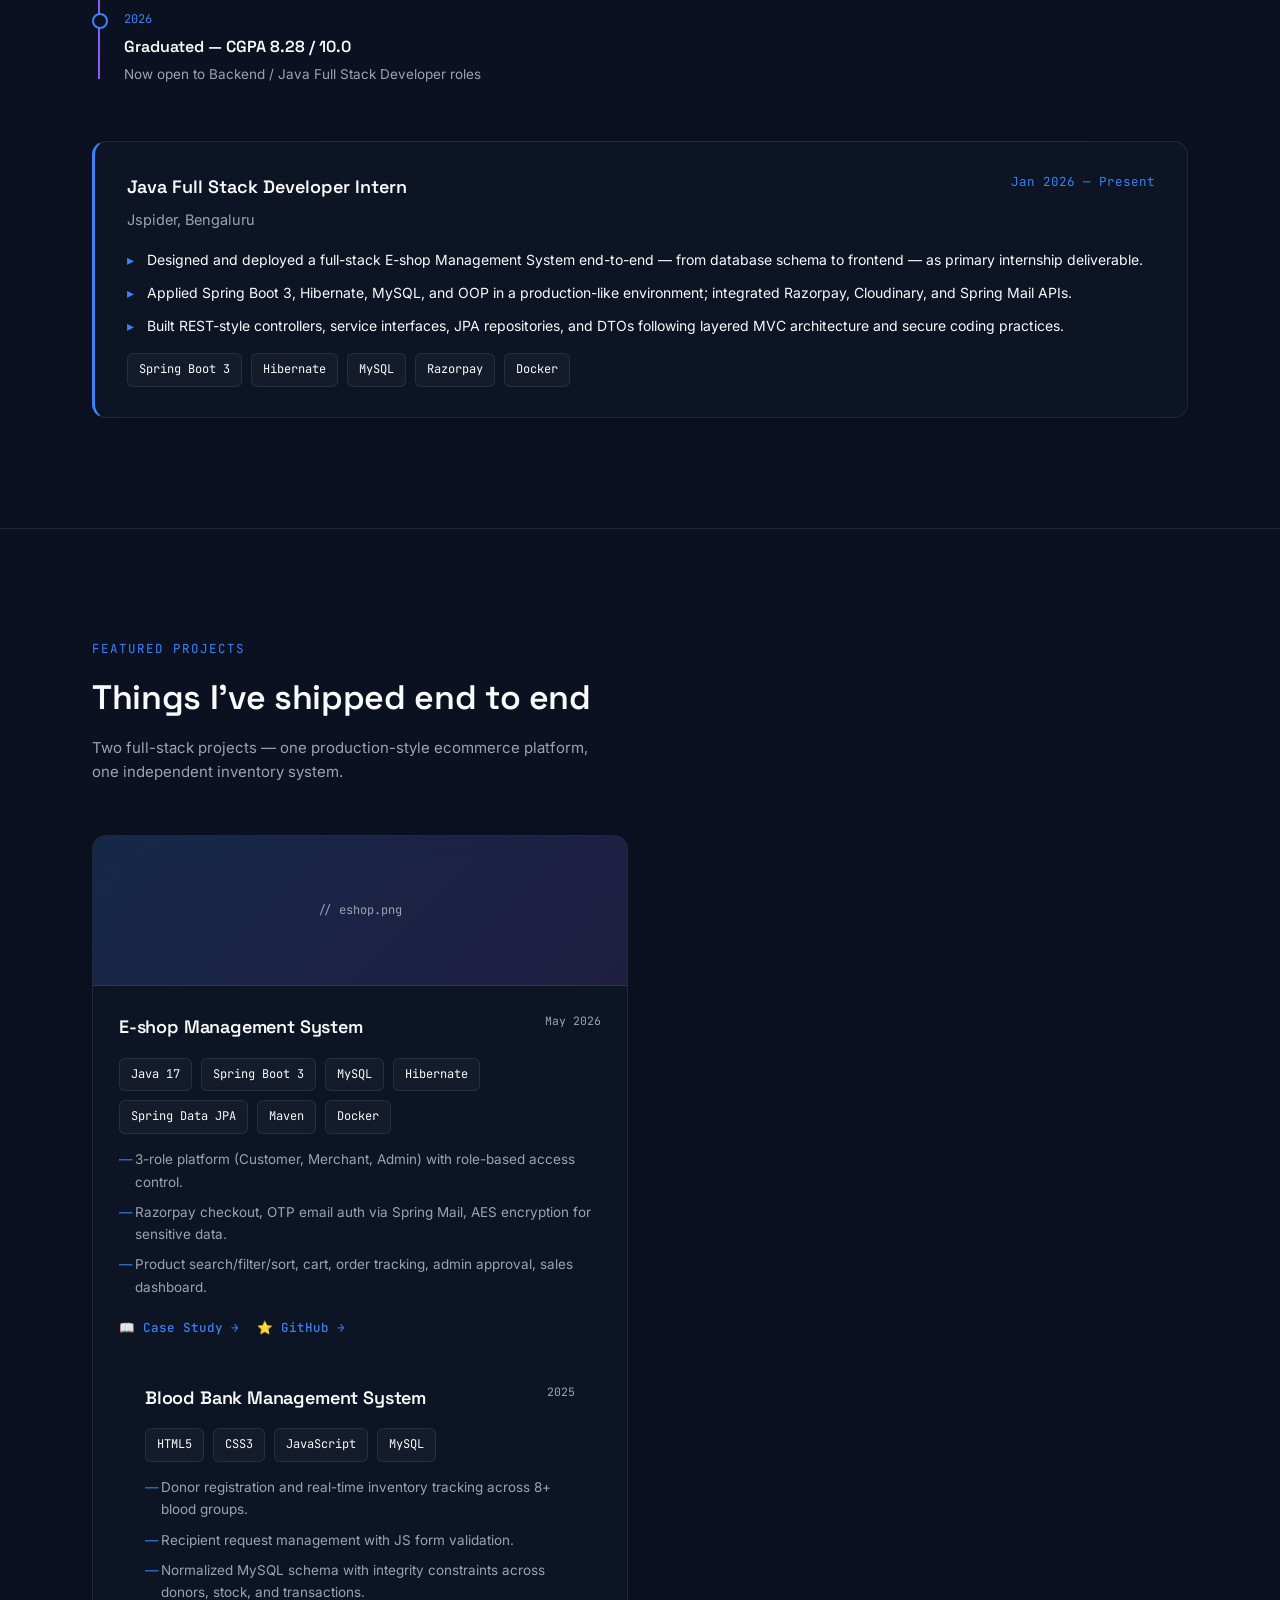
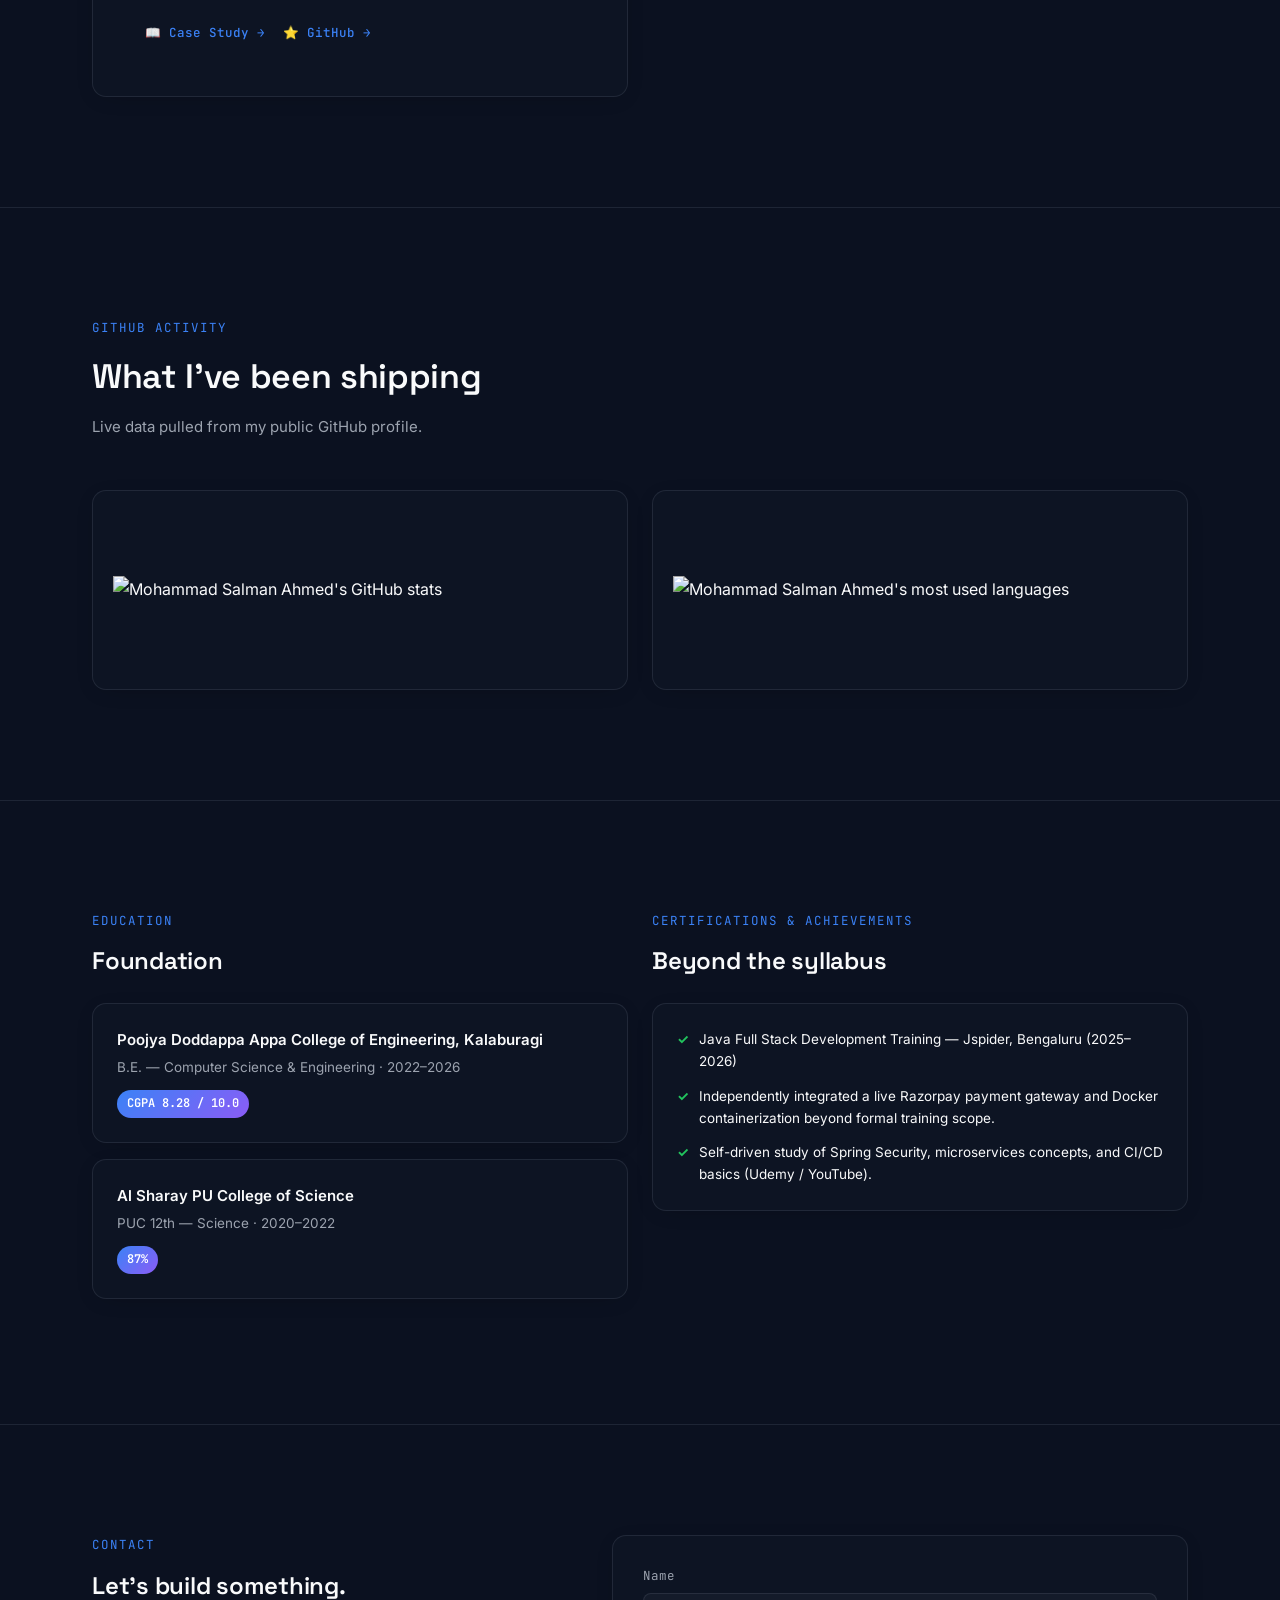
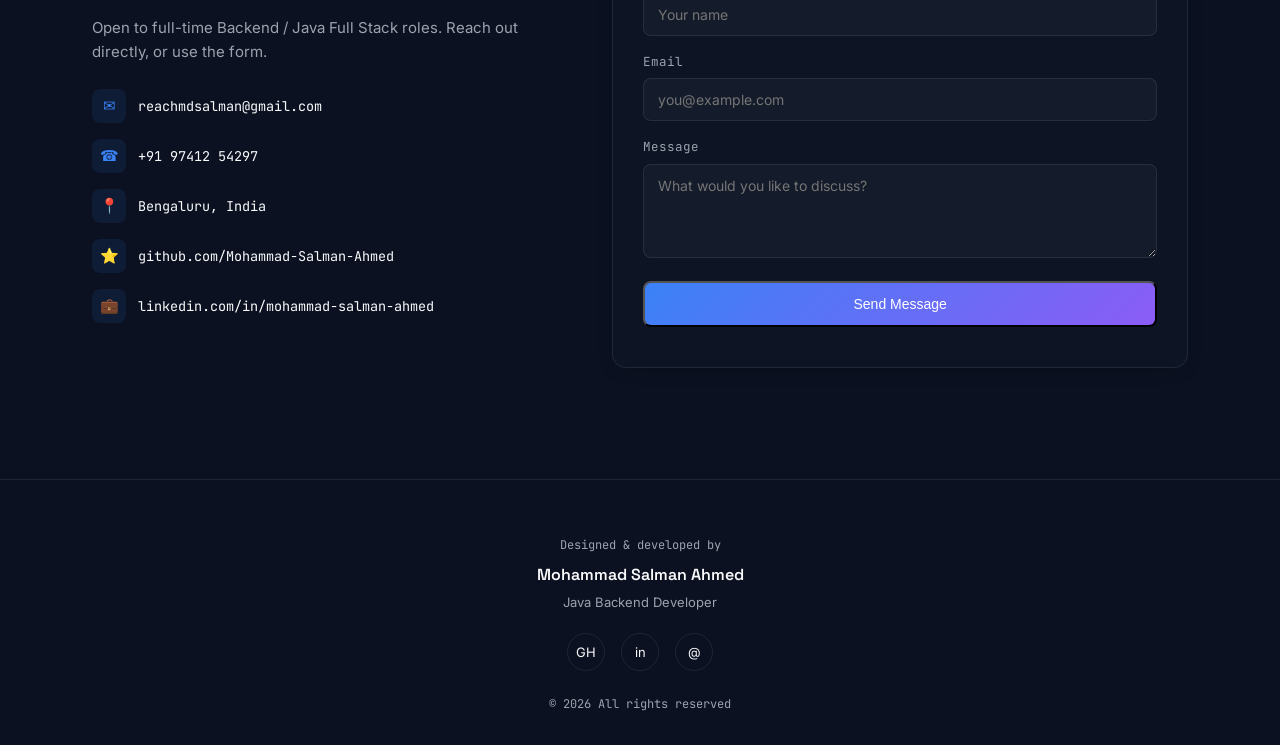
==== commit 1b71bcd4: "Add profile photo to index.html Replaced initials placeholder with a real photo of Mohammad Salman A" ====
--- a/index.html
+++ b/index.html
@@ -67,12 +67,16 @@
     </div>
 
     <div>
-      <div class="photo-frame">
-        <div class="photo-inner">
-          <!-- Replace this initials placeholder with a real photo: <img src="assets/images/profile.jpg" alt="Mohammad Salman Ahmed"> -->
-          <span class="photo-initials">MSA</span>
-        </div>
-      </div>
+      
+<div class="photo-frame">
+    <div class="photo-inner">
+        <img
+            src="Salman_Photo.jpg"
+            alt="Mohammad Salman Ahmed - Java Backend Developer"
+            class="profile-photo">
+    </div>
+</div>
+
       <div class="glass api-card mono">
         <div class="api-line"><span class="api-method">POST</span><span class="api-path">/checkout/verify</span><span class="api-status">200 OK</span></div>
         <div class="api-line"><span class="api-method">GET</span><span class="api-path">/products?sort=price</span><span class="api-status">200 OK</span></div>
--- a/style.css
+++ b/style.css
@@ -302,7 +302,7 @@
 @keyframes staggerIn{ from{ opacity:0; transform:translateY(14px); } to{ opacity:1; transform:translateY(0); } }
 
 @media (max-width:900px){
-  .hero-grid, .about-grid, .proj-grid, .edu-cert-grid, .contact-grid{ grid-template-columns:1fr; }
+  .hero-grid, .about-grid, .contact-grid{ grid-template-columns:1fr; }
   .hero-grid{ text-align:left; }
   .hero{ min-height:auto; padding:120px 0 60px; }
   .photo-frame{ order:-1; width:200px; height:200px; }
@@ -321,6 +321,7 @@
   .nav-links a{ padding:12px 0; border-bottom:1px solid var(--border); opacity:1; }
   .nav-toggle{ display:block; }
   .nav-cta{ display:none; }
+  .proj-grid, .edu-cert-grid{ grid-template-columns:1fr; }
 }
 
 /* ===== CASE STUDY PAGES ===== */
